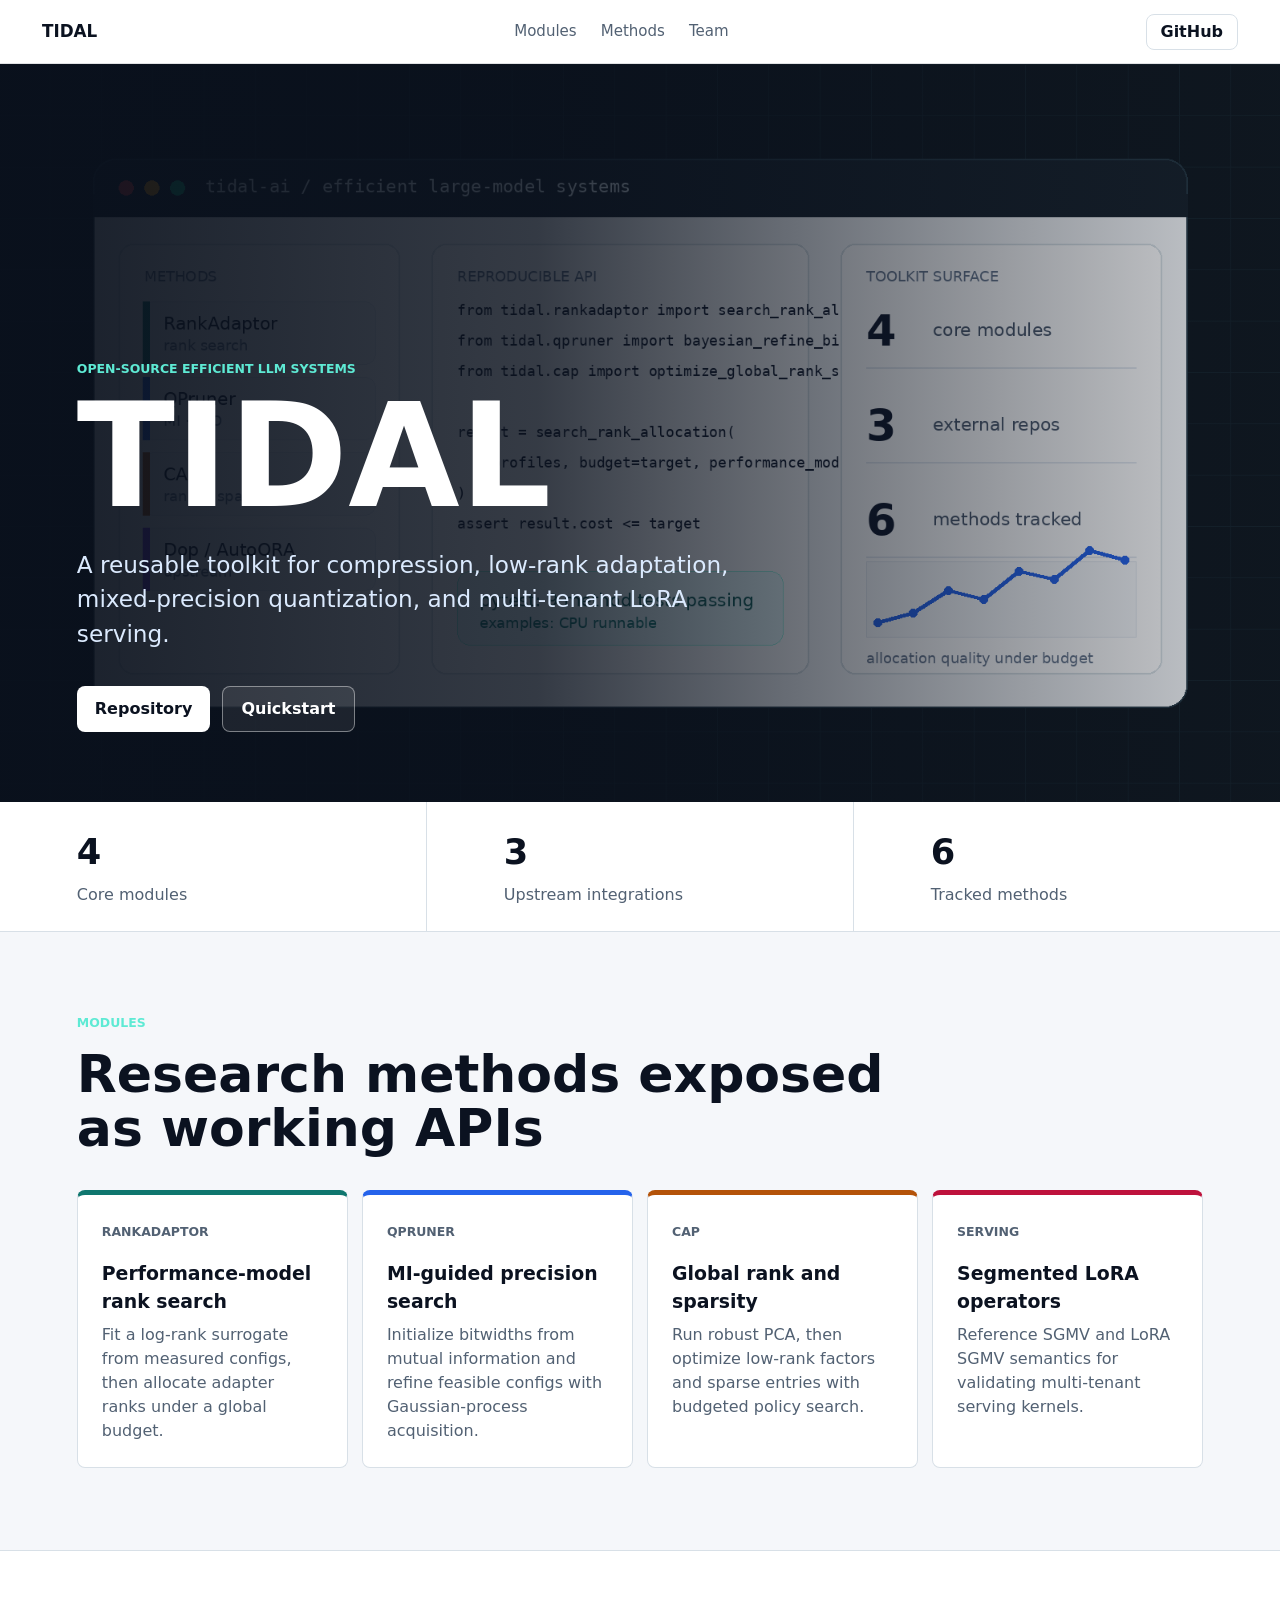
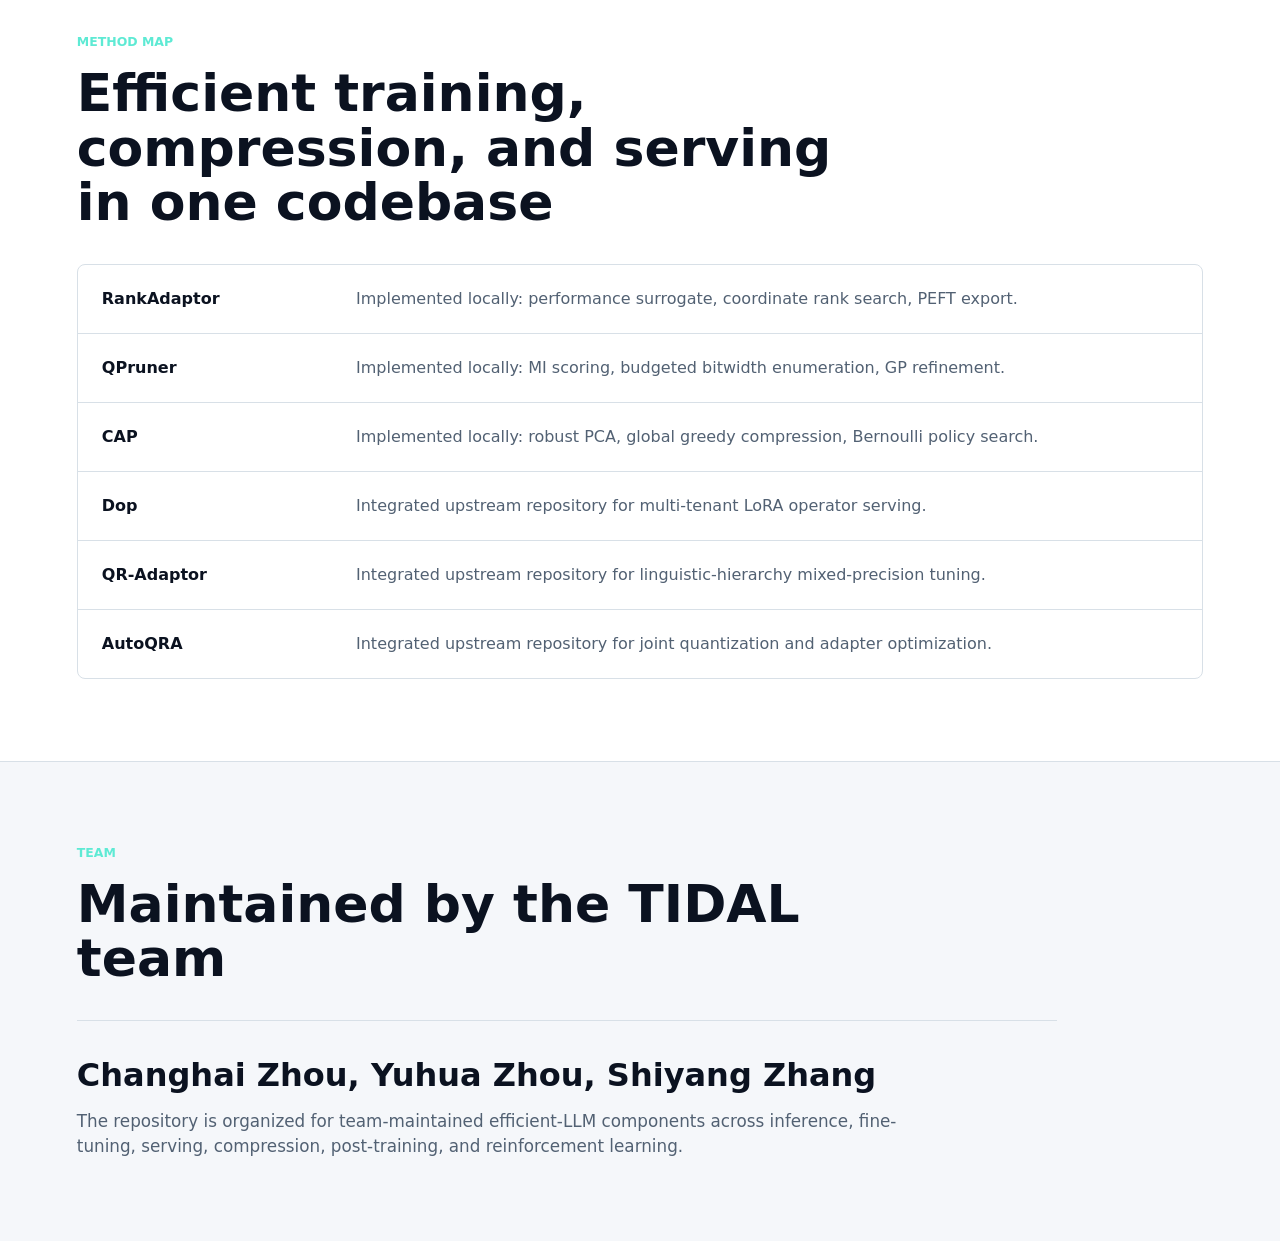
==== index.html @ ba2eef23 "Add local method reproductions and redesign homepage" ====
<!doctype html>
<html lang="en">
  <head>
    <meta charset="utf-8">
    <meta name="viewport" content="width=device-width, initial-scale=1">
    <title>TIDAL | Efficient LLM Toolkit</title>
    <meta name="description" content="TIDAL provides efficient LLM components for compression, adaptation, serving, and post-training.">
    <link rel="stylesheet" href="site/styles.css">
  </head>
  <body>
    <header class="topbar">
      <a class="brand" href="#top" aria-label="TIDAL home">TIDAL</a>
      <nav class="nav" aria-label="Primary navigation">
        <a href="#modules">Modules</a>
        <a href="#methods">Methods</a>
        <a href="#team">Team</a>
      </nav>
      <a class="repo-link" href="https://github.com/manlenzzz/tidal-ai">GitHub</a>
    </header>

    <main id="top">
      <section class="hero" aria-labelledby="hero-title">
        <div class="hero-copy">
          <p class="kicker">Open-source efficient LLM systems</p>
          <h1 id="hero-title">TIDAL</h1>
          <p class="subtitle">A reusable toolkit for compression, low-rank adaptation, mixed-precision quantization, and multi-tenant LoRA serving.</p>
          <div class="actions" aria-label="Project actions">
            <a class="button primary" href="https://github.com/manlenzzz/tidal-ai">Repository</a>
            <a class="button secondary" href="https://github.com/manlenzzz/tidal-ai#quickstart">Quickstart</a>
          </div>
        </div>
      </section>

      <section class="metrics" aria-label="Project status">
        <div><strong>4</strong><span>Core modules</span></div>
        <div><strong>3</strong><span>Upstream integrations</span></div>
        <div><strong>6</strong><span>Tracked methods</span></div>
      </section>

      <section id="modules" class="section modules" aria-labelledby="modules-title">
        <div class="section-heading">
          <p class="kicker">Modules</p>
          <h2 id="modules-title">Research methods exposed as working APIs</h2>
        </div>
        <div class="module-grid">
          <article class="module-card accent-teal"><span>RankAdaptor</span><h3>Performance-model rank search</h3><p>Fit a log-rank surrogate from measured configs, then allocate adapter ranks under a global budget.</p></article>
          <article class="module-card accent-blue"><span>QPruner</span><h3>MI-guided precision search</h3><p>Initialize bitwidths from mutual information and refine feasible configs with Gaussian-process acquisition.</p></article>
          <article class="module-card accent-amber"><span>CAP</span><h3>Global rank and sparsity</h3><p>Run robust PCA, then optimize low-rank factors and sparse entries with budgeted policy search.</p></article>
          <article class="module-card accent-rose"><span>Serving</span><h3>Segmented LoRA operators</h3><p>Reference SGMV and LoRA SGMV semantics for validating multi-tenant serving kernels.</p></article>
        </div>
      </section>

      <section id="methods" class="section methods" aria-labelledby="methods-title">
        <div class="section-heading">
          <p class="kicker">Method map</p>
          <h2 id="methods-title">Efficient training, compression, and serving in one codebase</h2>
        </div>
        <div class="method-list" role="table" aria-label="TIDAL methods">
          <div role="row"><strong role="cell">RankAdaptor</strong><span role="cell">Implemented locally: performance surrogate, coordinate rank search, PEFT export.</span></div>
          <div role="row"><strong role="cell">QPruner</strong><span role="cell">Implemented locally: MI scoring, budgeted bitwidth enumeration, GP refinement.</span></div>
          <div role="row"><strong role="cell">CAP</strong><span role="cell">Implemented locally: robust PCA, global greedy compression, Bernoulli policy search.</span></div>
          <div role="row"><strong role="cell">Dop</strong><span role="cell">Integrated upstream repository for multi-tenant LoRA operator serving.</span></div>
          <div role="row"><strong role="cell">QR-Adaptor</strong><span role="cell">Integrated upstream repository for linguistic-hierarchy mixed-precision tuning.</span></div>
          <div role="row"><strong role="cell">AutoQRA</strong><span role="cell">Integrated upstream repository for joint quantization and adapter optimization.</span></div>
        </div>
      </section>

      <section id="team" class="section team" aria-labelledby="team-title">
        <div class="section-heading">
          <p class="kicker">Team</p>
          <h2 id="team-title">Maintained by the TIDAL team</h2>
        </div>
        <div class="team-panel">
          <h3>Changhai Zhou, Yuhua Zhou, Shiyang Zhang</h3>
          <p>The repository is organized for team-maintained efficient-LLM components across inference, fine-tuning, serving, compression, post-training, and reinforcement learning.</p>
        </div>
      </section>
    </main>
  </body>
</html>
---- site/styles.css ----
:root {
  color-scheme: light;
  --ink: #0b1220;
  --muted: #526173;
  --line: #d8e0e7;
  --paper: #ffffff;
  --wash: #f5f7fa;
  --teal: #0f766e;
  --blue: #2563eb;
  --amber: #b45309;
  --rose: #be123c;
  --violet: #7c3aed;
}

* {
  box-sizing: border-box;
}

html {
  scroll-behavior: smooth;
}

body {
  margin: 0;
  min-width: 320px;
  color: var(--ink);
  background: var(--wash);
  font-family: Inter, ui-sans-serif, system-ui, -apple-system, BlinkMacSystemFont, "Segoe UI", sans-serif;
  line-height: 1.5;
}

a {
  color: inherit;
  text-decoration: none;
}

.topbar {
  position: sticky;
  top: 0;
  z-index: 10;
  display: grid;
  grid-template-columns: auto 1fr auto;
  align-items: center;
  gap: 24px;
  min-height: 64px;
  padding: 0 42px;
  border-bottom: 1px solid rgba(11, 18, 32, 0.12);
  background: rgba(255, 255, 255, 0.92);
  backdrop-filter: blur(14px);
}

.brand {
  font-weight: 900;
  font-size: 1.05rem;
}

.nav {
  display: flex;
  justify-content: center;
  gap: 24px;
  color: var(--muted);
  font-size: 0.94rem;
}

.nav a,
.repo-link {
  min-height: 36px;
  display: inline-flex;
  align-items: center;
}

.nav a:hover,
.repo-link:hover {
  color: var(--teal);
}

.repo-link {
  justify-content: center;
  min-width: 86px;
  padding: 0 14px;
  border: 1px solid var(--line);
  border-radius: 8px;
  background: var(--paper);
  font-weight: 800;
}

.hero {
  min-height: min(760px, 82vh);
  display: flex;
  align-items: flex-end;
  padding: 96px 6vw 70px;
  color: #ffffff;
  background-color: #101820;
  background-image: linear-gradient(90deg, rgba(9, 16, 28, 0.94) 0%, rgba(9, 16, 28, 0.82) 42%, rgba(9, 16, 28, 0.18) 100%), url("assets/tidal-stack-preview.png");
  background-position: center;
  background-size: cover;
}

.hero-copy {
  max-width: 760px;
}

.kicker {
  margin: 0 0 14px;
  color: #5eead4;
  font-size: 0.78rem;
  font-weight: 900;
  letter-spacing: 0;
  text-transform: uppercase;
}

h1,
h2,
h3,
p {
  overflow-wrap: anywhere;
}

h1 {
  margin: 0;
  font-size: clamp(4.6rem, 12vw, 9rem);
  line-height: 0.88;
  letter-spacing: 0;
}

.subtitle {
  margin: 28px 0 0;
  max-width: 700px;
  color: #dbeafe;
  font-size: clamp(1.1rem, 2.5vw, 1.45rem);
}

.actions {
  display: flex;
  flex-wrap: wrap;
  gap: 12px;
  margin-top: 34px;
}

.button {
  min-height: 46px;
  display: inline-flex;
  align-items: center;
  justify-content: center;
  padding: 0 18px;
  border-radius: 8px;
  font-weight: 900;
}

.button.primary {
  color: var(--ink);
  background: #ffffff;
}

.button.secondary {
  color: #ffffff;
  border: 1px solid rgba(255, 255, 255, 0.42);
  background: rgba(255, 255, 255, 0.08);
}

.metrics {
  display: grid;
  grid-template-columns: repeat(3, minmax(0, 1fr));
  gap: 1px;
  background: var(--line);
  border-bottom: 1px solid var(--line);
}

.metrics div {
  min-height: 116px;
  display: grid;
  align-content: center;
  gap: 4px;
  padding: 24px 6vw;
  background: var(--paper);
}

.metrics strong {
  font-size: 2.2rem;
}

.metrics span {
  color: var(--muted);
}

.section {
  padding: 82px 6vw;
}

.section-heading {
  max-width: 820px;
  margin-bottom: 34px;
}

.section-heading h2 {
  margin: 0;
  font-size: clamp(2rem, 5vw, 3.25rem);
  line-height: 1.05;
  letter-spacing: 0;
}

.module-grid {
  display: grid;
  grid-template-columns: repeat(4, minmax(0, 1fr));
  gap: 14px;
}

.module-card {
  min-height: 224px;
  padding: 24px;
  border: 1px solid var(--line);
  border-top-width: 5px;
  border-radius: 8px;
  background: var(--paper);
}

.module-card span,
.team-panel span {
  color: var(--muted);
  font-size: 0.78rem;
  font-weight: 900;
  text-transform: uppercase;
}

.module-card h3,
.team-panel h3 {
  margin: 16px 0 8px;
  font-size: 1.18rem;
}

.module-card p,
.team-panel p,
.method-list span {
  margin: 0;
  color: var(--muted);
}

.accent-teal { border-top-color: var(--teal); }
.accent-blue { border-top-color: var(--blue); }
.accent-amber { border-top-color: var(--amber); }
.accent-rose { border-top-color: var(--rose); }

.methods {
  background: var(--paper);
  border-block: 1px solid var(--line);
}

.method-list {
  border: 1px solid var(--line);
  border-radius: 8px;
  overflow: hidden;
  background: var(--paper);
}

.method-list div {
  display: grid;
  grid-template-columns: minmax(180px, 0.28fr) 1fr;
  gap: 24px;
  padding: 22px 24px;
  border-top: 1px solid var(--line);
}

.method-list div:first-child {
  border-top: 0;
}

.team-panel {
  max-width: 980px;
  padding: 30px 0 0;
  border-top: 1px solid var(--line);
}

.team-panel h3 {
  margin: 0 0 10px;
  font-size: clamp(1.35rem, 3vw, 2rem);
}

.team-panel p {
  max-width: 820px;
  font-size: 1.05rem;
}

@media (max-width: 1120px) {
  .module-grid {
    grid-template-columns: repeat(2, minmax(0, 1fr));
  }
}

@media (max-width: 820px) {
  .topbar {
    grid-template-columns: 1fr auto;
    padding: 0 22px;
  }

  .nav {
    display: none;
  }

  .hero {
    min-height: 680px;
    padding: 70px 22px 48px;
    background-position: center right;
  }

  .module-grid,
  .metrics {
    grid-template-columns: 1fr;
  }

  .section {
    padding: 62px 22px;
  }
}

@media (max-width: 600px) {
  .repo-link {
    min-width: 74px;
    padding: 0 10px;
  }

  h1 {
    font-size: 4.3rem;
  }

  .method-list div {
    grid-template-columns: 1fr;
    gap: 8px;
  }
}
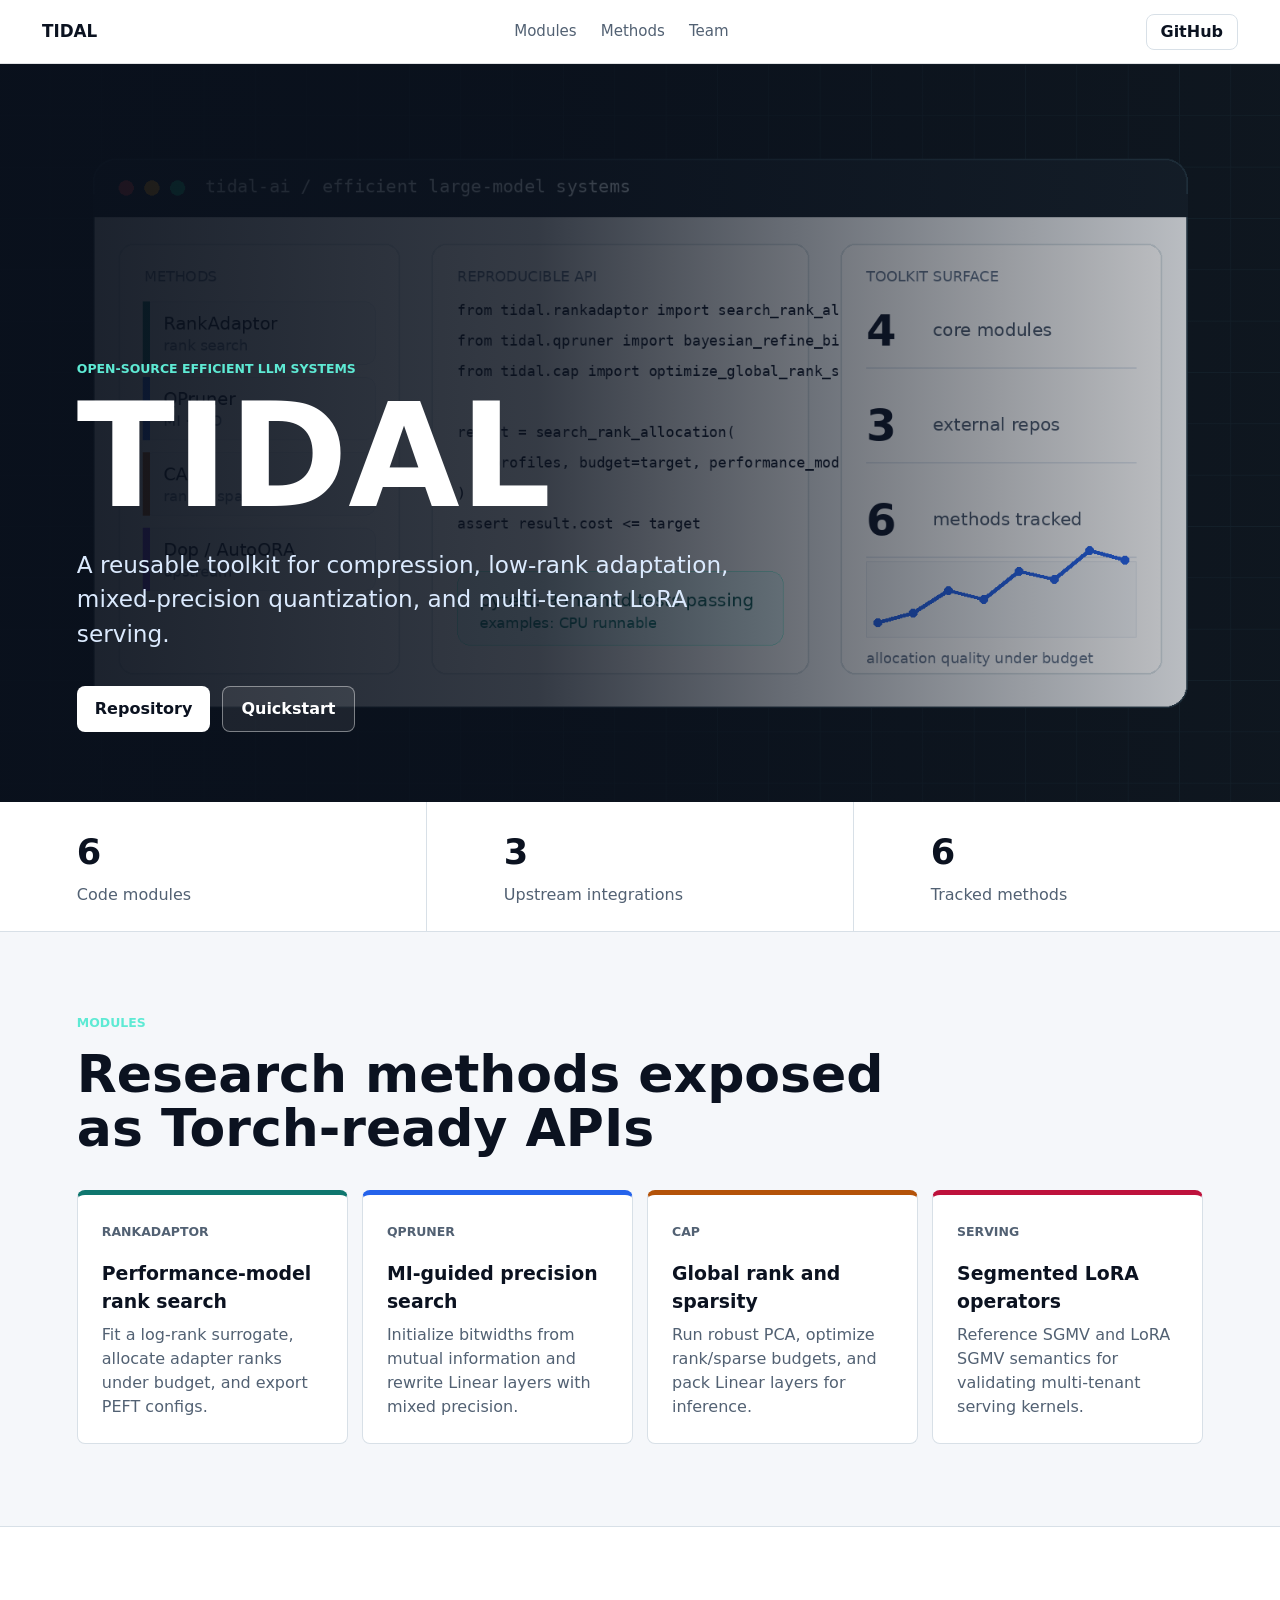
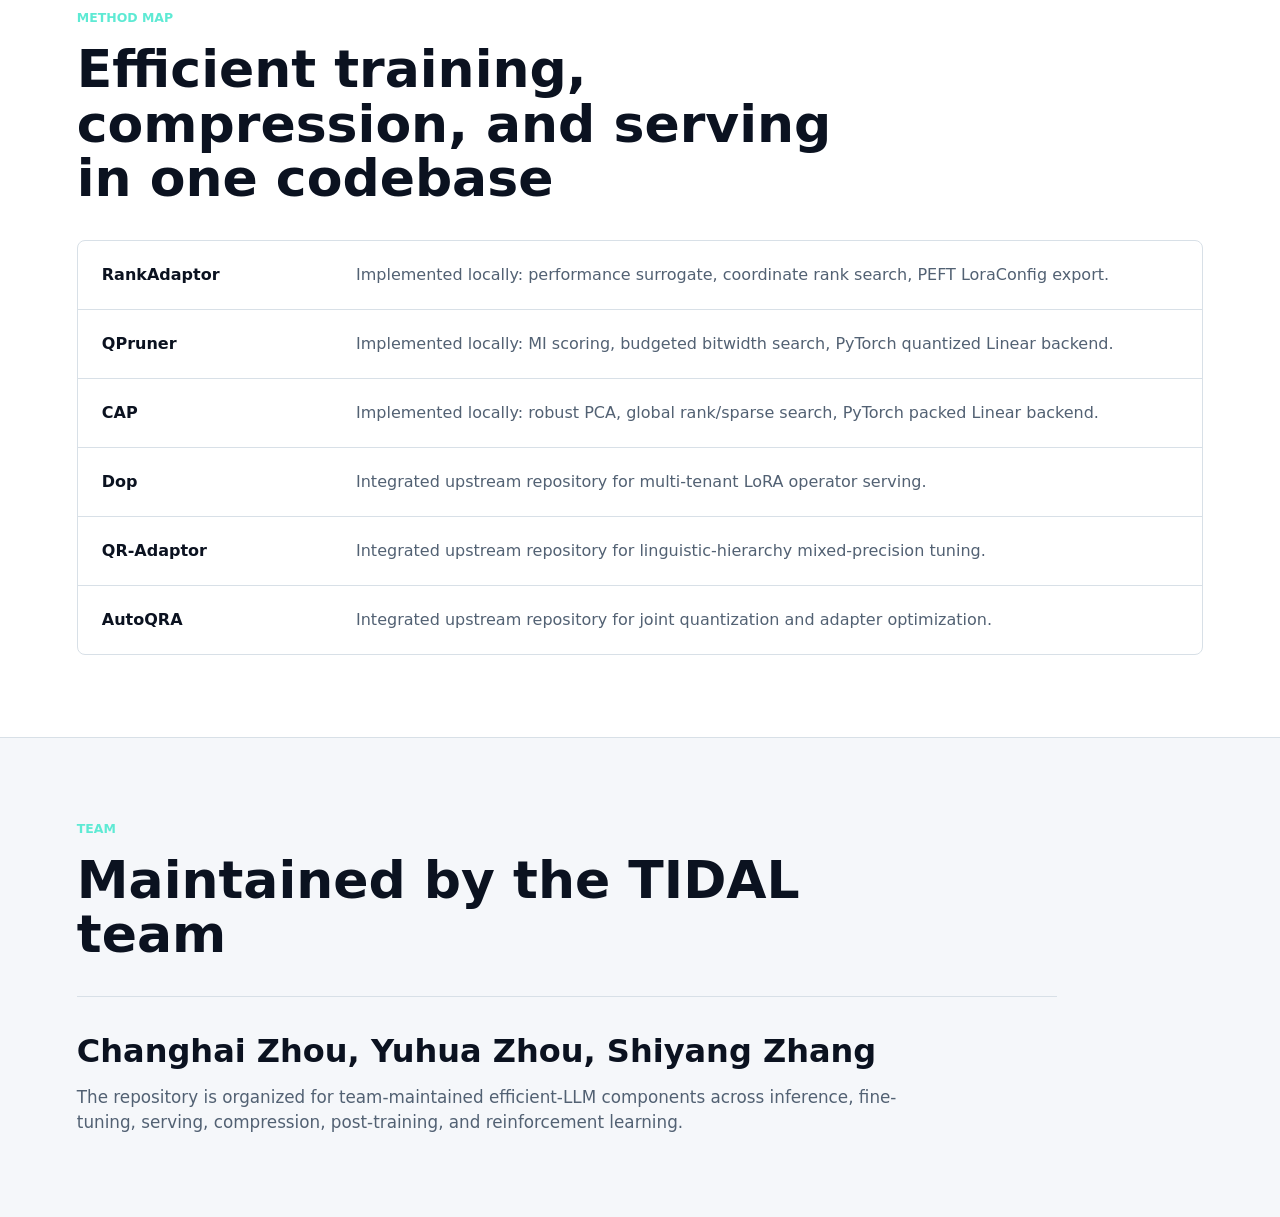
==== commit 28c3cf02: "Add torch and PEFT reproduction backends" ====
--- a/index.html
+++ b/index.html
@@ -32,7 +32,7 @@
       </section>
 
       <section class="metrics" aria-label="Project status">
-        <div><strong>4</strong><span>Core modules</span></div>
+        <div><strong>6</strong><span>Code modules</span></div>
         <div><strong>3</strong><span>Upstream integrations</span></div>
         <div><strong>6</strong><span>Tracked methods</span></div>
       </section>
@@ -40,12 +40,12 @@
       <section id="modules" class="section modules" aria-labelledby="modules-title">
         <div class="section-heading">
           <p class="kicker">Modules</p>
-          <h2 id="modules-title">Research methods exposed as working APIs</h2>
+          <h2 id="modules-title">Research methods exposed as Torch-ready APIs</h2>
         </div>
         <div class="module-grid">
-          <article class="module-card accent-teal"><span>RankAdaptor</span><h3>Performance-model rank search</h3><p>Fit a log-rank surrogate from measured configs, then allocate adapter ranks under a global budget.</p></article>
-          <article class="module-card accent-blue"><span>QPruner</span><h3>MI-guided precision search</h3><p>Initialize bitwidths from mutual information and refine feasible configs with Gaussian-process acquisition.</p></article>
-          <article class="module-card accent-amber"><span>CAP</span><h3>Global rank and sparsity</h3><p>Run robust PCA, then optimize low-rank factors and sparse entries with budgeted policy search.</p></article>
+          <article class="module-card accent-teal"><span>RankAdaptor</span><h3>Performance-model rank search</h3><p>Fit a log-rank surrogate, allocate adapter ranks under budget, and export PEFT configs.</p></article>
+          <article class="module-card accent-blue"><span>QPruner</span><h3>MI-guided precision search</h3><p>Initialize bitwidths from mutual information and rewrite Linear layers with mixed precision.</p></article>
+          <article class="module-card accent-amber"><span>CAP</span><h3>Global rank and sparsity</h3><p>Run robust PCA, optimize rank/sparse budgets, and pack Linear layers for inference.</p></article>
           <article class="module-card accent-rose"><span>Serving</span><h3>Segmented LoRA operators</h3><p>Reference SGMV and LoRA SGMV semantics for validating multi-tenant serving kernels.</p></article>
         </div>
       </section>
@@ -56,9 +56,9 @@
           <h2 id="methods-title">Efficient training, compression, and serving in one codebase</h2>
         </div>
         <div class="method-list" role="table" aria-label="TIDAL methods">
-          <div role="row"><strong role="cell">RankAdaptor</strong><span role="cell">Implemented locally: performance surrogate, coordinate rank search, PEFT export.</span></div>
-          <div role="row"><strong role="cell">QPruner</strong><span role="cell">Implemented locally: MI scoring, budgeted bitwidth enumeration, GP refinement.</span></div>
-          <div role="row"><strong role="cell">CAP</strong><span role="cell">Implemented locally: robust PCA, global greedy compression, Bernoulli policy search.</span></div>
+          <div role="row"><strong role="cell">RankAdaptor</strong><span role="cell">Implemented locally: performance surrogate, coordinate rank search, PEFT LoraConfig export.</span></div>
+          <div role="row"><strong role="cell">QPruner</strong><span role="cell">Implemented locally: MI scoring, budgeted bitwidth search, PyTorch quantized Linear backend.</span></div>
+          <div role="row"><strong role="cell">CAP</strong><span role="cell">Implemented locally: robust PCA, global rank/sparse search, PyTorch packed Linear backend.</span></div>
           <div role="row"><strong role="cell">Dop</strong><span role="cell">Integrated upstream repository for multi-tenant LoRA operator serving.</span></div>
           <div role="row"><strong role="cell">QR-Adaptor</strong><span role="cell">Integrated upstream repository for linguistic-hierarchy mixed-precision tuning.</span></div>
           <div role="row"><strong role="cell">AutoQRA</strong><span role="cell">Integrated upstream repository for joint quantization and adapter optimization.</span></div>
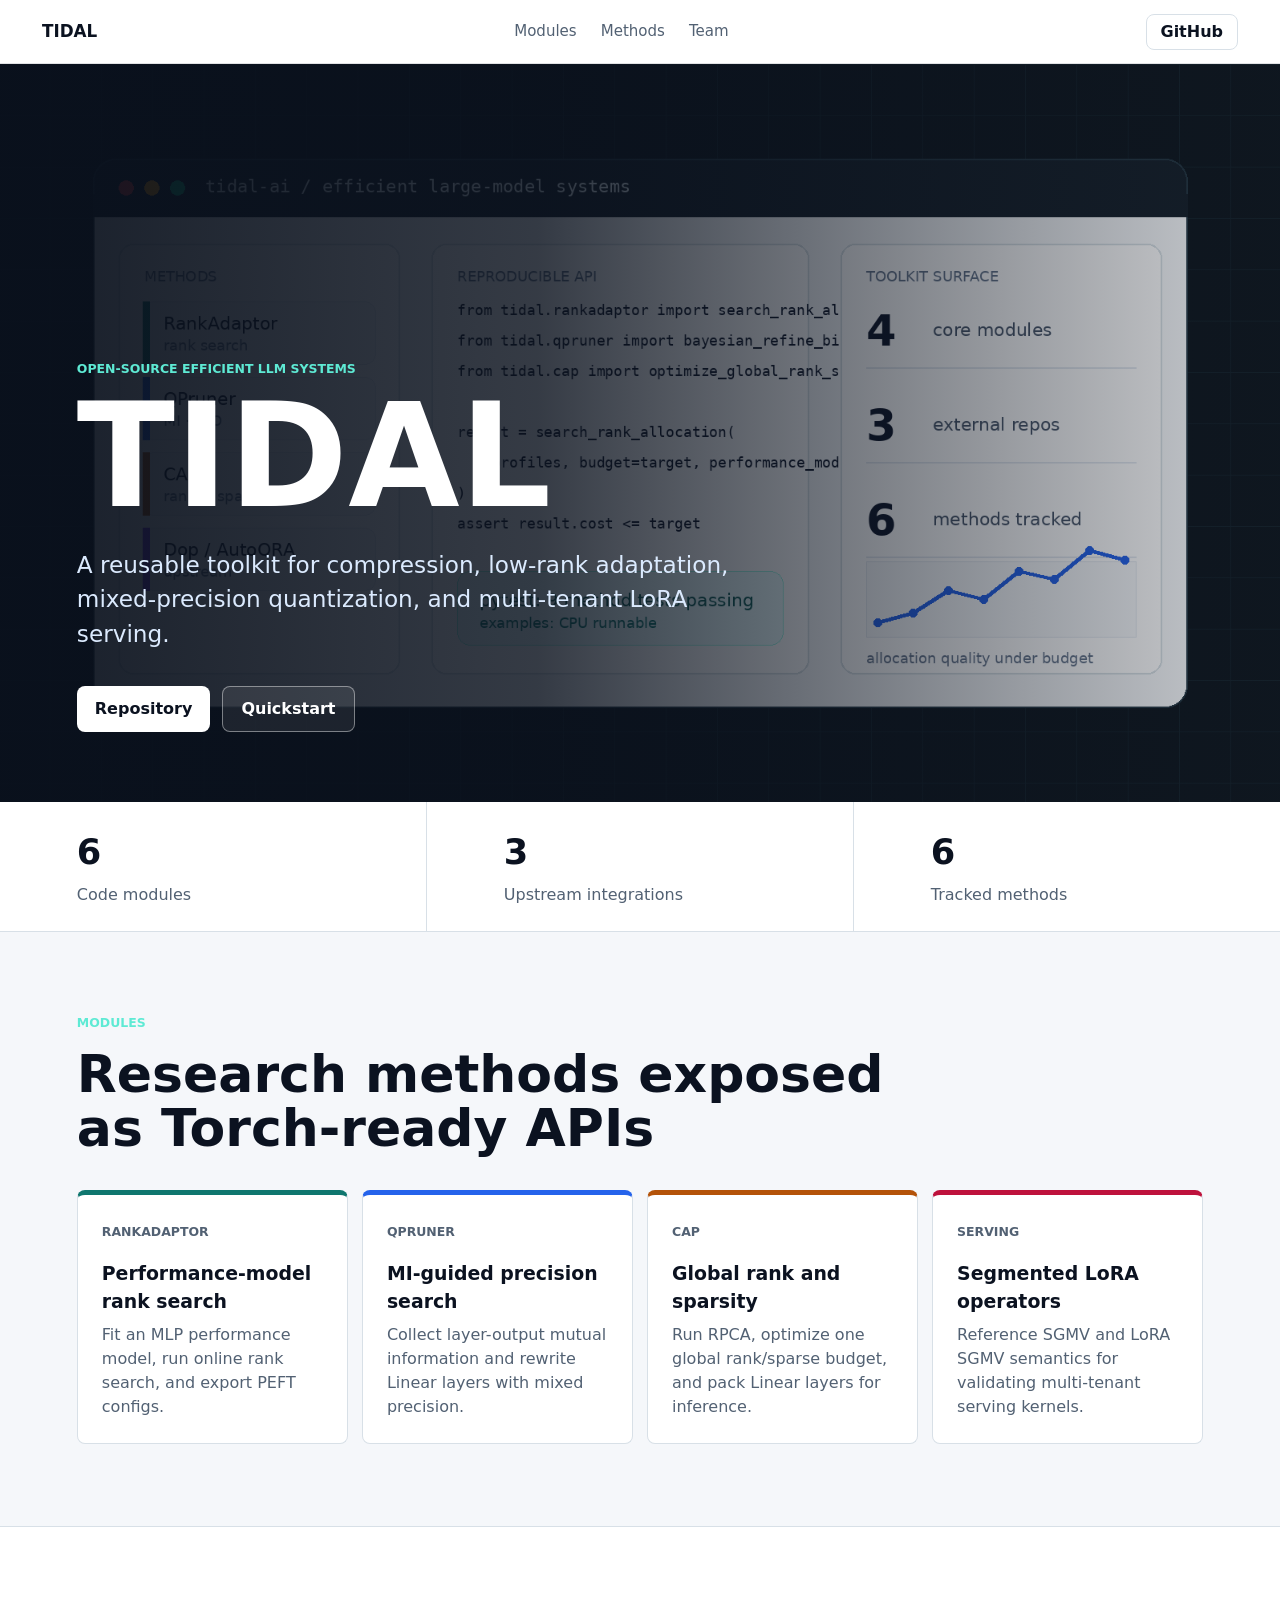
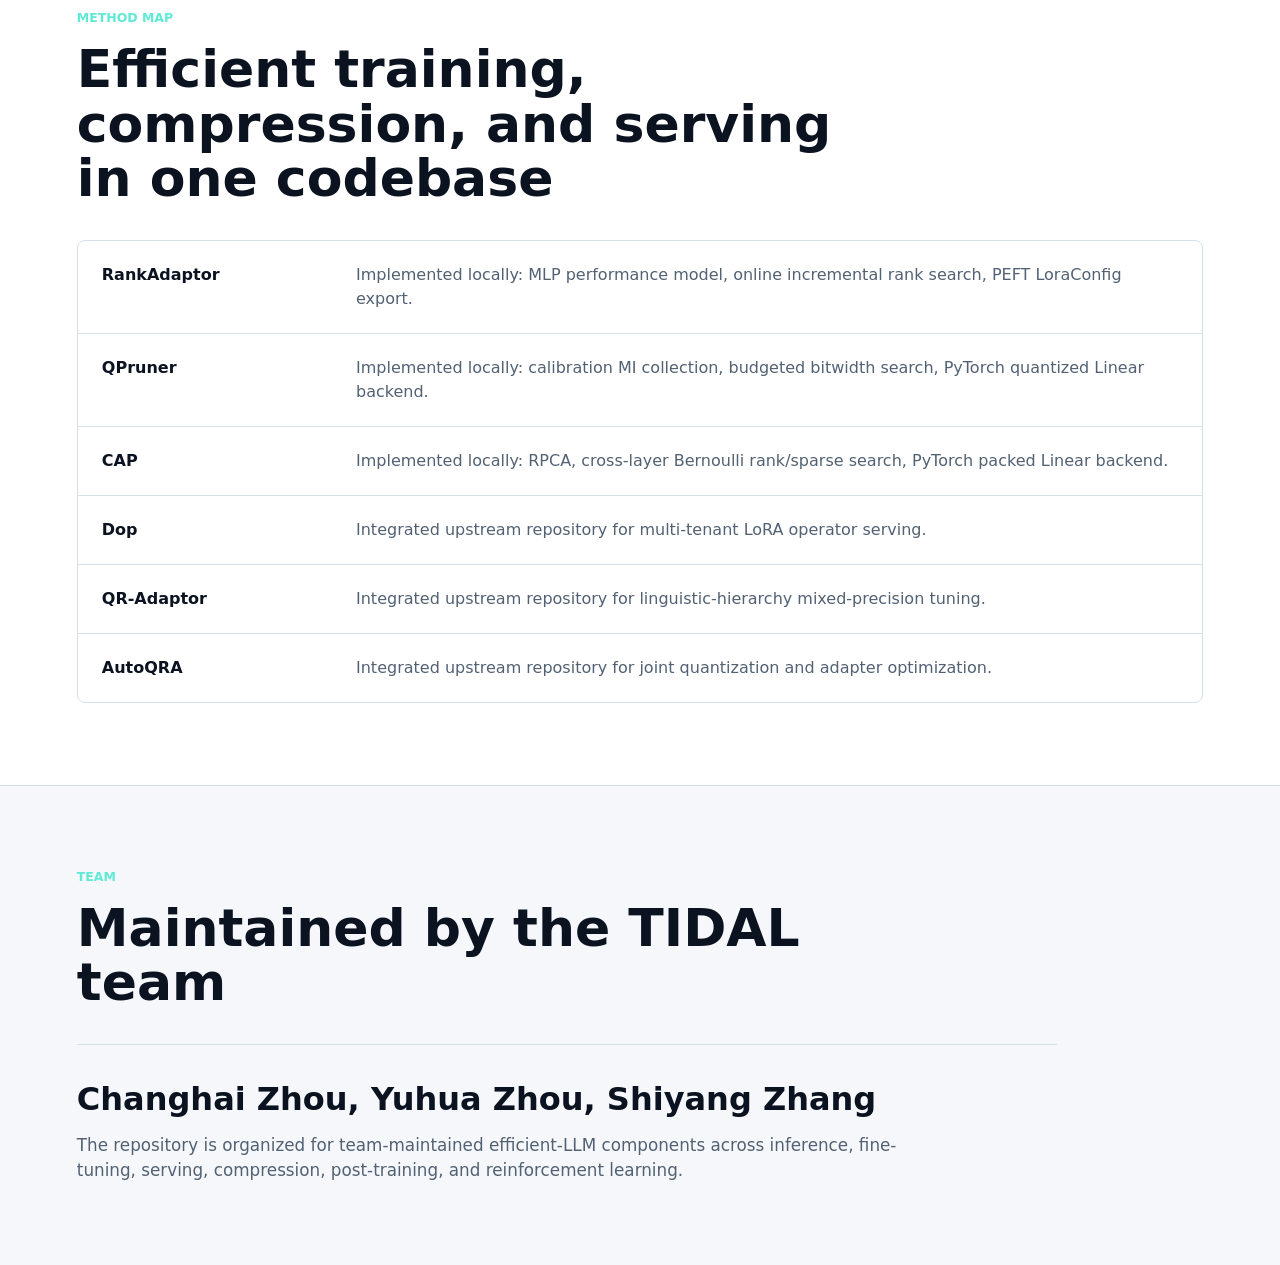
==== commit 0cb0c2c1: "Align local reproductions with paper workflows" ====
--- a/index.html
+++ b/index.html
@@ -43,9 +43,9 @@
           <h2 id="modules-title">Research methods exposed as Torch-ready APIs</h2>
         </div>
         <div class="module-grid">
-          <article class="module-card accent-teal"><span>RankAdaptor</span><h3>Performance-model rank search</h3><p>Fit a log-rank surrogate, allocate adapter ranks under budget, and export PEFT configs.</p></article>
-          <article class="module-card accent-blue"><span>QPruner</span><h3>MI-guided precision search</h3><p>Initialize bitwidths from mutual information and rewrite Linear layers with mixed precision.</p></article>
-          <article class="module-card accent-amber"><span>CAP</span><h3>Global rank and sparsity</h3><p>Run robust PCA, optimize rank/sparse budgets, and pack Linear layers for inference.</p></article>
+          <article class="module-card accent-teal"><span>RankAdaptor</span><h3>Performance-model rank search</h3><p>Fit an MLP performance model, run online rank search, and export PEFT configs.</p></article>
+          <article class="module-card accent-blue"><span>QPruner</span><h3>MI-guided precision search</h3><p>Collect layer-output mutual information and rewrite Linear layers with mixed precision.</p></article>
+          <article class="module-card accent-amber"><span>CAP</span><h3>Global rank and sparsity</h3><p>Run RPCA, optimize one global rank/sparse budget, and pack Linear layers for inference.</p></article>
           <article class="module-card accent-rose"><span>Serving</span><h3>Segmented LoRA operators</h3><p>Reference SGMV and LoRA SGMV semantics for validating multi-tenant serving kernels.</p></article>
         </div>
       </section>
@@ -56,9 +56,9 @@
           <h2 id="methods-title">Efficient training, compression, and serving in one codebase</h2>
         </div>
         <div class="method-list" role="table" aria-label="TIDAL methods">
-          <div role="row"><strong role="cell">RankAdaptor</strong><span role="cell">Implemented locally: performance surrogate, coordinate rank search, PEFT LoraConfig export.</span></div>
-          <div role="row"><strong role="cell">QPruner</strong><span role="cell">Implemented locally: MI scoring, budgeted bitwidth search, PyTorch quantized Linear backend.</span></div>
-          <div role="row"><strong role="cell">CAP</strong><span role="cell">Implemented locally: robust PCA, global rank/sparse search, PyTorch packed Linear backend.</span></div>
+          <div role="row"><strong role="cell">RankAdaptor</strong><span role="cell">Implemented locally: MLP performance model, online incremental rank search, PEFT LoraConfig export.</span></div>
+          <div role="row"><strong role="cell">QPruner</strong><span role="cell">Implemented locally: calibration MI collection, budgeted bitwidth search, PyTorch quantized Linear backend.</span></div>
+          <div role="row"><strong role="cell">CAP</strong><span role="cell">Implemented locally: RPCA, cross-layer Bernoulli rank/sparse search, PyTorch packed Linear backend.</span></div>
           <div role="row"><strong role="cell">Dop</strong><span role="cell">Integrated upstream repository for multi-tenant LoRA operator serving.</span></div>
           <div role="row"><strong role="cell">QR-Adaptor</strong><span role="cell">Integrated upstream repository for linguistic-hierarchy mixed-precision tuning.</span></div>
           <div role="row"><strong role="cell">AutoQRA</strong><span role="cell">Integrated upstream repository for joint quantization and adapter optimization.</span></div>
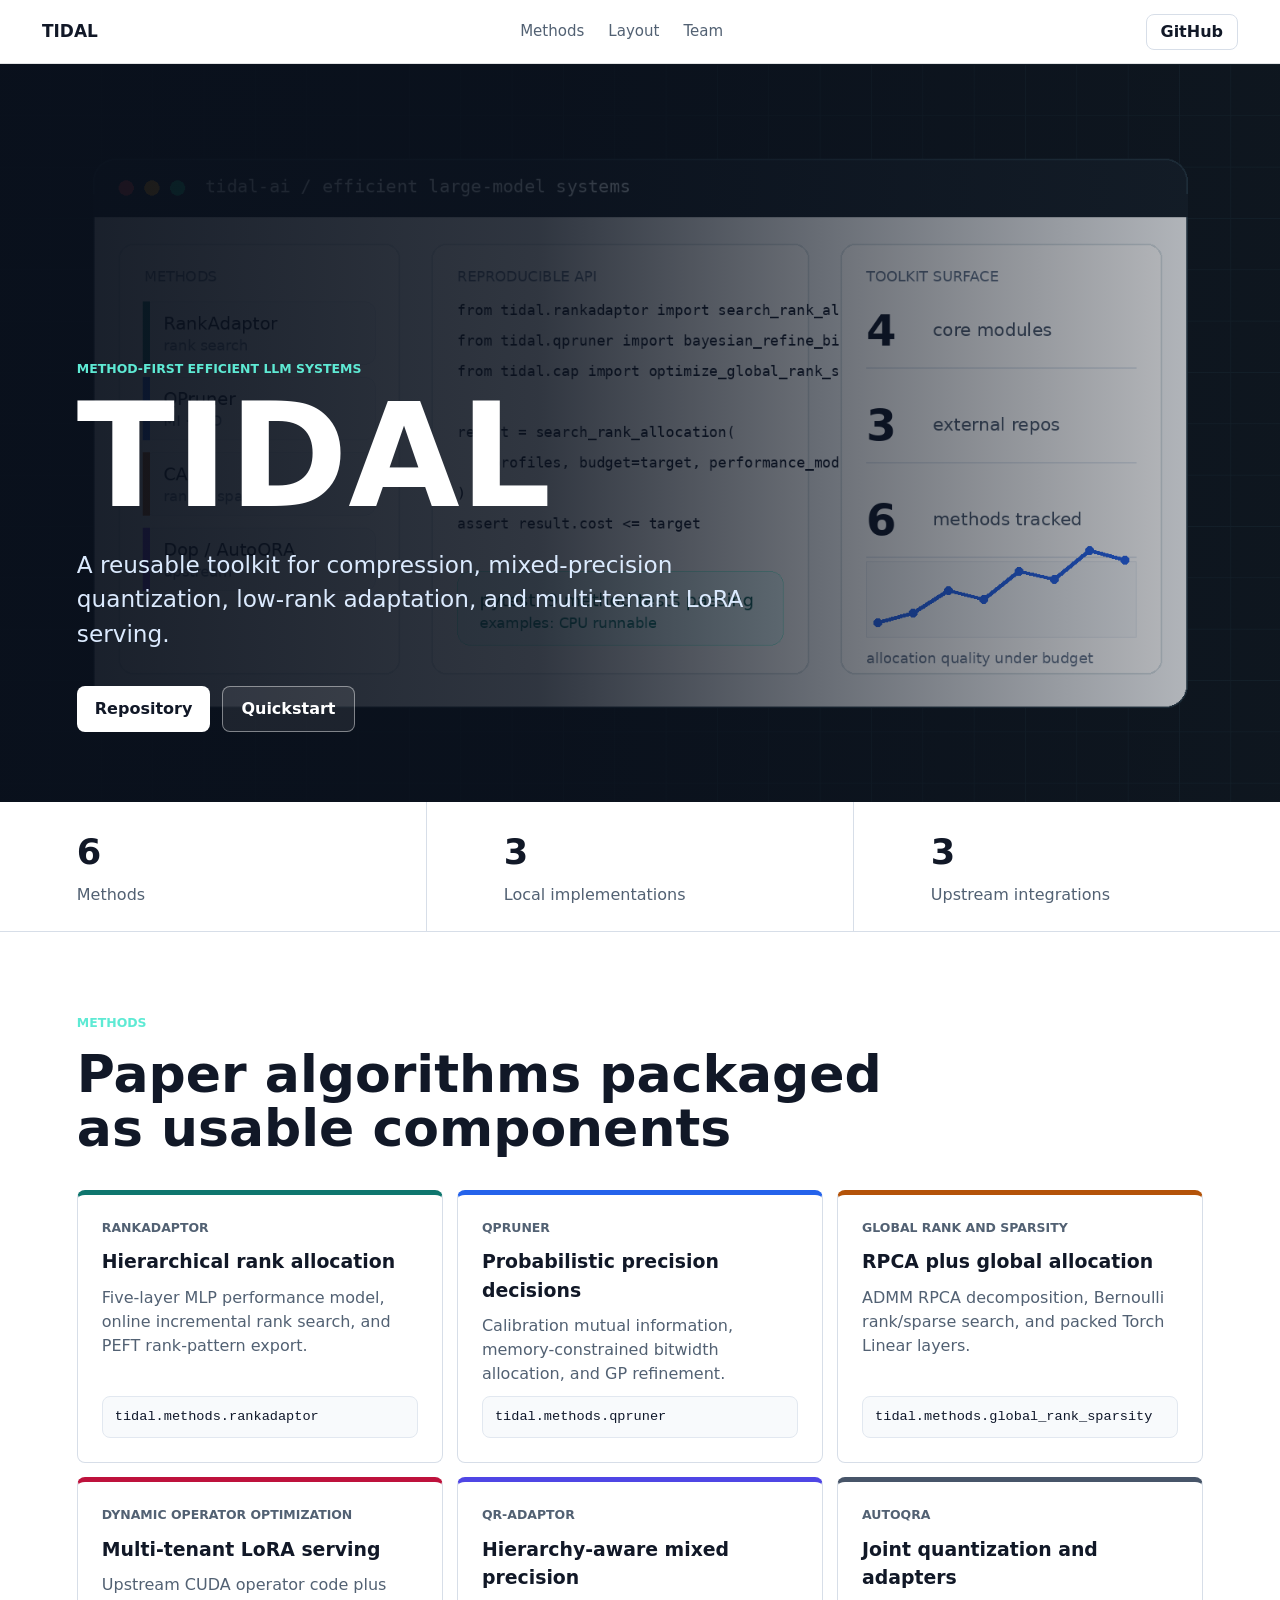
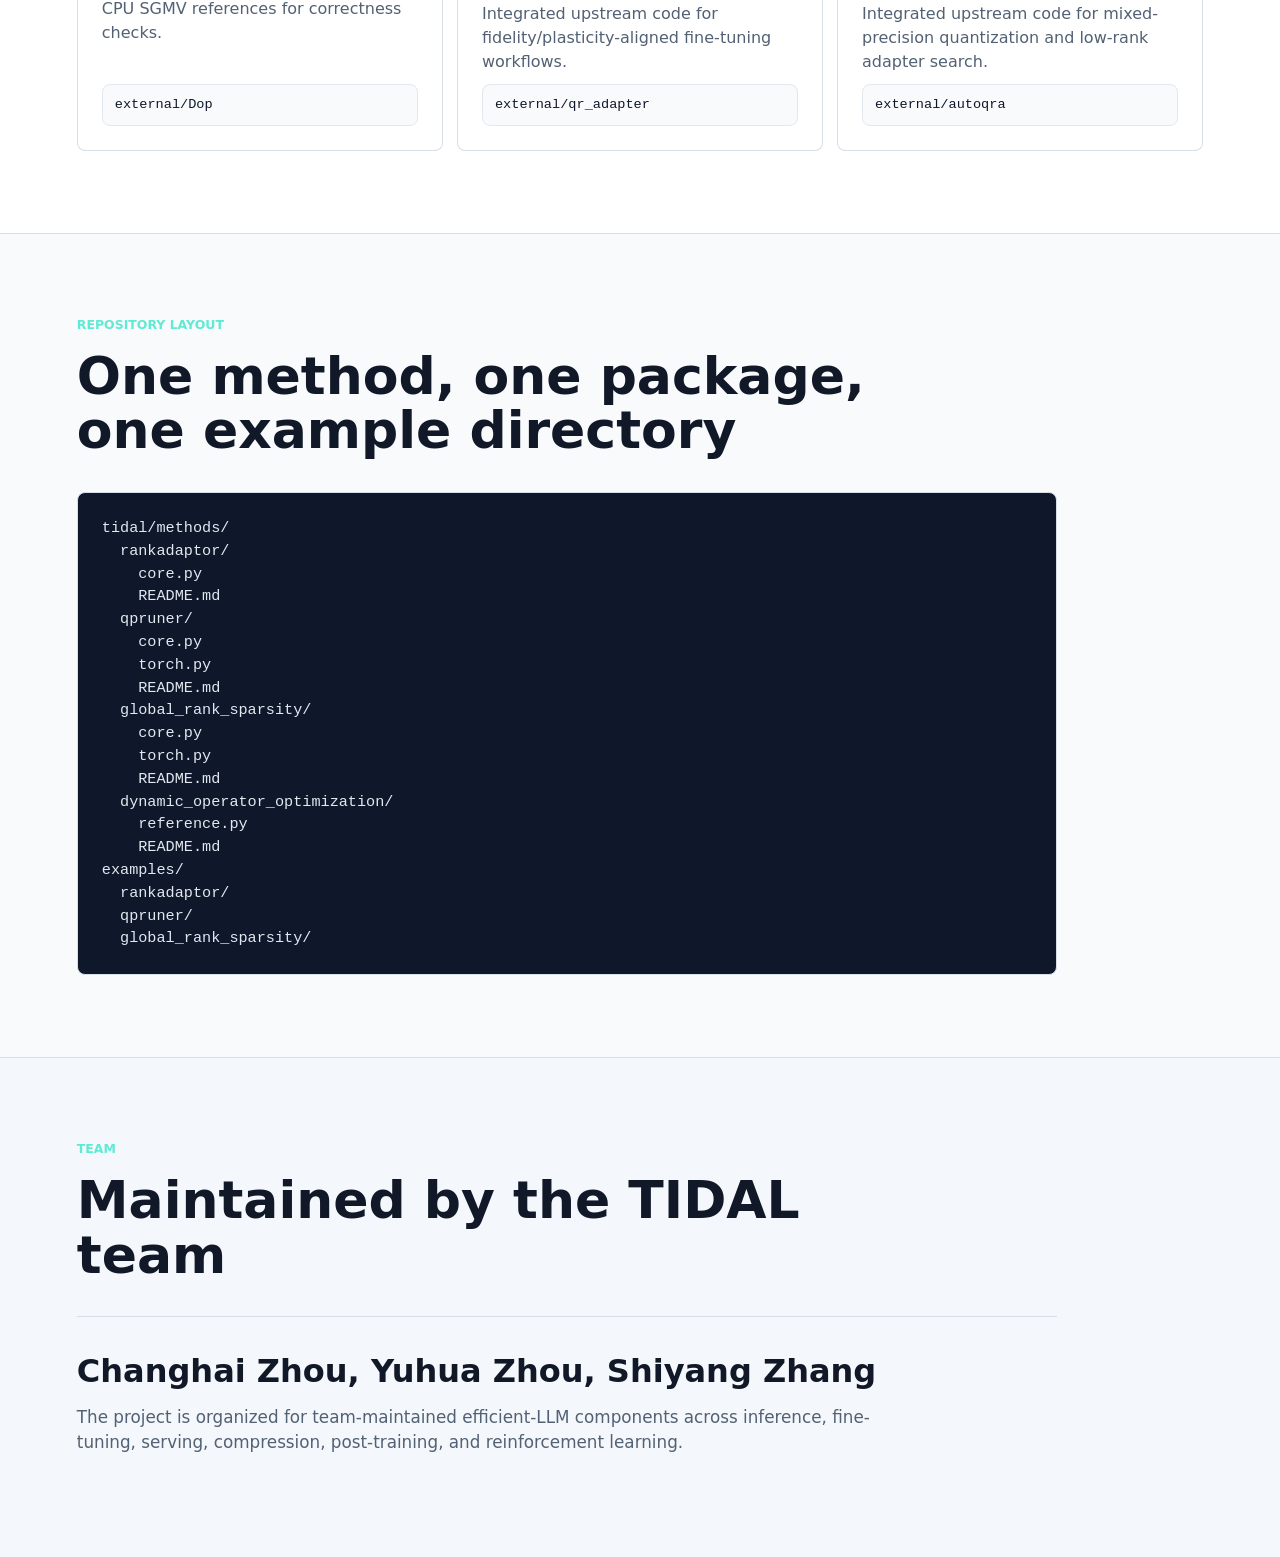
==== commit d9035fb2: "Reorganize toolkit by paper method" ====
--- a/index.html
+++ b/index.html
@@ -3,16 +3,16 @@
   <head>
     <meta charset="utf-8">
     <meta name="viewport" content="width=device-width, initial-scale=1">
-    <title>TIDAL | Efficient LLM Toolkit</title>
-    <meta name="description" content="TIDAL provides efficient LLM components for compression, adaptation, serving, and post-training.">
+    <title>TIDAL | Efficient Large-Model Toolkit</title>
+    <meta name="description" content="TIDAL is a method-first toolkit for efficient LLM compression, fine-tuning, quantization, and LoRA serving.">
     <link rel="stylesheet" href="site/styles.css">
   </head>
   <body>
     <header class="topbar">
       <a class="brand" href="#top" aria-label="TIDAL home">TIDAL</a>
       <nav class="nav" aria-label="Primary navigation">
-        <a href="#modules">Modules</a>
         <a href="#methods">Methods</a>
+        <a href="#layout">Layout</a>
         <a href="#team">Team</a>
       </nav>
       <a class="repo-link" href="https://github.com/manlenzzz/tidal-ai">GitHub</a>
@@ -21,9 +21,9 @@
     <main id="top">
       <section class="hero" aria-labelledby="hero-title">
         <div class="hero-copy">
-          <p class="kicker">Open-source efficient LLM systems</p>
+          <p class="kicker">Method-first efficient LLM systems</p>
           <h1 id="hero-title">TIDAL</h1>
-          <p class="subtitle">A reusable toolkit for compression, low-rank adaptation, mixed-precision quantization, and multi-tenant LoRA serving.</p>
+          <p class="subtitle">A reusable toolkit for compression, mixed-precision quantization, low-rank adaptation, and multi-tenant LoRA serving.</p>
           <div class="actions" aria-label="Project actions">
             <a class="button primary" href="https://github.com/manlenzzz/tidal-ai">Repository</a>
             <a class="button secondary" href="https://github.com/manlenzzz/tidal-ai#quickstart">Quickstart</a>
@@ -32,37 +32,80 @@
       </section>
 
       <section class="metrics" aria-label="Project status">
-        <div><strong>6</strong><span>Code modules</span></div>
+        <div><strong>6</strong><span>Methods</span></div>
+        <div><strong>3</strong><span>Local implementations</span></div>
         <div><strong>3</strong><span>Upstream integrations</span></div>
-        <div><strong>6</strong><span>Tracked methods</span></div>
-      </section>
-
-      <section id="modules" class="section modules" aria-labelledby="modules-title">
-        <div class="section-heading">
-          <p class="kicker">Modules</p>
-          <h2 id="modules-title">Research methods exposed as Torch-ready APIs</h2>
-        </div>
-        <div class="module-grid">
-          <article class="module-card accent-teal"><span>RankAdaptor</span><h3>Performance-model rank search</h3><p>Fit an MLP performance model, run online rank search, and export PEFT configs.</p></article>
-          <article class="module-card accent-blue"><span>QPruner</span><h3>MI-guided precision search</h3><p>Collect layer-output mutual information and rewrite Linear layers with mixed precision.</p></article>
-          <article class="module-card accent-amber"><span>CAP</span><h3>Global rank and sparsity</h3><p>Run RPCA, optimize one global rank/sparse budget, and pack Linear layers for inference.</p></article>
-          <article class="module-card accent-rose"><span>Serving</span><h3>Segmented LoRA operators</h3><p>Reference SGMV and LoRA SGMV semantics for validating multi-tenant serving kernels.</p></article>
-        </div>
       </section>
 
       <section id="methods" class="section methods" aria-labelledby="methods-title">
         <div class="section-heading">
-          <p class="kicker">Method map</p>
-          <h2 id="methods-title">Efficient training, compression, and serving in one codebase</h2>
+          <p class="kicker">Methods</p>
+          <h2 id="methods-title">Paper algorithms packaged as usable components</h2>
         </div>
-        <div class="method-list" role="table" aria-label="TIDAL methods">
-          <div role="row"><strong role="cell">RankAdaptor</strong><span role="cell">Implemented locally: MLP performance model, online incremental rank search, PEFT LoraConfig export.</span></div>
-          <div role="row"><strong role="cell">QPruner</strong><span role="cell">Implemented locally: calibration MI collection, budgeted bitwidth search, PyTorch quantized Linear backend.</span></div>
-          <div role="row"><strong role="cell">CAP</strong><span role="cell">Implemented locally: RPCA, cross-layer Bernoulli rank/sparse search, PyTorch packed Linear backend.</span></div>
-          <div role="row"><strong role="cell">Dop</strong><span role="cell">Integrated upstream repository for multi-tenant LoRA operator serving.</span></div>
-          <div role="row"><strong role="cell">QR-Adaptor</strong><span role="cell">Integrated upstream repository for linguistic-hierarchy mixed-precision tuning.</span></div>
-          <div role="row"><strong role="cell">AutoQRA</strong><span role="cell">Integrated upstream repository for joint quantization and adapter optimization.</span></div>
+        <div class="method-grid">
+          <article class="method-card accent-teal">
+            <span>RankAdaptor</span>
+            <h3>Hierarchical rank allocation</h3>
+            <p>Five-layer MLP performance model, online incremental rank search, and PEFT rank-pattern export.</p>
+            <code>tidal.methods.rankadaptor</code>
+          </article>
+          <article class="method-card accent-blue">
+            <span>QPruner</span>
+            <h3>Probabilistic precision decisions</h3>
+            <p>Calibration mutual information, memory-constrained bitwidth allocation, and GP refinement.</p>
+            <code>tidal.methods.qpruner</code>
+          </article>
+          <article class="method-card accent-amber">
+            <span>Global Rank And Sparsity</span>
+            <h3>RPCA plus global allocation</h3>
+            <p>ADMM RPCA decomposition, Bernoulli rank/sparse search, and packed Torch Linear layers.</p>
+            <code>tidal.methods.global_rank_sparsity</code>
+          </article>
+          <article class="method-card accent-rose">
+            <span>Dynamic Operator Optimization</span>
+            <h3>Multi-tenant LoRA serving</h3>
+            <p>Upstream CUDA operator code plus CPU SGMV references for correctness checks.</p>
+            <code>external/Dop</code>
+          </article>
+          <article class="method-card accent-indigo">
+            <span>QR-Adaptor</span>
+            <h3>Hierarchy-aware mixed precision</h3>
+            <p>Integrated upstream code for fidelity/plasticity-aligned fine-tuning workflows.</p>
+            <code>external/qr_adapter</code>
+          </article>
+          <article class="method-card accent-slate">
+            <span>AutoQRA</span>
+            <h3>Joint quantization and adapters</h3>
+            <p>Integrated upstream code for mixed-precision quantization and low-rank adapter search.</p>
+            <code>external/autoqra</code>
+          </article>
         </div>
+      </section>
+
+      <section id="layout" class="section layout" aria-labelledby="layout-title">
+        <div class="section-heading">
+          <p class="kicker">Repository layout</p>
+          <h2 id="layout-title">One method, one package, one example directory</h2>
+        </div>
+        <pre class="tree" aria-label="Repository package tree"><code>tidal/methods/
+  rankadaptor/
+    core.py
+    README.md
+  qpruner/
+    core.py
+    torch.py
+    README.md
+  global_rank_sparsity/
+    core.py
+    torch.py
+    README.md
+  dynamic_operator_optimization/
+    reference.py
+    README.md
+examples/
+  rankadaptor/
+  qpruner/
+  global_rank_sparsity/</code></pre>
       </section>
 
       <section id="team" class="section team" aria-labelledby="team-title">
@@ -72,7 +115,7 @@
         </div>
         <div class="team-panel">
           <h3>Changhai Zhou, Yuhua Zhou, Shiyang Zhang</h3>
-          <p>The repository is organized for team-maintained efficient-LLM components across inference, fine-tuning, serving, compression, post-training, and reinforcement learning.</p>
+          <p>The project is organized for team-maintained efficient-LLM components across inference, fine-tuning, serving, compression, post-training, and reinforcement learning.</p>
         </div>
       </section>
     </main>
--- a/site/styles.css
+++ b/site/styles.css
@@ -1,15 +1,16 @@
 :root {
   color-scheme: light;
-  --ink: #0b1220;
+  --ink: #111827;
   --muted: #526173;
-  --line: #d8e0e7;
+  --line: #d7dee8;
   --paper: #ffffff;
-  --wash: #f5f7fa;
+  --wash: #f4f7fb;
   --teal: #0f766e;
   --blue: #2563eb;
   --amber: #b45309;
   --rose: #be123c;
-  --violet: #7c3aed;
+  --indigo: #4f46e5;
+  --slate: #475569;
 }
 
 * {
@@ -44,14 +45,14 @@
   gap: 24px;
   min-height: 64px;
   padding: 0 42px;
-  border-bottom: 1px solid rgba(11, 18, 32, 0.12);
-  background: rgba(255, 255, 255, 0.92);
+  border-bottom: 1px solid rgba(17, 24, 39, 0.12);
+  background: rgba(255, 255, 255, 0.94);
   backdrop-filter: blur(14px);
 }
 
 .brand {
   font-weight: 900;
-  font-size: 1.05rem;
+  font-size: 1.06rem;
 }
 
 .nav {
@@ -91,13 +92,13 @@
   padding: 96px 6vw 70px;
   color: #ffffff;
   background-color: #101820;
-  background-image: linear-gradient(90deg, rgba(9, 16, 28, 0.94) 0%, rgba(9, 16, 28, 0.82) 42%, rgba(9, 16, 28, 0.18) 100%), url("assets/tidal-stack-preview.png");
+  background-image: linear-gradient(90deg, rgba(9, 16, 28, 0.95) 0%, rgba(9, 16, 28, 0.84) 42%, rgba(9, 16, 28, 0.22) 100%), url("assets/tidal-stack-preview.png");
   background-position: center;
   background-size: cover;
 }
 
 .hero-copy {
-  max-width: 760px;
+  max-width: 780px;
 }
 
 .kicker {
@@ -112,7 +113,8 @@
 h1,
 h2,
 h3,
-p {
+p,
+code {
   overflow-wrap: anywhere;
 }
 
@@ -125,7 +127,7 @@
 
 .subtitle {
   margin: 28px 0 0;
-  max-width: 700px;
+  max-width: 730px;
   color: #dbeafe;
   font-size: clamp(1.1rem, 2.5vw, 1.45rem);
 }
@@ -154,7 +156,7 @@
 
 .button.secondary {
   color: #ffffff;
-  border: 1px solid rgba(255, 255, 255, 0.42);
+  border: 1px solid rgba(255, 255, 255, 0.44);
   background: rgba(255, 255, 255, 0.08);
 }
 
@@ -188,7 +190,7 @@
 }
 
 .section-heading {
-  max-width: 820px;
+  max-width: 860px;
   margin-bottom: 34px;
 }
 
@@ -199,14 +201,21 @@
   letter-spacing: 0;
 }
 
-.module-grid {
-  display: grid;
-  grid-template-columns: repeat(4, minmax(0, 1fr));
+.methods {
+  background: var(--paper);
+}
+
+.method-grid {
+  display: grid;
+  grid-template-columns: repeat(3, minmax(0, 1fr));
   gap: 14px;
 }
 
-.module-card {
-  min-height: 224px;
+.method-card {
+  min-height: 258px;
+  display: grid;
+  grid-template-rows: auto auto 1fr auto;
+  gap: 10px;
   padding: 24px;
   border: 1px solid var(--line);
   border-top-width: 5px;
@@ -214,7 +223,7 @@
   background: var(--paper);
 }
 
-.module-card span,
+.method-card span,
 .team-panel span {
   color: var(--muted);
   font-size: 0.78rem;
@@ -222,46 +231,54 @@
   text-transform: uppercase;
 }
 
-.module-card h3,
+.method-card h3,
 .team-panel h3 {
-  margin: 16px 0 8px;
+  margin: 0;
   font-size: 1.18rem;
 }
 
-.module-card p,
-.team-panel p,
-.method-list span {
+.method-card p,
+.team-panel p {
   margin: 0;
   color: var(--muted);
+}
+
+.method-card code {
+  display: block;
+  padding: 10px 12px;
+  border: 1px solid #e2e8f0;
+  border-radius: 8px;
+  background: #f8fafc;
+  color: #0f172a;
+  font-size: 0.85rem;
 }
 
 .accent-teal { border-top-color: var(--teal); }
 .accent-blue { border-top-color: var(--blue); }
 .accent-amber { border-top-color: var(--amber); }
 .accent-rose { border-top-color: var(--rose); }
-
-.methods {
-  background: var(--paper);
+.accent-indigo { border-top-color: var(--indigo); }
+.accent-slate { border-top-color: var(--slate); }
+
+.layout {
   border-block: 1px solid var(--line);
-}
-
-.method-list {
+  background: #f8fafc;
+}
+
+.tree {
+  max-width: 980px;
+  margin: 0;
+  padding: 24px;
+  overflow-x: auto;
   border: 1px solid var(--line);
   border-radius: 8px;
-  overflow: hidden;
-  background: var(--paper);
-}
-
-.method-list div {
-  display: grid;
-  grid-template-columns: minmax(180px, 0.28fr) 1fr;
-  gap: 24px;
-  padding: 22px 24px;
-  border-top: 1px solid var(--line);
-}
-
-.method-list div:first-child {
-  border-top: 0;
+  background: #0f172a;
+  color: #e2e8f0;
+  font-size: 0.95rem;
+}
+
+.tree code {
+  font-family: "SFMono-Regular", Consolas, "Liberation Mono", monospace;
 }
 
 .team-panel {
@@ -271,7 +288,7 @@
 }
 
 .team-panel h3 {
-  margin: 0 0 10px;
+  margin-bottom: 10px;
   font-size: clamp(1.35rem, 3vw, 2rem);
 }
 
@@ -281,7 +298,7 @@
 }
 
 @media (max-width: 1120px) {
-  .module-grid {
+  .method-grid {
     grid-template-columns: repeat(2, minmax(0, 1fr));
   }
 }
@@ -302,8 +319,8 @@
     background-position: center right;
   }
 
-  .module-grid,
-  .metrics {
+  .metrics,
+  .method-grid {
     grid-template-columns: 1fr;
   }
 
@@ -322,8 +339,8 @@
     font-size: 4.3rem;
   }
 
-  .method-list div {
-    grid-template-columns: 1fr;
-    gap: 8px;
-  }
-}
+  .tree {
+    padding: 18px;
+    font-size: 0.82rem;
+  }
+}
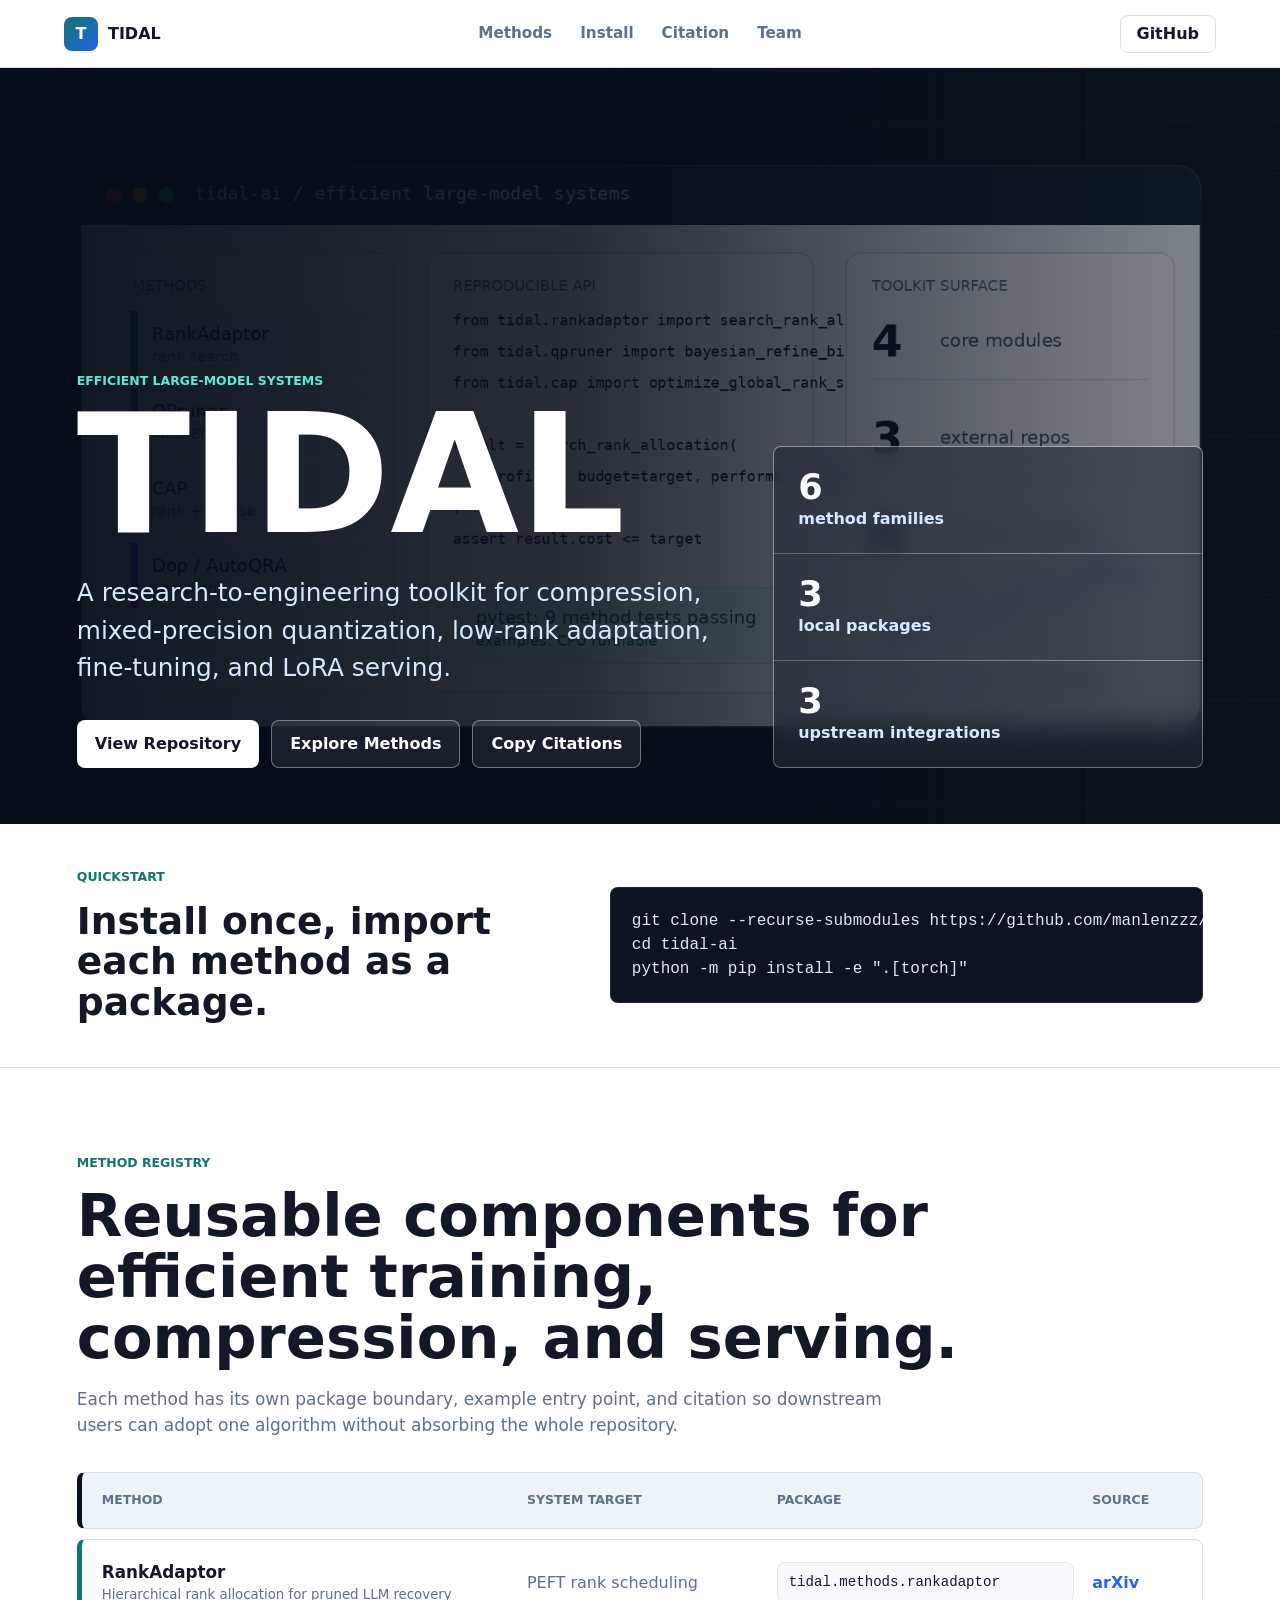
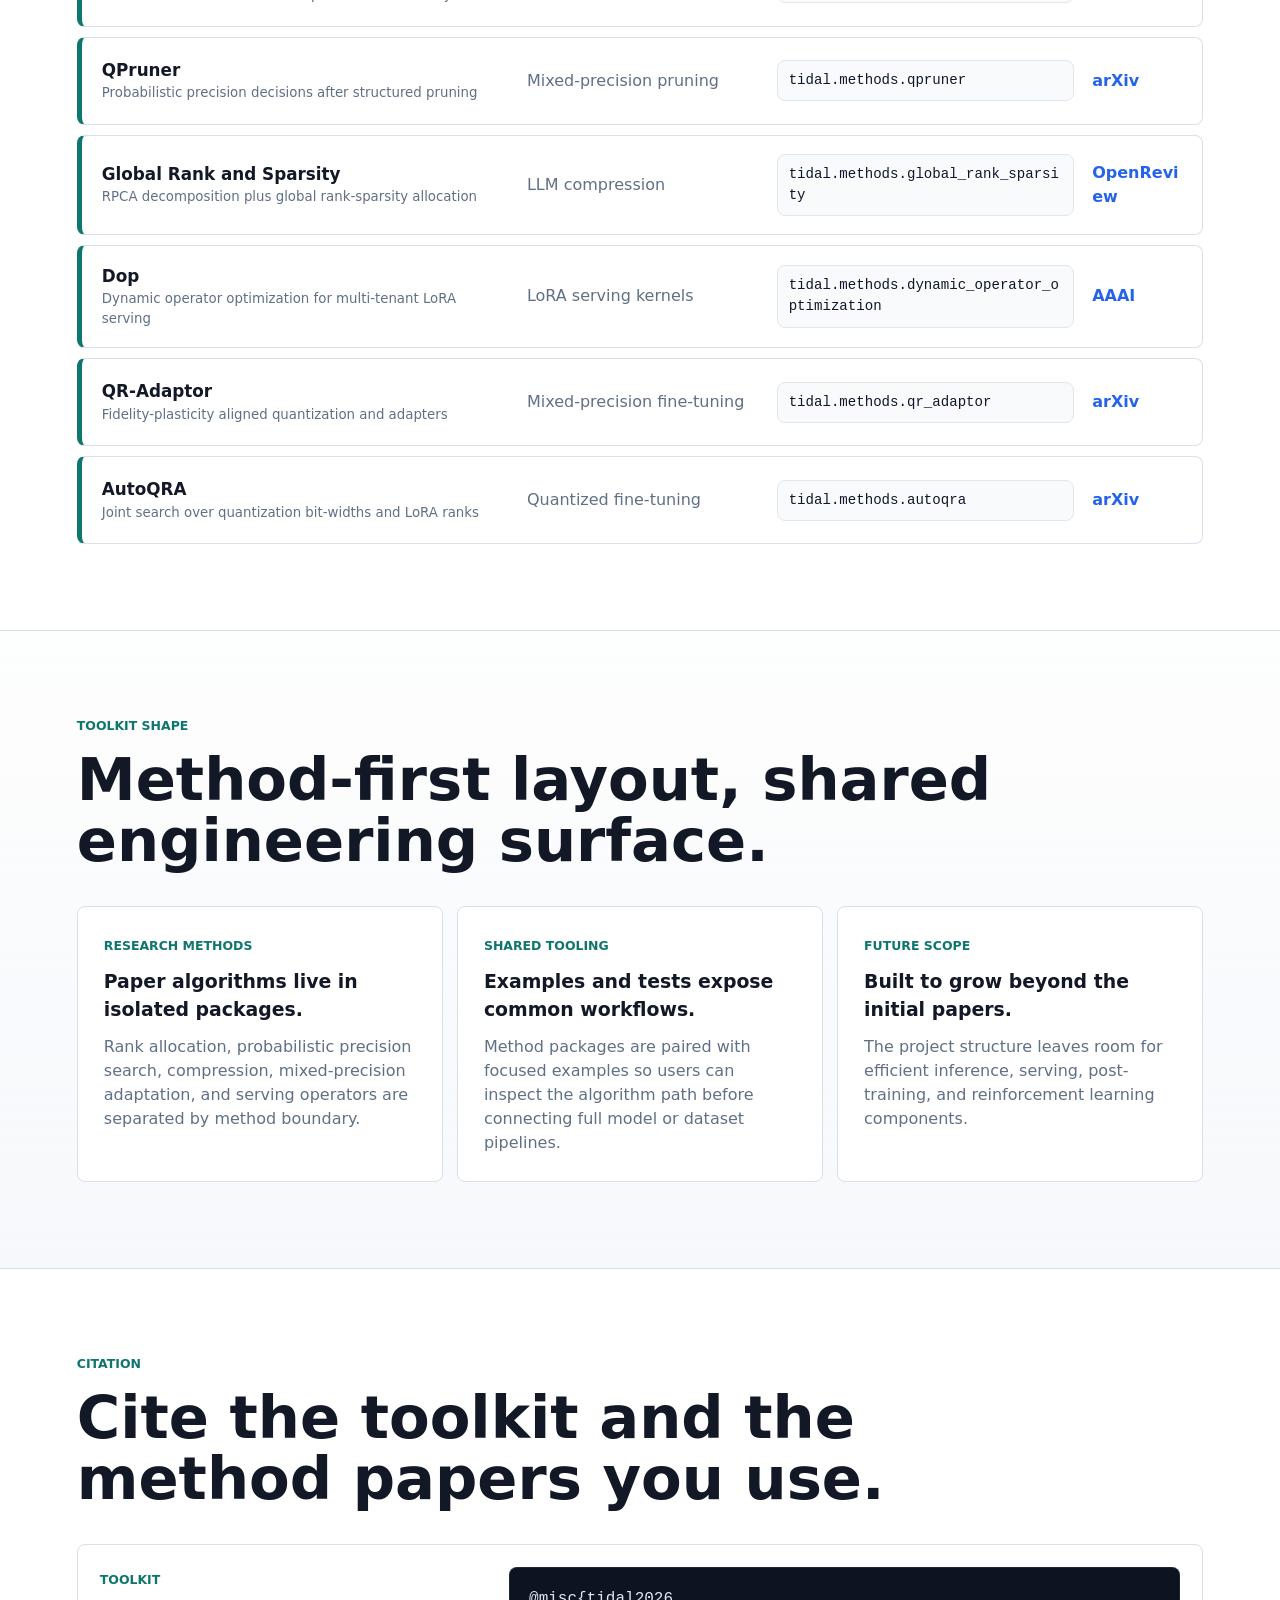
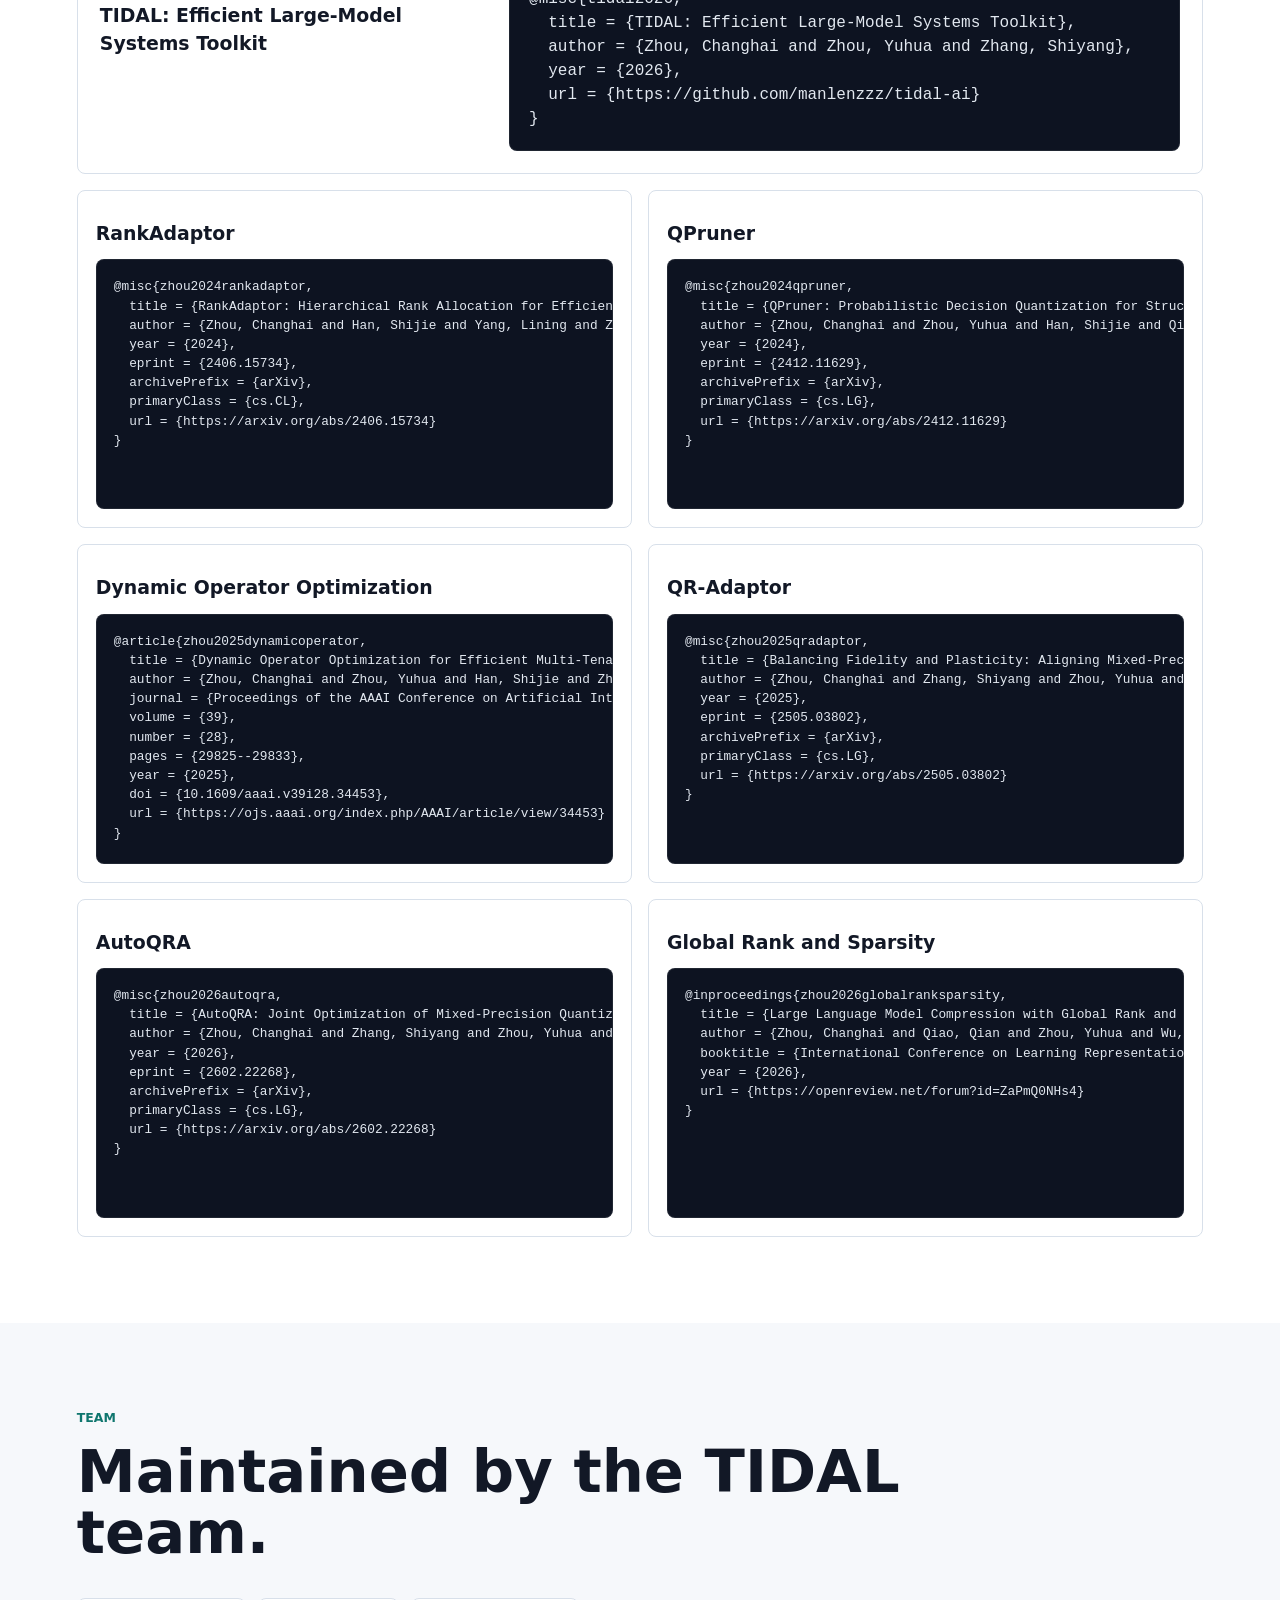
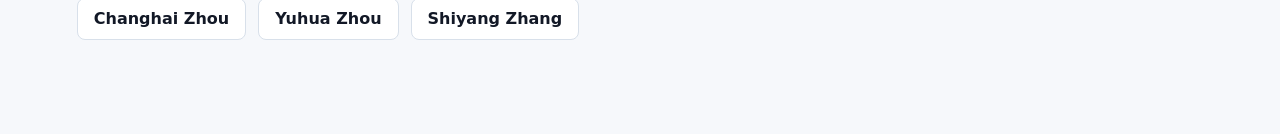
==== commit 930dfe51: "Redesign public homepage and citations" ====
--- a/index.html
+++ b/index.html
@@ -3,16 +3,20 @@
   <head>
     <meta charset="utf-8">
     <meta name="viewport" content="width=device-width, initial-scale=1">
-    <title>TIDAL | Efficient Large-Model Toolkit</title>
-    <meta name="description" content="TIDAL is a method-first toolkit for efficient LLM compression, fine-tuning, quantization, and LoRA serving.">
+    <title>TIDAL | Efficient Large-Model Systems Toolkit</title>
+    <meta name="description" content="TIDAL is an open-source toolkit for efficient large-model compression, quantization, adaptation, fine-tuning, and serving.">
     <link rel="stylesheet" href="site/styles.css">
   </head>
   <body>
     <header class="topbar">
-      <a class="brand" href="#top" aria-label="TIDAL home">TIDAL</a>
+      <a class="brand" href="#top" aria-label="TIDAL home">
+        <span class="brand-mark">T</span>
+        <span>TIDAL</span>
+      </a>
       <nav class="nav" aria-label="Primary navigation">
         <a href="#methods">Methods</a>
-        <a href="#layout">Layout</a>
+        <a href="#install">Install</a>
+        <a href="#citation">Citation</a>
         <a href="#team">Team</a>
       </nav>
       <a class="repo-link" href="https://github.com/manlenzzz/tidal-ai">GitHub</a>
@@ -21,101 +25,242 @@
     <main id="top">
       <section class="hero" aria-labelledby="hero-title">
         <div class="hero-copy">
-          <p class="kicker">Method-first efficient LLM systems</p>
+          <p class="eyebrow">Efficient large-model systems</p>
           <h1 id="hero-title">TIDAL</h1>
-          <p class="subtitle">A reusable toolkit for compression, mixed-precision quantization, low-rank adaptation, and multi-tenant LoRA serving.</p>
-          <div class="actions" aria-label="Project actions">
-            <a class="button primary" href="https://github.com/manlenzzz/tidal-ai">Repository</a>
-            <a class="button secondary" href="https://github.com/manlenzzz/tidal-ai#quickstart">Quickstart</a>
+          <p class="hero-subtitle">A research-to-engineering toolkit for compression, mixed-precision quantization, low-rank adaptation, fine-tuning, and LoRA serving.</p>
+          <div class="hero-actions" aria-label="Project actions">
+            <a class="button primary" href="https://github.com/manlenzzz/tidal-ai">View Repository</a>
+            <a class="button secondary" href="#methods">Explore Methods</a>
+            <a class="button secondary" href="#citation">Copy Citations</a>
           </div>
         </div>
-      </section>
-
-      <section class="metrics" aria-label="Project status">
-        <div><strong>6</strong><span>Methods</span></div>
-        <div><strong>3</strong><span>Local implementations</span></div>
-        <div><strong>3</strong><span>Upstream integrations</span></div>
+        <div class="hero-status" aria-label="Project scope">
+          <div><strong>6</strong><span>method families</span></div>
+          <div><strong>3</strong><span>local packages</span></div>
+          <div><strong>3</strong><span>upstream integrations</span></div>
+        </div>
+      </section>
+
+      <section id="install" class="install-band" aria-labelledby="install-title">
+        <div>
+          <p class="eyebrow">Quickstart</p>
+          <h2 id="install-title">Install once, import each method as a package.</h2>
+        </div>
+        <pre class="command"><code>git clone --recurse-submodules https://github.com/manlenzzz/tidal-ai
+cd tidal-ai
+python -m pip install -e ".[torch]"</code></pre>
       </section>
 
       <section id="methods" class="section methods" aria-labelledby="methods-title">
         <div class="section-heading">
-          <p class="kicker">Methods</p>
-          <h2 id="methods-title">Paper algorithms packaged as usable components</h2>
-        </div>
-        <div class="method-grid">
-          <article class="method-card accent-teal">
-            <span>RankAdaptor</span>
-            <h3>Hierarchical rank allocation</h3>
-            <p>Five-layer MLP performance model, online incremental rank search, and PEFT rank-pattern export.</p>
-            <code>tidal.methods.rankadaptor</code>
-          </article>
-          <article class="method-card accent-blue">
-            <span>QPruner</span>
-            <h3>Probabilistic precision decisions</h3>
-            <p>Calibration mutual information, memory-constrained bitwidth allocation, and GP refinement.</p>
-            <code>tidal.methods.qpruner</code>
-          </article>
-          <article class="method-card accent-amber">
-            <span>Global Rank And Sparsity</span>
-            <h3>RPCA plus global allocation</h3>
-            <p>ADMM RPCA decomposition, Bernoulli rank/sparse search, and packed Torch Linear layers.</p>
-            <code>tidal.methods.global_rank_sparsity</code>
-          </article>
-          <article class="method-card accent-rose">
-            <span>Dynamic Operator Optimization</span>
-            <h3>Multi-tenant LoRA serving</h3>
-            <p>Upstream CUDA operator code plus CPU SGMV references for correctness checks.</p>
-            <code>external/Dop</code>
-          </article>
-          <article class="method-card accent-indigo">
-            <span>QR-Adaptor</span>
-            <h3>Hierarchy-aware mixed precision</h3>
-            <p>Integrated upstream code for fidelity/plasticity-aligned fine-tuning workflows.</p>
-            <code>external/qr_adapter</code>
-          </article>
-          <article class="method-card accent-slate">
-            <span>AutoQRA</span>
-            <h3>Joint quantization and adapters</h3>
-            <p>Integrated upstream code for mixed-precision quantization and low-rank adapter search.</p>
-            <code>external/autoqra</code>
-          </article>
-        </div>
-      </section>
-
-      <section id="layout" class="section layout" aria-labelledby="layout-title">
-        <div class="section-heading">
-          <p class="kicker">Repository layout</p>
-          <h2 id="layout-title">One method, one package, one example directory</h2>
-        </div>
-        <pre class="tree" aria-label="Repository package tree"><code>tidal/methods/
-  rankadaptor/
-    core.py
-    README.md
-  qpruner/
-    core.py
-    torch.py
-    README.md
-  global_rank_sparsity/
-    core.py
-    torch.py
-    README.md
-  dynamic_operator_optimization/
-    reference.py
-    README.md
-examples/
-  rankadaptor/
-  qpruner/
-  global_rank_sparsity/</code></pre>
+          <p class="eyebrow">Method registry</p>
+          <h2 id="methods-title">Reusable components for efficient training, compression, and serving.</h2>
+          <p>Each method has its own package boundary, example entry point, and citation so downstream users can adopt one algorithm without absorbing the whole repository.</p>
+        </div>
+
+        <div class="method-table" role="table" aria-label="TIDAL method registry">
+          <div class="method-row method-head" role="row">
+            <span role="columnheader">Method</span>
+            <span role="columnheader">System target</span>
+            <span role="columnheader">Package</span>
+            <span role="columnheader">Source</span>
+          </div>
+
+          <article class="method-row" role="row">
+            <div role="cell">
+              <strong>RankAdaptor</strong>
+              <small>Hierarchical rank allocation for pruned LLM recovery</small>
+            </div>
+            <span role="cell">PEFT rank scheduling</span>
+            <code role="cell">tidal.methods.rankadaptor</code>
+            <a role="cell" href="https://arxiv.org/abs/2406.15734">arXiv</a>
+          </article>
+
+          <article class="method-row" role="row">
+            <div role="cell">
+              <strong>QPruner</strong>
+              <small>Probabilistic precision decisions after structured pruning</small>
+            </div>
+            <span role="cell">Mixed-precision pruning</span>
+            <code role="cell">tidal.methods.qpruner</code>
+            <a role="cell" href="https://arxiv.org/abs/2412.11629">arXiv</a>
+          </article>
+
+          <article class="method-row" role="row">
+            <div role="cell">
+              <strong>Global Rank and Sparsity</strong>
+              <small>RPCA decomposition plus global rank-sparsity allocation</small>
+            </div>
+            <span role="cell">LLM compression</span>
+            <code role="cell">tidal.methods.global_rank_sparsity</code>
+            <a role="cell" href="https://openreview.net/forum?id=ZaPmQ0NHs4">OpenReview</a>
+          </article>
+
+          <article class="method-row" role="row">
+            <div role="cell">
+              <strong>Dop</strong>
+              <small>Dynamic operator optimization for multi-tenant LoRA serving</small>
+            </div>
+            <span role="cell">LoRA serving kernels</span>
+            <code role="cell">tidal.methods.dynamic_operator_optimization</code>
+            <a role="cell" href="https://ojs.aaai.org/index.php/AAAI/article/view/34453">AAAI</a>
+          </article>
+
+          <article class="method-row" role="row">
+            <div role="cell">
+              <strong>QR-Adaptor</strong>
+              <small>Fidelity-plasticity aligned quantization and adapters</small>
+            </div>
+            <span role="cell">Mixed-precision fine-tuning</span>
+            <code role="cell">tidal.methods.qr_adaptor</code>
+            <a role="cell" href="https://arxiv.org/abs/2505.03802">arXiv</a>
+          </article>
+
+          <article class="method-row" role="row">
+            <div role="cell">
+              <strong>AutoQRA</strong>
+              <small>Joint search over quantization bit-widths and LoRA ranks</small>
+            </div>
+            <span role="cell">Quantized fine-tuning</span>
+            <code role="cell">tidal.methods.autoqra</code>
+            <a role="cell" href="https://arxiv.org/abs/2602.22268">arXiv</a>
+          </article>
+        </div>
+      </section>
+
+      <section class="section architecture" aria-labelledby="architecture-title">
+        <div class="section-heading">
+          <p class="eyebrow">Toolkit shape</p>
+          <h2 id="architecture-title">Method-first layout, shared engineering surface.</h2>
+        </div>
+        <div class="architecture-grid">
+          <article>
+            <span>Research methods</span>
+            <h3>Paper algorithms live in isolated packages.</h3>
+            <p>Rank allocation, probabilistic precision search, compression, mixed-precision adaptation, and serving operators are separated by method boundary.</p>
+          </article>
+          <article>
+            <span>Shared tooling</span>
+            <h3>Examples and tests expose common workflows.</h3>
+            <p>Method packages are paired with focused examples so users can inspect the algorithm path before connecting full model or dataset pipelines.</p>
+          </article>
+          <article>
+            <span>Future scope</span>
+            <h3>Built to grow beyond the initial papers.</h3>
+            <p>The project structure leaves room for efficient inference, serving, post-training, and reinforcement learning components.</p>
+          </article>
+        </div>
+      </section>
+
+      <section id="citation" class="section citation" aria-labelledby="citation-title">
+        <div class="section-heading">
+          <p class="eyebrow">Citation</p>
+          <h2 id="citation-title">Cite the toolkit and the method papers you use.</h2>
+        </div>
+
+        <div class="citation-feature">
+          <div>
+            <span>Toolkit</span>
+            <h3>TIDAL: Efficient Large-Model Systems Toolkit</h3>
+          </div>
+          <pre><code>@misc{tidal2026,
+  title = {TIDAL: Efficient Large-Model Systems Toolkit},
+  author = {Zhou, Changhai and Zhou, Yuhua and Zhang, Shiyang},
+  year = {2026},
+  url = {https://github.com/manlenzzz/tidal-ai}
+}</code></pre>
+        </div>
+
+        <div class="citation-grid" aria-label="Method paper citations">
+          <article>
+            <h3>RankAdaptor</h3>
+            <pre><code>@misc{zhou2024rankadaptor,
+  title = {RankAdaptor: Hierarchical Rank Allocation for Efficient Fine-Tuning Pruned LLMs via Performance Model},
+  author = {Zhou, Changhai and Han, Shijie and Yang, Lining and Zhou, Yuhua and Cheng, Xu and Wang, Yibin and Li, Hongguang},
+  year = {2024},
+  eprint = {2406.15734},
+  archivePrefix = {arXiv},
+  primaryClass = {cs.CL},
+  url = {https://arxiv.org/abs/2406.15734}
+}</code></pre>
+          </article>
+
+          <article>
+            <h3>QPruner</h3>
+            <pre><code>@misc{zhou2024qpruner,
+  title = {QPruner: Probabilistic Decision Quantization for Structured Pruning in Large Language Models},
+  author = {Zhou, Changhai and Zhou, Yuhua and Han, Shijie and Qiao, Qian and Li, Hongguang},
+  year = {2024},
+  eprint = {2412.11629},
+  archivePrefix = {arXiv},
+  primaryClass = {cs.LG},
+  url = {https://arxiv.org/abs/2412.11629}
+}</code></pre>
+          </article>
+
+          <article>
+            <h3>Dynamic Operator Optimization</h3>
+            <pre><code>@article{zhou2025dynamicoperator,
+  title = {Dynamic Operator Optimization for Efficient Multi-Tenant LoRA Model Serving},
+  author = {Zhou, Changhai and Zhou, Yuhua and Han, Shijie and Zhang, Jiajin and Li, Hongguang},
+  journal = {Proceedings of the AAAI Conference on Artificial Intelligence},
+  volume = {39},
+  number = {28},
+  pages = {29825--29833},
+  year = {2025},
+  doi = {10.1609/aaai.v39i28.34453},
+  url = {https://ojs.aaai.org/index.php/AAAI/article/view/34453}
+}</code></pre>
+          </article>
+
+          <article>
+            <h3>QR-Adaptor</h3>
+            <pre><code>@misc{zhou2025qradaptor,
+  title = {Balancing Fidelity and Plasticity: Aligning Mixed-Precision Fine-Tuning with Linguistic Hierarchies},
+  author = {Zhou, Changhai and Zhang, Shiyang and Zhou, Yuhua and Qiao, Qian and Gao, Jun and Weng, Shichao and Zhang, Weizhong and Jin, Cheng},
+  year = {2025},
+  eprint = {2505.03802},
+  archivePrefix = {arXiv},
+  primaryClass = {cs.LG},
+  url = {https://arxiv.org/abs/2505.03802}
+}</code></pre>
+          </article>
+
+          <article>
+            <h3>AutoQRA</h3>
+            <pre><code>@misc{zhou2026autoqra,
+  title = {AutoQRA: Joint Optimization of Mixed-Precision Quantization and Low-rank Adapters for Efficient LLM Fine-Tuning},
+  author = {Zhou, Changhai and Zhang, Shiyang and Zhou, Yuhua and Qiao, Qian and Gao, Jun and Jin, Cheng and Qin, Kaizhou and Zhang, Weizhong},
+  year = {2026},
+  eprint = {2602.22268},
+  archivePrefix = {arXiv},
+  primaryClass = {cs.LG},
+  url = {https://arxiv.org/abs/2602.22268}
+}</code></pre>
+          </article>
+
+          <article>
+            <h3>Global Rank and Sparsity</h3>
+            <pre><code>@inproceedings{zhou2026globalranksparsity,
+  title = {Large Language Model Compression with Global Rank and Sparsity Optimization},
+  author = {Zhou, Changhai and Qiao, Qian and Zhou, Yuhua and Wu, Yuxin and Weng, Shichao and Zhang, Weizhong and Jin, Cheng},
+  booktitle = {International Conference on Learning Representations},
+  year = {2026},
+  url = {https://openreview.net/forum?id=ZaPmQ0NHs4}
+}</code></pre>
+          </article>
+        </div>
       </section>
 
       <section id="team" class="section team" aria-labelledby="team-title">
         <div class="section-heading">
-          <p class="kicker">Team</p>
-          <h2 id="team-title">Maintained by the TIDAL team</h2>
-        </div>
-        <div class="team-panel">
-          <h3>Changhai Zhou, Yuhua Zhou, Shiyang Zhang</h3>
-          <p>The project is organized for team-maintained efficient-LLM components across inference, fine-tuning, serving, compression, post-training, and reinforcement learning.</p>
+          <p class="eyebrow">Team</p>
+          <h2 id="team-title">Maintained by the TIDAL team.</h2>
+        </div>
+        <div class="team-list">
+          <a href="https://github.com/manlenzzz">Changhai Zhou</a>
+          <span>Yuhua Zhou</span>
+          <span>Shiyang Zhang</span>
         </div>
       </section>
     </main>
--- a/site/styles.css
+++ b/site/styles.css
@@ -1,16 +1,17 @@
 :root {
   color-scheme: light;
-  --ink: #111827;
-  --muted: #526173;
-  --line: #d7dee8;
+  --ink: #121826;
+  --muted: #607085;
+  --soft: #eef3f7;
   --paper: #ffffff;
-  --wash: #f4f7fb;
-  --teal: #0f766e;
+  --line: #d8e0ea;
+  --ocean: #0f766e;
   --blue: #2563eb;
+  --violet: #6d28d9;
   --amber: #b45309;
   --rose: #be123c;
-  --indigo: #4f46e5;
-  --slate: #475569;
+  --dark: #09111f;
+  --code: #0d1321;
 }
 
 * {
@@ -25,7 +26,7 @@
   margin: 0;
   min-width: 320px;
   color: var(--ink);
-  background: var(--wash);
+  background: #f6f8fb;
   font-family: Inter, ui-sans-serif, system-ui, -apple-system, BlinkMacSystemFont, "Segoe UI", sans-serif;
   line-height: 1.5;
 }
@@ -38,109 +39,145 @@
 .topbar {
   position: sticky;
   top: 0;
-  z-index: 10;
+  z-index: 20;
+  min-height: 68px;
   display: grid;
   grid-template-columns: auto 1fr auto;
   align-items: center;
-  gap: 24px;
-  min-height: 64px;
-  padding: 0 42px;
-  border-bottom: 1px solid rgba(17, 24, 39, 0.12);
+  gap: 28px;
+  padding: 0 clamp(20px, 5vw, 72px);
+  border-bottom: 1px solid rgba(18, 24, 38, 0.12);
   background: rgba(255, 255, 255, 0.94);
-  backdrop-filter: blur(14px);
+  backdrop-filter: blur(16px);
+}
+
+.brand,
+.nav,
+.repo-link,
+.hero-actions,
+.team-list {
+  display: flex;
+  align-items: center;
 }
 
 .brand {
-  font-weight: 900;
-  font-size: 1.06rem;
+  gap: 10px;
+  font-weight: 900;
+  letter-spacing: 0;
+}
+
+.brand-mark {
+  width: 34px;
+  height: 34px;
+  display: grid;
+  place-items: center;
+  border-radius: 8px;
+  color: #ffffff;
+  background: linear-gradient(135deg, var(--ocean), var(--blue));
 }
 
 .nav {
-  display: flex;
   justify-content: center;
-  gap: 24px;
+  gap: 28px;
   color: var(--muted);
-  font-size: 0.94rem;
+  font-size: 0.95rem;
+  font-weight: 700;
 }
 
 .nav a,
 .repo-link {
-  min-height: 36px;
+  min-height: 38px;
+}
+
+.nav a {
   display: inline-flex;
   align-items: center;
 }
 
 .nav a:hover,
-.repo-link:hover {
-  color: var(--teal);
+.repo-link:hover,
+.method-row a:hover,
+.team-list a:hover {
+  color: var(--ocean);
 }
 
 .repo-link {
   justify-content: center;
-  min-width: 86px;
-  padding: 0 14px;
+  min-width: 92px;
+  padding: 0 16px;
   border: 1px solid var(--line);
   border-radius: 8px;
   background: var(--paper);
-  font-weight: 800;
+  font-weight: 900;
 }
 
 .hero {
-  min-height: min(760px, 82vh);
-  display: flex;
-  align-items: flex-end;
-  padding: 96px 6vw 70px;
+  min-height: min(760px, 84vh);
+  position: relative;
+  display: grid;
+  grid-template-columns: minmax(0, 1fr) minmax(300px, 430px);
+  align-items: end;
+  gap: 36px;
+  padding: 120px clamp(22px, 6vw, 86px) 56px;
   color: #ffffff;
-  background-color: #101820;
-  background-image: linear-gradient(90deg, rgba(9, 16, 28, 0.95) 0%, rgba(9, 16, 28, 0.84) 42%, rgba(9, 16, 28, 0.22) 100%), url("assets/tidal-stack-preview.png");
+  overflow: hidden;
+  background-color: var(--dark);
+  background-image:
+    linear-gradient(90deg, rgba(5, 11, 23, 0.96) 0%, rgba(5, 11, 23, 0.86) 45%, rgba(5, 11, 23, 0.46) 100%),
+    url("assets/tidal-stack-preview.png");
   background-position: center;
   background-size: cover;
 }
 
 .hero-copy {
-  max-width: 780px;
-}
-
-.kicker {
+  max-width: 900px;
+}
+
+.eyebrow {
   margin: 0 0 14px;
-  color: #5eead4;
+  color: var(--ocean);
   font-size: 0.78rem;
   font-weight: 900;
   letter-spacing: 0;
   text-transform: uppercase;
+}
+
+.hero .eyebrow {
+  color: #5eead4;
 }
 
 h1,
 h2,
 h3,
 p,
-code {
+code,
+span,
+a {
   overflow-wrap: anywhere;
 }
 
 h1 {
   margin: 0;
-  font-size: clamp(4.6rem, 12vw, 9rem);
-  line-height: 0.88;
+  font-size: clamp(4.8rem, 13vw, 10.5rem);
+  line-height: 0.84;
   letter-spacing: 0;
 }
 
-.subtitle {
-  margin: 28px 0 0;
-  max-width: 730px;
-  color: #dbeafe;
-  font-size: clamp(1.1rem, 2.5vw, 1.45rem);
-}
-
-.actions {
-  display: flex;
+.hero-subtitle {
+  max-width: 810px;
+  margin: 30px 0 0;
+  color: #d7e8ff;
+  font-size: clamp(1.15rem, 2.3vw, 1.55rem);
+}
+
+.hero-actions {
   flex-wrap: wrap;
   gap: 12px;
   margin-top: 34px;
 }
 
 .button {
-  min-height: 46px;
+  min-height: 48px;
   display: inline-flex;
   align-items: center;
   justify-content: center;
@@ -156,157 +193,283 @@
 
 .button.secondary {
   color: #ffffff;
-  border: 1px solid rgba(255, 255, 255, 0.44);
+  border: 1px solid rgba(255, 255, 255, 0.38);
   background: rgba(255, 255, 255, 0.08);
 }
 
-.metrics {
-  display: grid;
-  grid-template-columns: repeat(3, minmax(0, 1fr));
+.hero-status {
+  display: grid;
   gap: 1px;
-  background: var(--line);
+  border: 1px solid rgba(255, 255, 255, 0.28);
+  border-radius: 8px;
+  overflow: hidden;
+  background: rgba(255, 255, 255, 0.18);
+  backdrop-filter: blur(12px);
+}
+
+.hero-status div {
+  min-height: 106px;
+  display: grid;
+  align-content: center;
+  gap: 2px;
+  padding: 22px 24px;
+  background: rgba(6, 13, 27, 0.56);
+}
+
+.hero-status strong {
+  font-size: 2.2rem;
+  line-height: 1;
+}
+
+.hero-status span {
+  color: #d7e8ff;
+  font-weight: 700;
+}
+
+.install-band {
+  display: grid;
+  grid-template-columns: minmax(0, 0.78fr) minmax(320px, 0.92fr);
+  gap: 30px;
+  align-items: center;
+  padding: 44px clamp(22px, 6vw, 86px);
   border-bottom: 1px solid var(--line);
-}
-
-.metrics div {
-  min-height: 116px;
-  display: grid;
-  align-content: center;
-  gap: 4px;
-  padding: 24px 6vw;
   background: var(--paper);
 }
 
-.metrics strong {
-  font-size: 2.2rem;
-}
-
-.metrics span {
-  color: var(--muted);
+.install-band h2 {
+  margin: 0;
+  font-size: clamp(1.45rem, 3.2vw, 2.35rem);
+  line-height: 1.08;
+}
+
+.command,
+.citation pre {
+  margin: 0;
+  overflow-x: auto;
+  border-radius: 8px;
+  background: var(--code);
+  color: #e2e8f0;
+  box-shadow: inset 0 0 0 1px rgba(255, 255, 255, 0.08);
+}
+
+.command {
+  padding: 22px;
+}
+
+pre code,
+.method-row code {
+  font-family: "SFMono-Regular", Consolas, "Liberation Mono", monospace;
 }
 
 .section {
-  padding: 82px 6vw;
+  padding: 86px clamp(22px, 6vw, 86px);
 }
 
 .section-heading {
-  max-width: 860px;
+  max-width: 920px;
   margin-bottom: 34px;
 }
 
 .section-heading h2 {
   margin: 0;
-  font-size: clamp(2rem, 5vw, 3.25rem);
-  line-height: 1.05;
+  font-size: clamp(2.1rem, 5vw, 3.7rem);
+  line-height: 1.03;
   letter-spacing: 0;
 }
 
-.methods {
+.section-heading p:not(.eyebrow) {
+  max-width: 820px;
+  margin: 18px 0 0;
+  color: var(--muted);
+  font-size: 1.06rem;
+}
+
+.methods,
+.citation {
   background: var(--paper);
 }
 
-.method-grid {
+.method-table {
+  display: grid;
+  gap: 10px;
+}
+
+.method-row {
+  display: grid;
+  grid-template-columns: minmax(260px, 1.3fr) minmax(160px, 0.74fr) minmax(260px, 0.95fr) minmax(90px, 0.25fr);
+  gap: 18px;
+  align-items: center;
+  min-height: 88px;
+  padding: 18px 20px;
+  border: 1px solid var(--line);
+  border-left: 5px solid var(--ocean);
+  border-radius: 8px;
+  background: #ffffff;
+}
+
+.method-head {
+  min-height: 44px;
+  border-left-color: var(--dark);
+  background: #eef3f7;
+  color: #475569;
+  font-size: 0.78rem;
+  font-weight: 900;
+  text-transform: uppercase;
+}
+
+.method-row strong,
+.method-row small {
+  display: block;
+}
+
+.method-row strong {
+  font-size: 1.05rem;
+}
+
+.method-row small,
+.method-row span {
+  color: var(--muted);
+}
+
+.method-row code {
+  padding: 9px 11px;
+  border: 1px solid #dfe7ef;
+  border-radius: 8px;
+  background: #f8fafc;
+  color: #0f172a;
+  font-size: 0.88rem;
+}
+
+.method-row a {
+  color: var(--blue);
+  font-weight: 900;
+}
+
+.architecture {
+  border-block: 1px solid var(--line);
+  background:
+    linear-gradient(180deg, rgba(255, 255, 255, 0.82), rgba(246, 248, 251, 0.98)),
+    #f6f8fb;
+}
+
+.architecture-grid {
   display: grid;
   grid-template-columns: repeat(3, minmax(0, 1fr));
   gap: 14px;
 }
 
-.method-card {
-  min-height: 258px;
-  display: grid;
-  grid-template-rows: auto auto 1fr auto;
-  gap: 10px;
-  padding: 24px;
+.architecture-grid article,
+.citation-grid article,
+.citation-feature {
   border: 1px solid var(--line);
-  border-top-width: 5px;
   border-radius: 8px;
   background: var(--paper);
 }
 
-.method-card span,
-.team-panel span {
-  color: var(--muted);
+.architecture-grid article {
+  min-height: 244px;
+  padding: 26px;
+}
+
+.architecture-grid span,
+.citation-feature span {
+  color: var(--ocean);
   font-size: 0.78rem;
   font-weight: 900;
   text-transform: uppercase;
 }
 
-.method-card h3,
-.team-panel h3 {
-  margin: 0;
+.architecture-grid h3,
+.citation-feature h3,
+.citation-grid h3 {
+  margin: 10px 0 12px;
   font-size: 1.18rem;
 }
 
-.method-card p,
-.team-panel p {
+.architecture-grid p {
   margin: 0;
   color: var(--muted);
 }
 
-.method-card code {
-  display: block;
-  padding: 10px 12px;
-  border: 1px solid #e2e8f0;
-  border-radius: 8px;
-  background: #f8fafc;
-  color: #0f172a;
-  font-size: 0.85rem;
-}
-
-.accent-teal { border-top-color: var(--teal); }
-.accent-blue { border-top-color: var(--blue); }
-.accent-amber { border-top-color: var(--amber); }
-.accent-rose { border-top-color: var(--rose); }
-.accent-indigo { border-top-color: var(--indigo); }
-.accent-slate { border-top-color: var(--slate); }
-
-.layout {
-  border-block: 1px solid var(--line);
-  background: #f8fafc;
-}
-
-.tree {
-  max-width: 980px;
-  margin: 0;
-  padding: 24px;
-  overflow-x: auto;
+.citation-feature {
+  display: grid;
+  grid-template-columns: minmax(220px, 0.58fr) minmax(0, 1fr);
+  gap: 20px;
+  align-items: stretch;
+  padding: 22px;
+  margin-bottom: 16px;
+}
+
+.citation-feature pre {
+  padding: 20px;
+}
+
+.citation-grid {
+  display: grid;
+  grid-template-columns: repeat(2, minmax(0, 1fr));
+  gap: 16px;
+}
+
+.citation-grid article {
+  min-width: 0;
+  padding: 18px;
+}
+
+.citation-grid h3 {
+  color: var(--ink);
+}
+
+.citation-grid pre {
+  min-height: 250px;
+  padding: 18px;
+  font-size: 0.8rem;
+}
+
+.team {
+  background: #f6f8fb;
+}
+
+.team-list {
+  flex-wrap: wrap;
+  gap: 12px;
+}
+
+.team-list a,
+.team-list span {
+  min-height: 42px;
+  display: inline-flex;
+  align-items: center;
+  padding: 0 16px;
   border: 1px solid var(--line);
   border-radius: 8px;
-  background: #0f172a;
-  color: #e2e8f0;
-  font-size: 0.95rem;
-}
-
-.tree code {
-  font-family: "SFMono-Regular", Consolas, "Liberation Mono", monospace;
-}
-
-.team-panel {
-  max-width: 980px;
-  padding: 30px 0 0;
-  border-top: 1px solid var(--line);
-}
-
-.team-panel h3 {
-  margin-bottom: 10px;
-  font-size: clamp(1.35rem, 3vw, 2rem);
-}
-
-.team-panel p {
-  max-width: 820px;
-  font-size: 1.05rem;
+  background: var(--paper);
+  font-weight: 900;
 }
 
 @media (max-width: 1120px) {
-  .method-grid {
-    grid-template-columns: repeat(2, minmax(0, 1fr));
-  }
-}
-
-@media (max-width: 820px) {
+  .hero,
+  .install-band,
+  .citation-feature {
+    grid-template-columns: 1fr;
+  }
+
+  .hero-status {
+    grid-template-columns: repeat(3, minmax(0, 1fr));
+  }
+
+  .method-row {
+    grid-template-columns: minmax(220px, 1fr) minmax(160px, 0.7fr);
+  }
+
+  .method-head {
+    display: none;
+  }
+}
+
+@media (max-width: 860px) {
   .topbar {
     grid-template-columns: 1fr auto;
-    padding: 0 22px;
+    padding: 0 20px;
   }
 
   .nav {
@@ -314,33 +477,53 @@
   }
 
   .hero {
-    min-height: 680px;
-    padding: 70px 22px 48px;
+    min-height: 720px;
+    padding: 92px 22px 34px;
     background-position: center right;
   }
 
-  .metrics,
-  .method-grid {
+  .hero-status,
+  .architecture-grid,
+  .citation-grid {
     grid-template-columns: 1fr;
   }
 
+  .hero-status div {
+    min-height: 86px;
+  }
+
+  .install-band,
   .section {
-    padding: 62px 22px;
-  }
-}
-
-@media (max-width: 600px) {
+    padding-inline: 22px;
+  }
+
+  .method-row {
+    grid-template-columns: 1fr;
+    gap: 12px;
+  }
+
+  .citation-grid pre {
+    min-height: 0;
+  }
+}
+
+@media (max-width: 560px) {
   .repo-link {
-    min-width: 74px;
+    min-width: 78px;
     padding: 0 10px;
   }
 
   h1 {
-    font-size: 4.3rem;
-  }
-
-  .tree {
-    padding: 18px;
-    font-size: 0.82rem;
-  }
-}
+    font-size: 4.25rem;
+  }
+
+  .button {
+    width: 100%;
+  }
+
+  .command,
+  .citation-feature pre,
+  .citation-grid pre {
+    font-size: 0.76rem;
+  }
+}
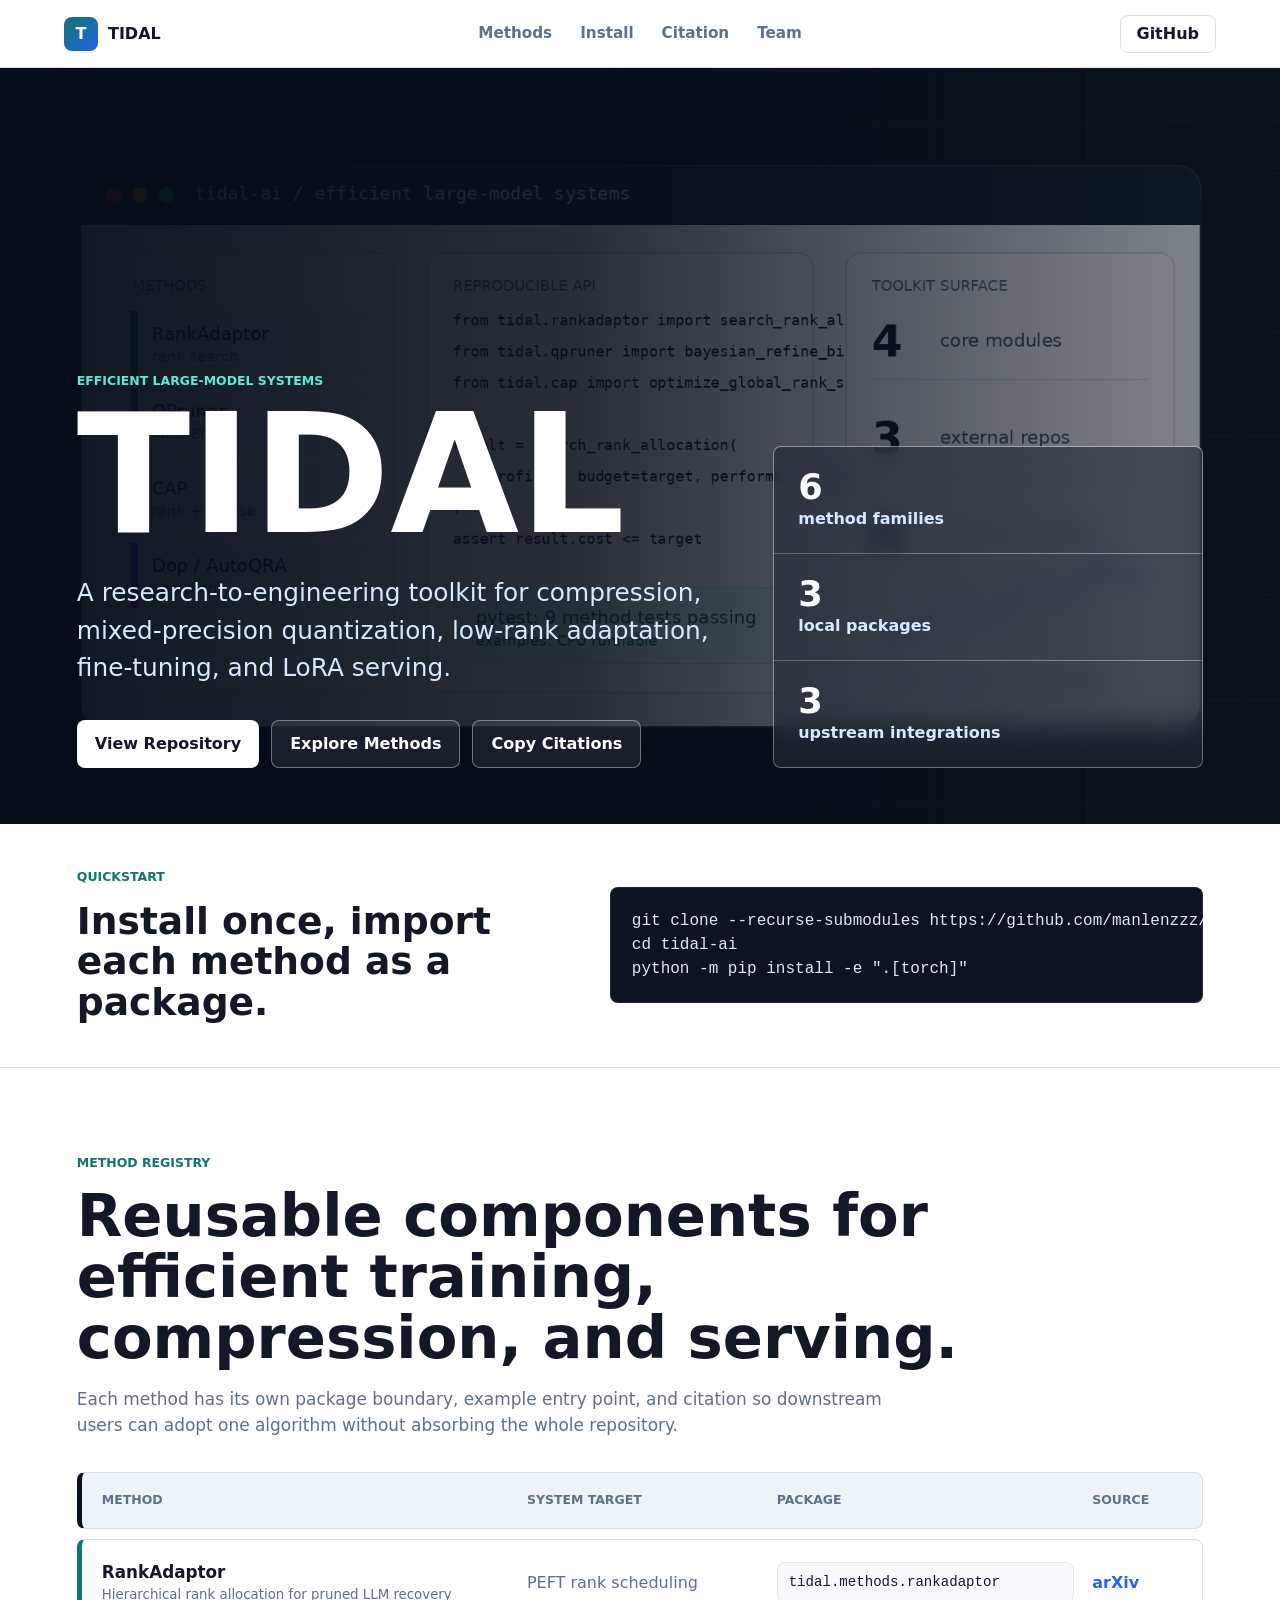
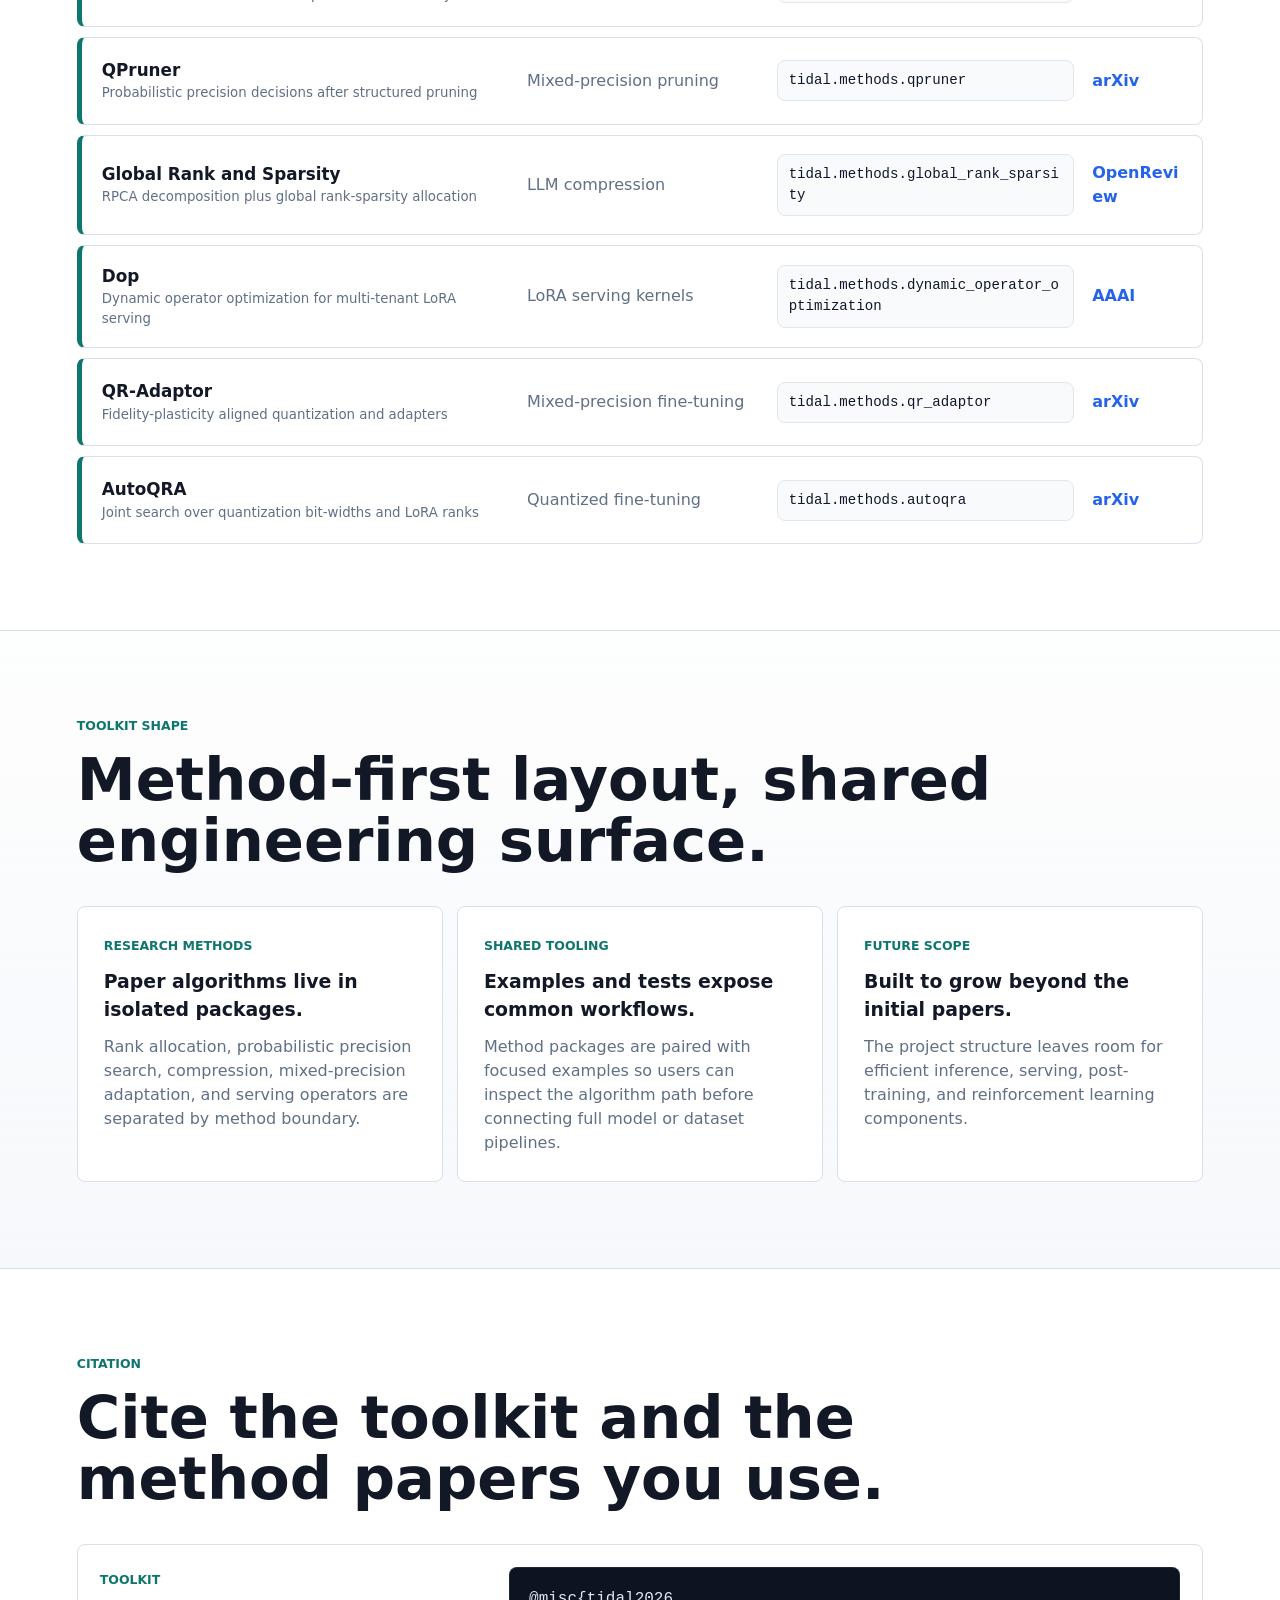
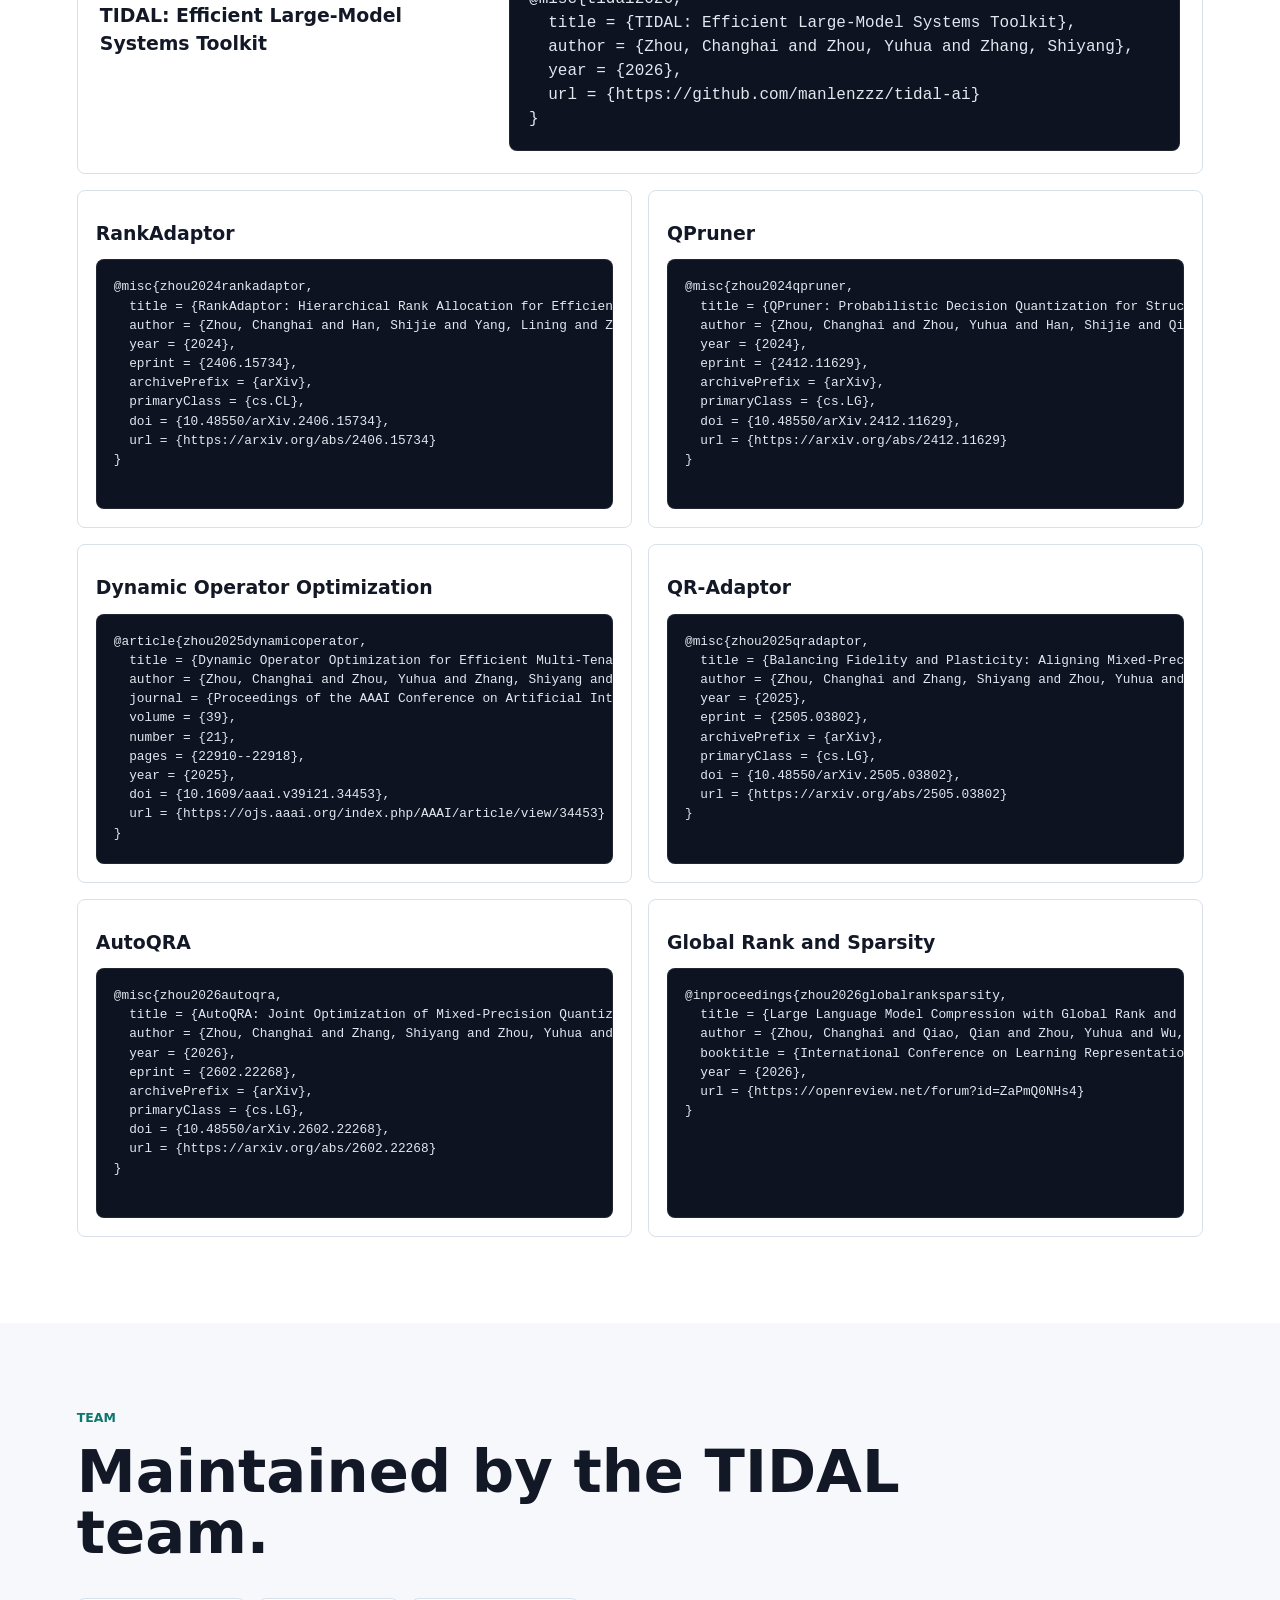
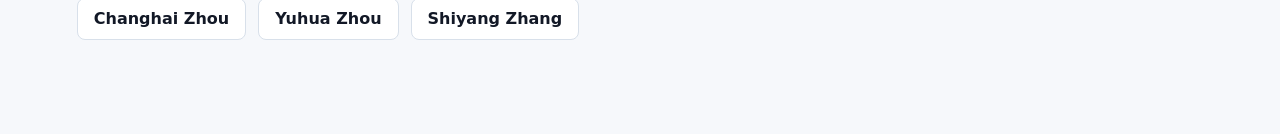
==== commit 2ada5d87: "Correct verified citation metadata" ====
--- a/index.html
+++ b/index.html
@@ -181,6 +181,7 @@
   eprint = {2406.15734},
   archivePrefix = {arXiv},
   primaryClass = {cs.CL},
+  doi = {10.48550/arXiv.2406.15734},
   url = {https://arxiv.org/abs/2406.15734}
 }</code></pre>
           </article>
@@ -194,6 +195,7 @@
   eprint = {2412.11629},
   archivePrefix = {arXiv},
   primaryClass = {cs.LG},
+  doi = {10.48550/arXiv.2412.11629},
   url = {https://arxiv.org/abs/2412.11629}
 }</code></pre>
           </article>
@@ -202,13 +204,13 @@
             <h3>Dynamic Operator Optimization</h3>
             <pre><code>@article{zhou2025dynamicoperator,
   title = {Dynamic Operator Optimization for Efficient Multi-Tenant LoRA Model Serving},
-  author = {Zhou, Changhai and Zhou, Yuhua and Han, Shijie and Zhang, Jiajin and Li, Hongguang},
+  author = {Zhou, Changhai and Zhou, Yuhua and Zhang, Shiyang and Wang, Yibin and Liu, Zekai},
   journal = {Proceedings of the AAAI Conference on Artificial Intelligence},
   volume = {39},
-  number = {28},
-  pages = {29825--29833},
+  number = {21},
+  pages = {22910--22918},
   year = {2025},
-  doi = {10.1609/aaai.v39i28.34453},
+  doi = {10.1609/aaai.v39i21.34453},
   url = {https://ojs.aaai.org/index.php/AAAI/article/view/34453}
 }</code></pre>
           </article>
@@ -222,6 +224,7 @@
   eprint = {2505.03802},
   archivePrefix = {arXiv},
   primaryClass = {cs.LG},
+  doi = {10.48550/arXiv.2505.03802},
   url = {https://arxiv.org/abs/2505.03802}
 }</code></pre>
           </article>
@@ -235,6 +238,7 @@
   eprint = {2602.22268},
   archivePrefix = {arXiv},
   primaryClass = {cs.LG},
+  doi = {10.48550/arXiv.2602.22268},
   url = {https://arxiv.org/abs/2602.22268}
 }</code></pre>
           </article>
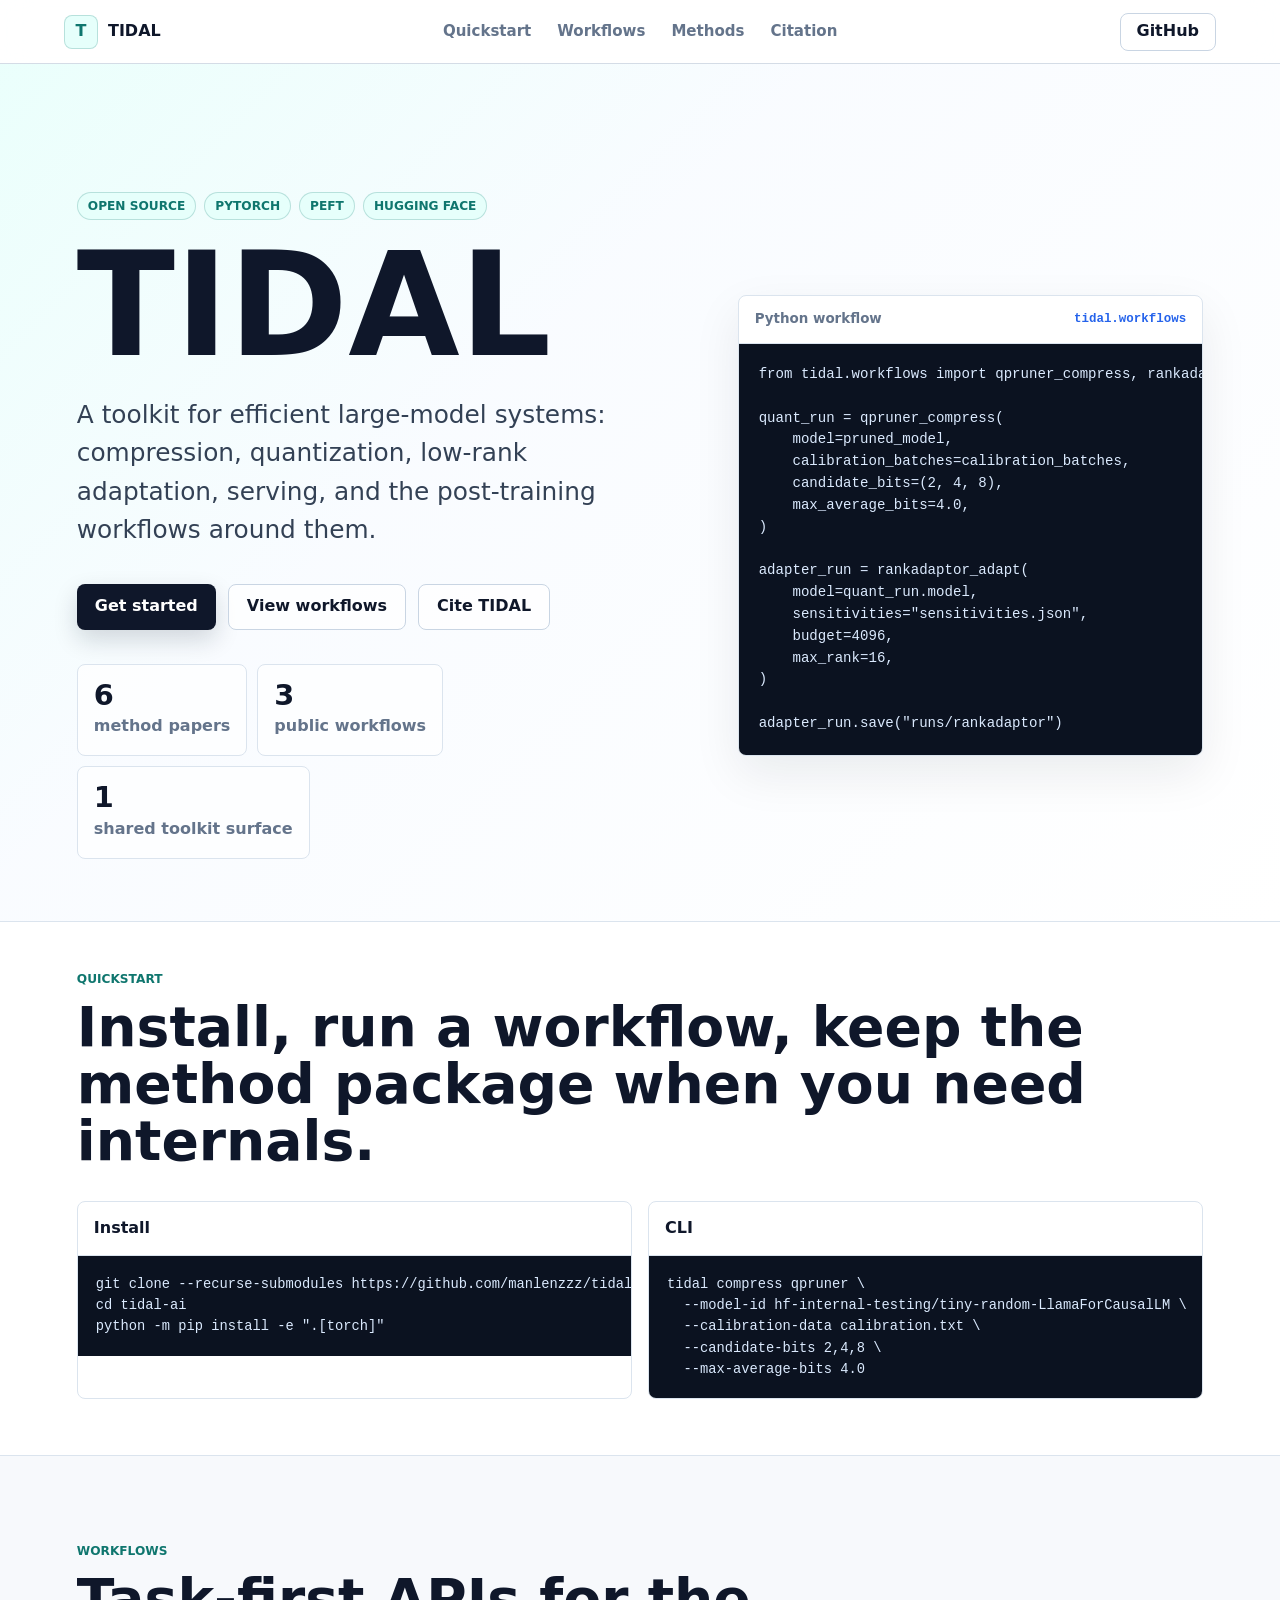
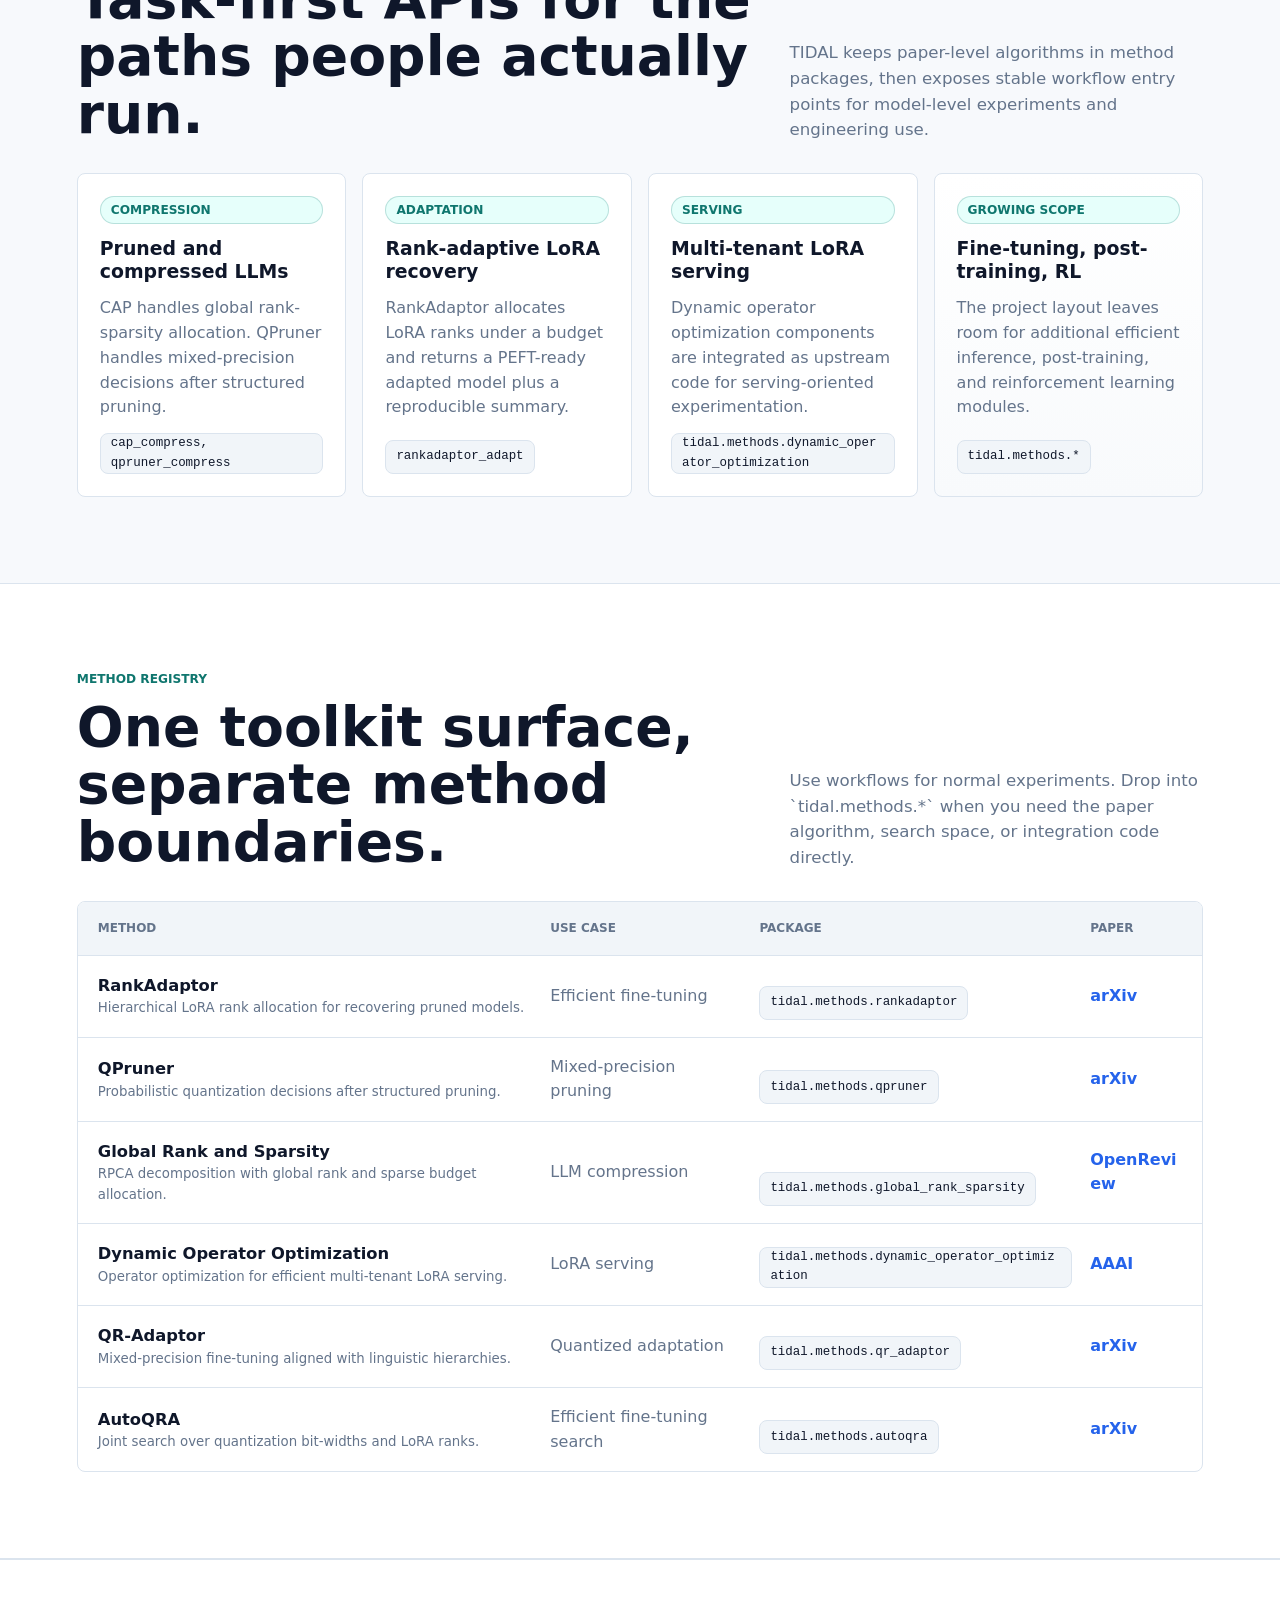
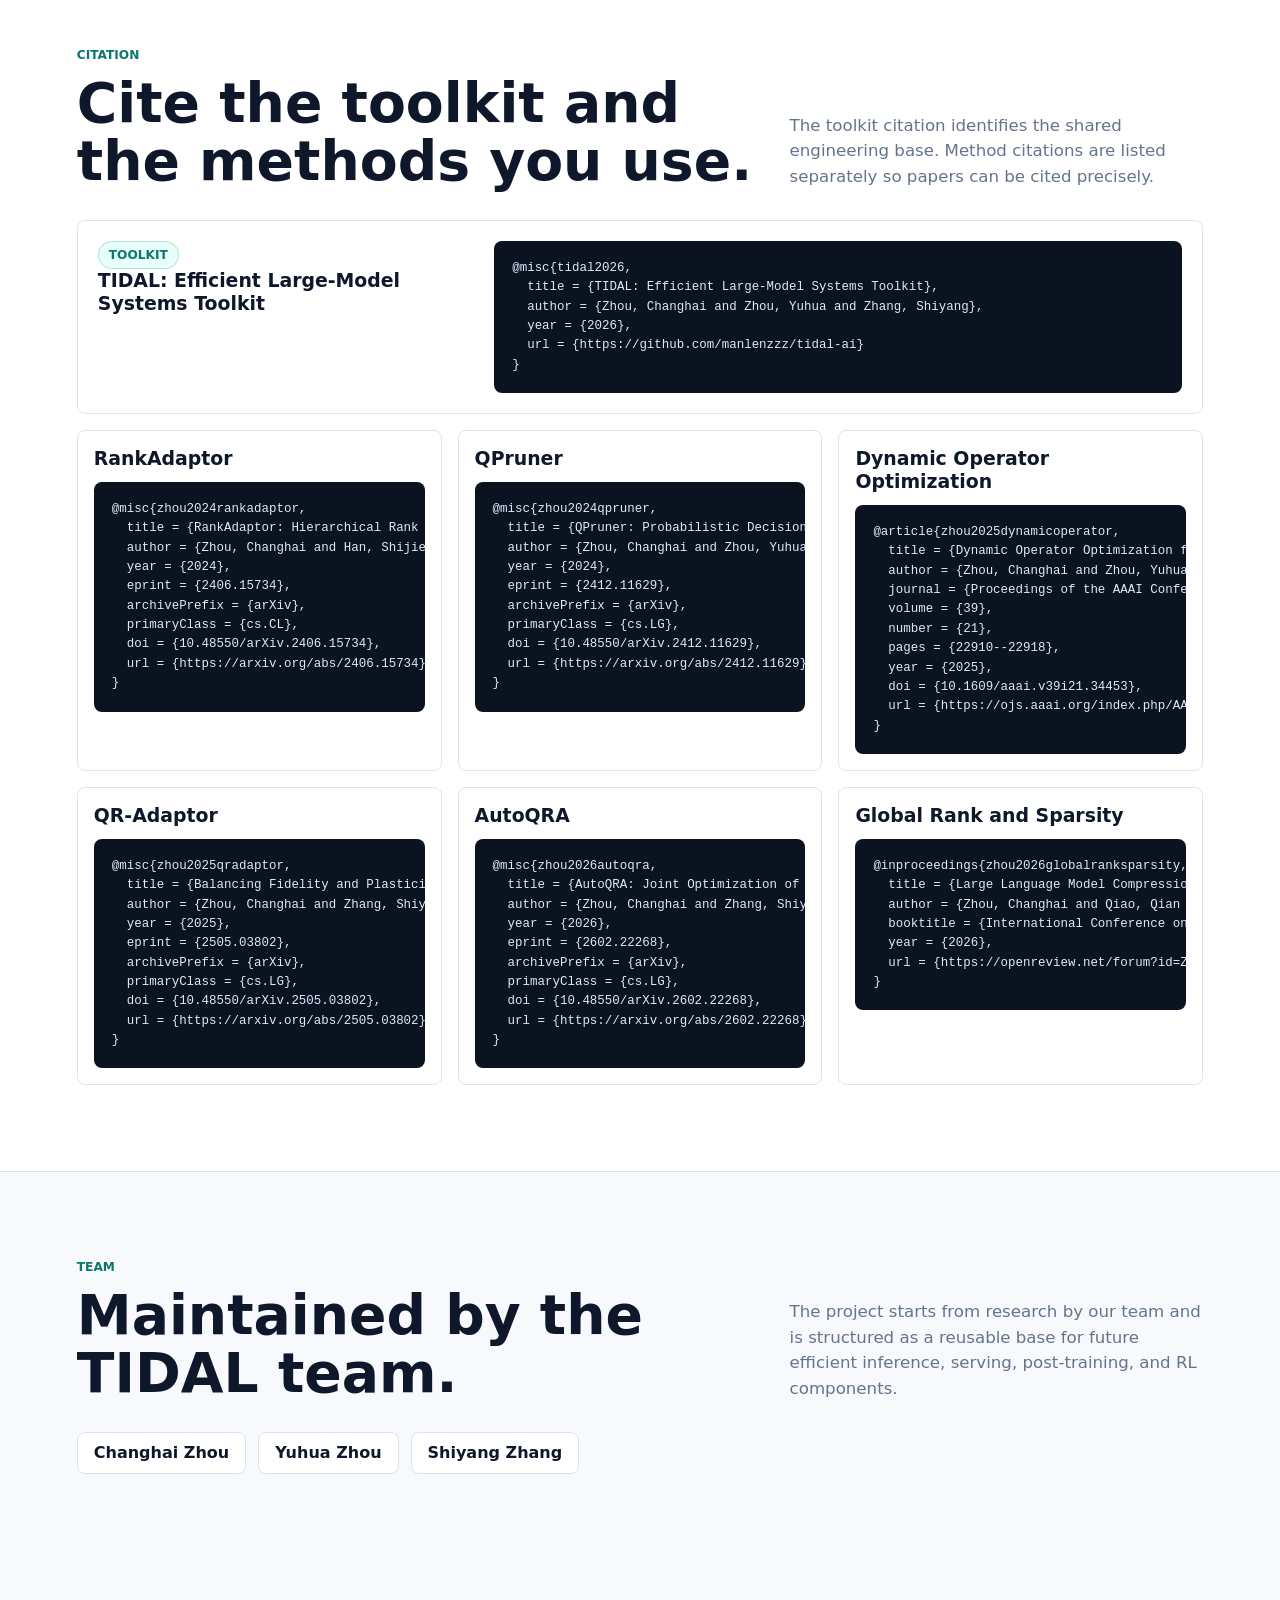
==== commit f679c82c: "Redesign project homepage" ====
--- a/index.html
+++ b/index.html
@@ -4,161 +4,197 @@
     <meta charset="utf-8">
     <meta name="viewport" content="width=device-width, initial-scale=1">
     <title>TIDAL | Efficient Large-Model Systems Toolkit</title>
-    <meta name="description" content="TIDAL is an open-source toolkit for efficient large-model compression, quantization, adaptation, fine-tuning, and serving.">
+    <meta name="description" content="TIDAL is an open-source toolkit for efficient large-model compression, adaptation, serving, fine-tuning, post-training, and reinforcement learning research.">
     <link rel="stylesheet" href="site/styles.css">
   </head>
   <body>
-    <header class="topbar">
+    <header class="site-header">
       <a class="brand" href="#top" aria-label="TIDAL home">
-        <span class="brand-mark">T</span>
+        <span class="brand-mark" aria-hidden="true">T</span>
         <span>TIDAL</span>
       </a>
-      <nav class="nav" aria-label="Primary navigation">
+      <nav class="site-nav" aria-label="Primary navigation">
+        <a href="#quickstart">Quickstart</a>
+        <a href="#workflows">Workflows</a>
         <a href="#methods">Methods</a>
-        <a href="#install">Install</a>
         <a href="#citation">Citation</a>
-        <a href="#team">Team</a>
       </nav>
-      <a class="repo-link" href="https://github.com/manlenzzz/tidal-ai">GitHub</a>
+      <a class="github-link" href="https://github.com/manlenzzz/tidal-ai">GitHub</a>
     </header>
 
     <main id="top">
       <section class="hero" aria-labelledby="hero-title">
         <div class="hero-copy">
-          <p class="eyebrow">Efficient large-model systems</p>
+          <div class="status-line" aria-label="Project status">
+            <span>Open source</span>
+            <span>PyTorch</span>
+            <span>PEFT</span>
+            <span>Hugging Face</span>
+          </div>
           <h1 id="hero-title">TIDAL</h1>
-          <p class="hero-subtitle">A research-to-engineering toolkit for compression, mixed-precision quantization, low-rank adaptation, fine-tuning, and LoRA serving.</p>
-          <div class="hero-actions" aria-label="Project actions">
-            <a class="button primary" href="https://github.com/manlenzzz/tidal-ai">View Repository</a>
-            <a class="button secondary" href="#methods">Explore Methods</a>
-            <a class="button secondary" href="#citation">Copy Citations</a>
-          </div>
-        </div>
-        <div class="hero-status" aria-label="Project scope">
-          <div><strong>6</strong><span>method families</span></div>
-          <div><strong>3</strong><span>local packages</span></div>
-          <div><strong>3</strong><span>upstream integrations</span></div>
-        </div>
-      </section>
-
-      <section id="install" class="install-band" aria-labelledby="install-title">
-        <div>
+          <p class="hero-lede">A toolkit for efficient large-model systems: compression, quantization, low-rank adaptation, serving, and the post-training workflows around them.</p>
+          <div class="hero-actions" aria-label="Primary actions">
+            <a class="button primary" href="#quickstart">Get started</a>
+            <a class="button secondary" href="#workflows">View workflows</a>
+            <a class="button secondary" href="#citation">Cite TIDAL</a>
+          </div>
+          <dl class="hero-metrics" aria-label="Repository scope">
+            <div><dt>6</dt><dd>method papers</dd></div>
+            <div><dt>3</dt><dd>public workflows</dd></div>
+            <div><dt>1</dt><dd>shared toolkit surface</dd></div>
+          </dl>
+        </div>
+
+        <aside class="code-panel" aria-label="TIDAL workflow example">
+          <div class="panel-topline">
+            <span>Python workflow</span>
+            <code>tidal.workflows</code>
+          </div>
+          <pre><code>from tidal.workflows import qpruner_compress, rankadaptor_adapt
+
+quant_run = qpruner_compress(
+    model=pruned_model,
+    calibration_batches=calibration_batches,
+    candidate_bits=(2, 4, 8),
+    max_average_bits=4.0,
+)
+
+adapter_run = rankadaptor_adapt(
+    model=quant_run.model,
+    sensitivities="sensitivities.json",
+    budget=4096,
+    max_rank=16,
+)
+
+adapter_run.save("runs/rankadaptor")</code></pre>
+        </aside>
+      </section>
+
+      <section id="quickstart" class="quickstart section-tight" aria-labelledby="quickstart-title">
+        <div class="section-intro">
           <p class="eyebrow">Quickstart</p>
-          <h2 id="install-title">Install once, import each method as a package.</h2>
-        </div>
-        <pre class="command"><code>git clone --recurse-submodules https://github.com/manlenzzz/tidal-ai
+          <h2 id="quickstart-title">Install, run a workflow, keep the method package when you need internals.</h2>
+        </div>
+        <div class="quickstart-grid">
+          <article class="command-block">
+            <span>Install</span>
+            <pre><code>git clone --recurse-submodules https://github.com/manlenzzz/tidal-ai
 cd tidal-ai
 python -m pip install -e ".[torch]"</code></pre>
-      </section>
-
-      <section id="methods" class="section methods" aria-labelledby="methods-title">
-        <div class="section-heading">
-          <p class="eyebrow">Method registry</p>
-          <h2 id="methods-title">Reusable components for efficient training, compression, and serving.</h2>
-          <p>Each method has its own package boundary, example entry point, and citation so downstream users can adopt one algorithm without absorbing the whole repository.</p>
+          </article>
+          <article class="command-block">
+            <span>CLI</span>
+            <pre><code>tidal compress qpruner \
+  --model-id hf-internal-testing/tiny-random-LlamaForCausalLM \
+  --calibration-data calibration.txt \
+  --candidate-bits 2,4,8 \
+  --max-average-bits 4.0</code></pre>
+          </article>
+        </div>
+      </section>
+
+      <section id="workflows" class="section" aria-labelledby="workflows-title">
+        <div class="section-intro split">
+          <div>
+            <p class="eyebrow">Workflows</p>
+            <h2 id="workflows-title">Task-first APIs for the paths people actually run.</h2>
+          </div>
+          <p>TIDAL keeps paper-level algorithms in method packages, then exposes stable workflow entry points for model-level experiments and engineering use.</p>
+        </div>
+
+        <div class="workflow-grid">
+          <article class="workflow-card">
+            <div class="card-kicker">Compression</div>
+            <h3>Pruned and compressed LLMs</h3>
+            <p>CAP handles global rank-sparsity allocation. QPruner handles mixed-precision decisions after structured pruning.</p>
+            <code>cap_compress, qpruner_compress</code>
+          </article>
+          <article class="workflow-card">
+            <div class="card-kicker">Adaptation</div>
+            <h3>Rank-adaptive LoRA recovery</h3>
+            <p>RankAdaptor allocates LoRA ranks under a budget and returns a PEFT-ready adapted model plus a reproducible summary.</p>
+            <code>rankadaptor_adapt</code>
+          </article>
+          <article class="workflow-card">
+            <div class="card-kicker">Serving</div>
+            <h3>Multi-tenant LoRA serving</h3>
+            <p>Dynamic operator optimization components are integrated as upstream code for serving-oriented experimentation.</p>
+            <code>tidal.methods.dynamic_operator_optimization</code>
+          </article>
+          <article class="workflow-card muted-card">
+            <div class="card-kicker">Growing scope</div>
+            <h3>Fine-tuning, post-training, RL</h3>
+            <p>The project layout leaves room for additional efficient inference, post-training, and reinforcement learning modules.</p>
+            <code>tidal.methods.*</code>
+          </article>
+        </div>
+      </section>
+
+      <section id="methods" class="section methods-section" aria-labelledby="methods-title">
+        <div class="section-intro split">
+          <div>
+            <p class="eyebrow">Method registry</p>
+            <h2 id="methods-title">One toolkit surface, separate method boundaries.</h2>
+          </div>
+          <p>Use workflows for normal experiments. Drop into `tidal.methods.*` when you need the paper algorithm, search space, or integration code directly.</p>
         </div>
 
         <div class="method-table" role="table" aria-label="TIDAL method registry">
           <div class="method-row method-head" role="row">
             <span role="columnheader">Method</span>
-            <span role="columnheader">System target</span>
+            <span role="columnheader">Use case</span>
             <span role="columnheader">Package</span>
-            <span role="columnheader">Source</span>
-          </div>
-
-          <article class="method-row" role="row">
-            <div role="cell">
-              <strong>RankAdaptor</strong>
-              <small>Hierarchical rank allocation for pruned LLM recovery</small>
-            </div>
-            <span role="cell">PEFT rank scheduling</span>
+            <span role="columnheader">Paper</span>
+          </div>
+          <article class="method-row" role="row">
+            <div role="cell"><strong>RankAdaptor</strong><small>Hierarchical LoRA rank allocation for recovering pruned models.</small></div>
+            <span role="cell">Efficient fine-tuning</span>
             <code role="cell">tidal.methods.rankadaptor</code>
             <a role="cell" href="https://arxiv.org/abs/2406.15734">arXiv</a>
           </article>
-
-          <article class="method-row" role="row">
-            <div role="cell">
-              <strong>QPruner</strong>
-              <small>Probabilistic precision decisions after structured pruning</small>
-            </div>
+          <article class="method-row" role="row">
+            <div role="cell"><strong>QPruner</strong><small>Probabilistic quantization decisions after structured pruning.</small></div>
             <span role="cell">Mixed-precision pruning</span>
             <code role="cell">tidal.methods.qpruner</code>
             <a role="cell" href="https://arxiv.org/abs/2412.11629">arXiv</a>
           </article>
-
-          <article class="method-row" role="row">
-            <div role="cell">
-              <strong>Global Rank and Sparsity</strong>
-              <small>RPCA decomposition plus global rank-sparsity allocation</small>
-            </div>
+          <article class="method-row" role="row">
+            <div role="cell"><strong>Global Rank and Sparsity</strong><small>RPCA decomposition with global rank and sparse budget allocation.</small></div>
             <span role="cell">LLM compression</span>
             <code role="cell">tidal.methods.global_rank_sparsity</code>
             <a role="cell" href="https://openreview.net/forum?id=ZaPmQ0NHs4">OpenReview</a>
           </article>
-
-          <article class="method-row" role="row">
-            <div role="cell">
-              <strong>Dop</strong>
-              <small>Dynamic operator optimization for multi-tenant LoRA serving</small>
-            </div>
-            <span role="cell">LoRA serving kernels</span>
+          <article class="method-row" role="row">
+            <div role="cell"><strong>Dynamic Operator Optimization</strong><small>Operator optimization for efficient multi-tenant LoRA serving.</small></div>
+            <span role="cell">LoRA serving</span>
             <code role="cell">tidal.methods.dynamic_operator_optimization</code>
             <a role="cell" href="https://ojs.aaai.org/index.php/AAAI/article/view/34453">AAAI</a>
           </article>
-
-          <article class="method-row" role="row">
-            <div role="cell">
-              <strong>QR-Adaptor</strong>
-              <small>Fidelity-plasticity aligned quantization and adapters</small>
-            </div>
-            <span role="cell">Mixed-precision fine-tuning</span>
+          <article class="method-row" role="row">
+            <div role="cell"><strong>QR-Adaptor</strong><small>Mixed-precision fine-tuning aligned with linguistic hierarchies.</small></div>
+            <span role="cell">Quantized adaptation</span>
             <code role="cell">tidal.methods.qr_adaptor</code>
             <a role="cell" href="https://arxiv.org/abs/2505.03802">arXiv</a>
           </article>
-
-          <article class="method-row" role="row">
-            <div role="cell">
-              <strong>AutoQRA</strong>
-              <small>Joint search over quantization bit-widths and LoRA ranks</small>
-            </div>
-            <span role="cell">Quantized fine-tuning</span>
+          <article class="method-row" role="row">
+            <div role="cell"><strong>AutoQRA</strong><small>Joint search over quantization bit-widths and LoRA ranks.</small></div>
+            <span role="cell">Efficient fine-tuning search</span>
             <code role="cell">tidal.methods.autoqra</code>
             <a role="cell" href="https://arxiv.org/abs/2602.22268">arXiv</a>
           </article>
         </div>
       </section>
 
-      <section class="section architecture" aria-labelledby="architecture-title">
-        <div class="section-heading">
-          <p class="eyebrow">Toolkit shape</p>
-          <h2 id="architecture-title">Method-first layout, shared engineering surface.</h2>
-        </div>
-        <div class="architecture-grid">
-          <article>
-            <span>Research methods</span>
-            <h3>Paper algorithms live in isolated packages.</h3>
-            <p>Rank allocation, probabilistic precision search, compression, mixed-precision adaptation, and serving operators are separated by method boundary.</p>
-          </article>
-          <article>
-            <span>Shared tooling</span>
-            <h3>Examples and tests expose common workflows.</h3>
-            <p>Method packages are paired with focused examples so users can inspect the algorithm path before connecting full model or dataset pipelines.</p>
-          </article>
-          <article>
-            <span>Future scope</span>
-            <h3>Built to grow beyond the initial papers.</h3>
-            <p>The project structure leaves room for efficient inference, serving, post-training, and reinforcement learning components.</p>
-          </article>
-        </div>
-      </section>
-
-      <section id="citation" class="section citation" aria-labelledby="citation-title">
-        <div class="section-heading">
-          <p class="eyebrow">Citation</p>
-          <h2 id="citation-title">Cite the toolkit and the method papers you use.</h2>
-        </div>
-
-        <div class="citation-feature">
+      <section id="citation" class="section citation-section" aria-labelledby="citation-title">
+        <div class="section-intro split">
+          <div>
+            <p class="eyebrow">Citation</p>
+            <h2 id="citation-title">Cite the toolkit and the methods you use.</h2>
+          </div>
+          <p>The toolkit citation identifies the shared engineering base. Method citations are listed separately so papers can be cited precisely.</p>
+        </div>
+
+        <article class="citation-wide">
           <div>
             <span>Toolkit</span>
             <h3>TIDAL: Efficient Large-Model Systems Toolkit</h3>
@@ -169,12 +205,10 @@
   year = {2026},
   url = {https://github.com/manlenzzz/tidal-ai}
 }</code></pre>
-        </div>
+        </article>
 
         <div class="citation-grid" aria-label="Method paper citations">
-          <article>
-            <h3>RankAdaptor</h3>
-            <pre><code>@misc{zhou2024rankadaptor,
+          <article><h3>RankAdaptor</h3><pre><code>@misc{zhou2024rankadaptor,
   title = {RankAdaptor: Hierarchical Rank Allocation for Efficient Fine-Tuning Pruned LLMs via Performance Model},
   author = {Zhou, Changhai and Han, Shijie and Yang, Lining and Zhou, Yuhua and Cheng, Xu and Wang, Yibin and Li, Hongguang},
   year = {2024},
@@ -183,12 +217,8 @@
   primaryClass = {cs.CL},
   doi = {10.48550/arXiv.2406.15734},
   url = {https://arxiv.org/abs/2406.15734}
-}</code></pre>
-          </article>
-
-          <article>
-            <h3>QPruner</h3>
-            <pre><code>@misc{zhou2024qpruner,
+}</code></pre></article>
+          <article><h3>QPruner</h3><pre><code>@misc{zhou2024qpruner,
   title = {QPruner: Probabilistic Decision Quantization for Structured Pruning in Large Language Models},
   author = {Zhou, Changhai and Zhou, Yuhua and Han, Shijie and Qiao, Qian and Li, Hongguang},
   year = {2024},
@@ -197,12 +227,8 @@
   primaryClass = {cs.LG},
   doi = {10.48550/arXiv.2412.11629},
   url = {https://arxiv.org/abs/2412.11629}
-}</code></pre>
-          </article>
-
-          <article>
-            <h3>Dynamic Operator Optimization</h3>
-            <pre><code>@article{zhou2025dynamicoperator,
+}</code></pre></article>
+          <article><h3>Dynamic Operator Optimization</h3><pre><code>@article{zhou2025dynamicoperator,
   title = {Dynamic Operator Optimization for Efficient Multi-Tenant LoRA Model Serving},
   author = {Zhou, Changhai and Zhou, Yuhua and Zhang, Shiyang and Wang, Yibin and Liu, Zekai},
   journal = {Proceedings of the AAAI Conference on Artificial Intelligence},
@@ -212,12 +238,8 @@
   year = {2025},
   doi = {10.1609/aaai.v39i21.34453},
   url = {https://ojs.aaai.org/index.php/AAAI/article/view/34453}
-}</code></pre>
-          </article>
-
-          <article>
-            <h3>QR-Adaptor</h3>
-            <pre><code>@misc{zhou2025qradaptor,
+}</code></pre></article>
+          <article><h3>QR-Adaptor</h3><pre><code>@misc{zhou2025qradaptor,
   title = {Balancing Fidelity and Plasticity: Aligning Mixed-Precision Fine-Tuning with Linguistic Hierarchies},
   author = {Zhou, Changhai and Zhang, Shiyang and Zhou, Yuhua and Qiao, Qian and Gao, Jun and Weng, Shichao and Zhang, Weizhong and Jin, Cheng},
   year = {2025},
@@ -226,12 +248,8 @@
   primaryClass = {cs.LG},
   doi = {10.48550/arXiv.2505.03802},
   url = {https://arxiv.org/abs/2505.03802}
-}</code></pre>
-          </article>
-
-          <article>
-            <h3>AutoQRA</h3>
-            <pre><code>@misc{zhou2026autoqra,
+}</code></pre></article>
+          <article><h3>AutoQRA</h3><pre><code>@misc{zhou2026autoqra,
   title = {AutoQRA: Joint Optimization of Mixed-Precision Quantization and Low-rank Adapters for Efficient LLM Fine-Tuning},
   author = {Zhou, Changhai and Zhang, Shiyang and Zhou, Yuhua and Qiao, Qian and Gao, Jun and Jin, Cheng and Qin, Kaizhou and Zhang, Weizhong},
   year = {2026},
@@ -240,26 +258,24 @@
   primaryClass = {cs.LG},
   doi = {10.48550/arXiv.2602.22268},
   url = {https://arxiv.org/abs/2602.22268}
-}</code></pre>
-          </article>
-
-          <article>
-            <h3>Global Rank and Sparsity</h3>
-            <pre><code>@inproceedings{zhou2026globalranksparsity,
+}</code></pre></article>
+          <article><h3>Global Rank and Sparsity</h3><pre><code>@inproceedings{zhou2026globalranksparsity,
   title = {Large Language Model Compression with Global Rank and Sparsity Optimization},
   author = {Zhou, Changhai and Qiao, Qian and Zhou, Yuhua and Wu, Yuxin and Weng, Shichao and Zhang, Weizhong and Jin, Cheng},
   booktitle = {International Conference on Learning Representations},
   year = {2026},
   url = {https://openreview.net/forum?id=ZaPmQ0NHs4}
-}</code></pre>
-          </article>
-        </div>
-      </section>
-
-      <section id="team" class="section team" aria-labelledby="team-title">
-        <div class="section-heading">
-          <p class="eyebrow">Team</p>
-          <h2 id="team-title">Maintained by the TIDAL team.</h2>
+}</code></pre></article>
+        </div>
+      </section>
+
+      <section id="team" class="section team-section" aria-labelledby="team-title">
+        <div class="section-intro split">
+          <div>
+            <p class="eyebrow">Team</p>
+            <h2 id="team-title">Maintained by the TIDAL team.</h2>
+          </div>
+          <p>The project starts from research by our team and is structured as a reusable base for future efficient inference, serving, post-training, and RL components.</p>
         </div>
         <div class="team-list">
           <a href="https://github.com/manlenzzz">Changhai Zhou</a>
--- a/site/styles.css
+++ b/site/styles.css
@@ -1,17 +1,22 @@
 :root {
   color-scheme: light;
-  --ink: #121826;
-  --muted: #607085;
-  --soft: #eef3f7;
-  --paper: #ffffff;
-  --line: #d8e0ea;
-  --ocean: #0f766e;
+  --bg: #f7f9fc;
+  --surface: #ffffff;
+  --surface-soft: #f1f5f9;
+  --ink: #0f172a;
+  --text: #243044;
+  --muted: #64748b;
+  --line: #dbe4ee;
+  --line-strong: #c9d5e3;
+  --teal: #0f766e;
+  --teal-soft: #e6fffb;
   --blue: #2563eb;
+  --blue-soft: #eff6ff;
   --violet: #6d28d9;
   --amber: #b45309;
-  --rose: #be123c;
-  --dark: #09111f;
-  --code: #0d1321;
+  --code-bg: #0b1220;
+  --code-text: #dbeafe;
+  --shadow: 0 18px 48px rgba(15, 23, 42, 0.08);
 }
 
 * {
@@ -25,10 +30,10 @@
 body {
   margin: 0;
   min-width: 320px;
-  color: var(--ink);
-  background: #f6f8fb;
+  color: var(--text);
+  background: var(--bg);
   font-family: Inter, ui-sans-serif, system-ui, -apple-system, BlinkMacSystemFont, "Segoe UI", sans-serif;
-  line-height: 1.5;
+  line-height: 1.55;
 }
 
 a {
@@ -36,25 +41,38 @@
   text-decoration: none;
 }
 
-.topbar {
+h1,
+h2,
+h3,
+p,
+a,
+span,
+code,
+small {
+  overflow-wrap: anywhere;
+}
+
+.site-header {
   position: sticky;
   top: 0;
   z-index: 20;
-  min-height: 68px;
+  min-height: 64px;
   display: grid;
   grid-template-columns: auto 1fr auto;
   align-items: center;
-  gap: 28px;
+  gap: 24px;
   padding: 0 clamp(20px, 5vw, 72px);
-  border-bottom: 1px solid rgba(18, 24, 38, 0.12);
-  background: rgba(255, 255, 255, 0.94);
+  border-bottom: 1px solid rgba(203, 213, 225, 0.82);
+  background: rgba(255, 255, 255, 0.9);
   backdrop-filter: blur(16px);
 }
 
 .brand,
-.nav,
-.repo-link,
+.site-nav,
+.github-link,
+.status-line,
 .hero-actions,
+.hero-metrics,
 .team-list {
   display: flex;
   align-items: center;
@@ -62,8 +80,8 @@
 
 .brand {
   gap: 10px;
-  font-weight: 900;
-  letter-spacing: 0;
+  color: var(--ink);
+  font-weight: 900;
 }
 
 .brand-mark {
@@ -71,103 +89,98 @@
   height: 34px;
   display: grid;
   place-items: center;
-  border-radius: 8px;
-  color: #ffffff;
-  background: linear-gradient(135deg, var(--ocean), var(--blue));
-}
-
-.nav {
+  border: 1px solid rgba(15, 118, 110, 0.22);
+  border-radius: 8px;
+  color: var(--teal);
+  background: var(--teal-soft);
+}
+
+.site-nav {
   justify-content: center;
-  gap: 28px;
+  gap: 26px;
   color: var(--muted);
-  font-size: 0.95rem;
+  font-size: 0.94rem;
   font-weight: 700;
 }
 
-.nav a,
-.repo-link {
+.site-nav a,
+.github-link {
   min-height: 38px;
 }
 
-.nav a {
+.site-nav a {
   display: inline-flex;
   align-items: center;
 }
 
-.nav a:hover,
-.repo-link:hover,
+.site-nav a:hover,
+.github-link:hover,
 .method-row a:hover,
 .team-list a:hover {
-  color: var(--ocean);
-}
-
-.repo-link {
+  color: var(--teal);
+}
+
+.github-link {
   justify-content: center;
-  min-width: 92px;
   padding: 0 16px;
-  border: 1px solid var(--line);
-  border-radius: 8px;
-  background: var(--paper);
-  font-weight: 900;
+  border: 1px solid var(--line-strong);
+  border-radius: 8px;
+  background: var(--surface);
+  color: var(--ink);
+  font-weight: 800;
 }
 
 .hero {
-  min-height: min(760px, 84vh);
-  position: relative;
   display: grid;
-  grid-template-columns: minmax(0, 1fr) minmax(300px, 430px);
-  align-items: end;
-  gap: 36px;
-  padding: 120px clamp(22px, 6vw, 86px) 56px;
-  color: #ffffff;
-  overflow: hidden;
-  background-color: var(--dark);
-  background-image:
-    linear-gradient(90deg, rgba(5, 11, 23, 0.96) 0%, rgba(5, 11, 23, 0.86) 45%, rgba(5, 11, 23, 0.46) 100%),
-    url("assets/tidal-stack-preview.png");
-  background-position: center;
-  background-size: cover;
+  grid-template-columns: minmax(0, 1fr) minmax(360px, 0.78fr);
+  gap: clamp(28px, 5vw, 68px);
+  align-items: center;
+  padding: clamp(74px, 10vw, 128px) clamp(22px, 6vw, 86px) 62px;
+  border-bottom: 1px solid var(--line);
+  background:
+    linear-gradient(135deg, rgba(230, 255, 251, 0.82), rgba(239, 246, 255, 0.38) 38%, rgba(255, 255, 255, 0.92)),
+    var(--surface);
 }
 
 .hero-copy {
-  max-width: 900px;
-}
-
-.eyebrow {
-  margin: 0 0 14px;
-  color: var(--ocean);
-  font-size: 0.78rem;
-  font-weight: 900;
-  letter-spacing: 0;
+  max-width: 860px;
+}
+
+.status-line {
+  flex-wrap: wrap;
+  gap: 8px;
+  margin-bottom: 24px;
+}
+
+.status-line span,
+.card-kicker,
+.citation-wide span {
+  display: inline-flex;
+  align-items: center;
+  min-height: 28px;
+  padding: 0 10px;
+  border: 1px solid rgba(15, 118, 110, 0.22);
+  border-radius: 999px;
+  color: var(--teal);
+  background: var(--teal-soft);
+  font-size: 0.76rem;
+  font-weight: 900;
   text-transform: uppercase;
-}
-
-.hero .eyebrow {
-  color: #5eead4;
-}
-
-h1,
-h2,
-h3,
-p,
-code,
-span,
-a {
-  overflow-wrap: anywhere;
 }
 
 h1 {
   margin: 0;
-  font-size: clamp(4.8rem, 13vw, 10.5rem);
-  line-height: 0.84;
+  color: var(--ink);
+  font-size: clamp(4.2rem, 12vw, 9rem);
+  line-height: 0.86;
   letter-spacing: 0;
 }
 
-.hero-subtitle {
-  max-width: 810px;
-  margin: 30px 0 0;
-  color: #d7e8ff;
-  font-size: clamp(1.15rem, 2.3vw, 1.55rem);
+.hero-lede {
+  max-width: 760px;
+  margin: 28px 0 0;
+  color: #334155;
+  font-size: clamp(1.18rem, 2.2vw, 1.55rem);
 }
 
 .hero-actions {
@@ -177,7 +190,7 @@
 }
 
 .button {
-  min-height: 48px;
+  min-height: 46px;
   display: inline-flex;
   align-items: center;
   justify-content: center;
@@ -187,132 +200,261 @@
 }
 
 .button.primary {
-  color: var(--ink);
-  background: #ffffff;
+  color: #ffffff;
+  background: var(--ink);
+  box-shadow: 0 10px 24px rgba(15, 23, 42, 0.16);
 }
 
 .button.secondary {
-  color: #ffffff;
-  border: 1px solid rgba(255, 255, 255, 0.38);
-  background: rgba(255, 255, 255, 0.08);
-}
-
-.hero-status {
-  display: grid;
-  gap: 1px;
-  border: 1px solid rgba(255, 255, 255, 0.28);
-  border-radius: 8px;
+  border: 1px solid var(--line-strong);
+  background: rgba(255, 255, 255, 0.76);
+  color: var(--ink);
+}
+
+.hero-metrics {
+  flex-wrap: wrap;
+  gap: 10px;
+  margin: 34px 0 0;
+  padding: 0;
+}
+
+.hero-metrics div {
+  min-width: 152px;
+  padding: 16px;
+  border: 1px solid var(--line);
+  border-radius: 8px;
+  background: rgba(255, 255, 255, 0.72);
+}
+
+.hero-metrics dt {
+  color: var(--ink);
+  font-size: 1.8rem;
+  font-weight: 900;
+  line-height: 1;
+}
+
+.hero-metrics dd {
+  margin: 5px 0 0;
+  color: var(--muted);
+  font-weight: 700;
+}
+
+.code-panel,
+.command-block,
+.workflow-card,
+.method-table,
+.citation-wide,
+.citation-grid article {
+  border: 1px solid var(--line);
+  border-radius: 8px;
+  background: var(--surface);
+}
+
+.code-panel {
+  min-width: 0;
   overflow: hidden;
-  background: rgba(255, 255, 255, 0.18);
-  backdrop-filter: blur(12px);
-}
-
-.hero-status div {
-  min-height: 106px;
-  display: grid;
-  align-content: center;
-  gap: 2px;
-  padding: 22px 24px;
-  background: rgba(6, 13, 27, 0.56);
-}
-
-.hero-status strong {
-  font-size: 2.2rem;
-  line-height: 1;
-}
-
-.hero-status span {
-  color: #d7e8ff;
-  font-weight: 700;
-}
-
-.install-band {
-  display: grid;
-  grid-template-columns: minmax(0, 0.78fr) minmax(320px, 0.92fr);
-  gap: 30px;
-  align-items: center;
-  padding: 44px clamp(22px, 6vw, 86px);
+  box-shadow: var(--shadow);
+}
+
+.panel-topline {
+  display: flex;
+  align-items: center;
+  justify-content: space-between;
+  gap: 12px;
+  min-height: 48px;
+  padding: 0 16px;
   border-bottom: 1px solid var(--line);
-  background: var(--paper);
-}
-
-.install-band h2 {
-  margin: 0;
-  font-size: clamp(1.45rem, 3.2vw, 2.35rem);
-  line-height: 1.08;
-}
-
-.command,
-.citation pre {
+  color: var(--muted);
+  font-size: 0.84rem;
+  font-weight: 900;
+}
+
+.panel-topline code {
+  color: var(--blue);
+  font-size: 0.78rem;
+}
+
+pre {
   margin: 0;
   overflow-x: auto;
-  border-radius: 8px;
-  background: var(--code);
-  color: #e2e8f0;
-  box-shadow: inset 0 0 0 1px rgba(255, 255, 255, 0.08);
-}
-
-.command {
+}
+
+pre code,
+.method-row code,
+.workflow-card code,
+.panel-topline code {
+  font-family: "SFMono-Regular", Consolas, "Liberation Mono", monospace;
+}
+
+.code-panel pre,
+.command-block pre,
+.citation-wide pre,
+.citation-grid pre {
+  background: var(--code-bg);
+  color: var(--code-text);
+}
+
+.code-panel pre {
+  padding: 20px;
+  font-size: 0.88rem;
+}
+
+.section,
+.section-tight {
+  padding-inline: clamp(22px, 6vw, 86px);
+}
+
+.section {
+  padding-top: 86px;
+  padding-bottom: 86px;
+}
+
+.section-tight {
+  padding-top: 48px;
+  padding-bottom: 56px;
+  border-bottom: 1px solid var(--line);
+  background: var(--surface);
+}
+
+.section-intro {
+  max-width: 1040px;
+  margin-bottom: 30px;
+}
+
+.section-intro.split {
+  max-width: none;
+  display: grid;
+  grid-template-columns: minmax(0, 0.9fr) minmax(280px, 0.55fr);
+  gap: 36px;
+  align-items: end;
+}
+
+.eyebrow {
+  margin: 0 0 10px;
+  color: var(--teal);
+  font-size: 0.76rem;
+  font-weight: 900;
+  letter-spacing: 0;
+  text-transform: uppercase;
+}
+
+.section-intro h2 {
+  margin: 0;
+  color: var(--ink);
+  font-size: clamp(2rem, 4.6vw, 3.45rem);
+  line-height: 1.04;
+  letter-spacing: 0;
+}
+
+.section-intro p:not(.eyebrow) {
+  margin: 0;
+  color: var(--muted);
+  font-size: 1.04rem;
+}
+
+.quickstart-grid,
+.workflow-grid,
+.citation-grid {
+  display: grid;
+  gap: 16px;
+}
+
+.quickstart-grid {
+  grid-template-columns: repeat(2, minmax(0, 1fr));
+}
+
+.command-block {
+  overflow: hidden;
+}
+
+.command-block span {
+  display: block;
+  padding: 14px 16px;
+  border-bottom: 1px solid var(--line);
+  color: var(--ink);
+  font-weight: 900;
+}
+
+.command-block pre {
+  padding: 18px;
+  font-size: 0.86rem;
+}
+
+.workflow-grid {
+  grid-template-columns: repeat(4, minmax(0, 1fr));
+}
+
+.workflow-card {
+  min-height: 254px;
+  display: flex;
+  flex-direction: column;
+  gap: 13px;
   padding: 22px;
 }
 
-pre code,
+.workflow-card h3,
+.citation-wide h3,
+.citation-grid h3 {
+  margin: 0;
+  color: var(--ink);
+  font-size: 1.18rem;
+  line-height: 1.22;
+}
+
+.workflow-card p {
+  margin: 0;
+  color: var(--muted);
+}
+
+.workflow-card code,
 .method-row code {
-  font-family: "SFMono-Regular", Consolas, "Liberation Mono", monospace;
-}
-
-.section {
-  padding: 86px clamp(22px, 6vw, 86px);
-}
-
-.section-heading {
-  max-width: 920px;
-  margin-bottom: 34px;
-}
-
-.section-heading h2 {
-  margin: 0;
-  font-size: clamp(2.1rem, 5vw, 3.7rem);
-  line-height: 1.03;
-  letter-spacing: 0;
-}
-
-.section-heading p:not(.eyebrow) {
-  max-width: 820px;
-  margin: 18px 0 0;
-  color: var(--muted);
-  font-size: 1.06rem;
-}
-
-.methods,
-.citation {
-  background: var(--paper);
+  display: inline-flex;
+  align-items: center;
+  min-height: 34px;
+  width: fit-content;
+  max-width: 100%;
+  margin-top: auto;
+  padding: 0 10px;
+  border: 1px solid var(--line);
+  border-radius: 8px;
+  background: var(--surface-soft);
+  color: var(--ink);
+  font-size: 0.78rem;
+}
+
+.muted-card {
+  background: linear-gradient(180deg, #ffffff, #f8fafc);
+}
+
+.methods-section,
+.citation-section {
+  background: var(--surface);
+  border-block: 1px solid var(--line);
 }
 
 .method-table {
-  display: grid;
-  gap: 10px;
+  overflow: hidden;
 }
 
 .method-row {
   display: grid;
-  grid-template-columns: minmax(260px, 1.3fr) minmax(160px, 0.74fr) minmax(260px, 0.95fr) minmax(90px, 0.25fr);
+  grid-template-columns: minmax(250px, 1.25fr) minmax(150px, 0.55fr) minmax(260px, 0.9fr) minmax(92px, 0.25fr);
   gap: 18px;
   align-items: center;
-  min-height: 88px;
-  padding: 18px 20px;
-  border: 1px solid var(--line);
-  border-left: 5px solid var(--ocean);
-  border-radius: 8px;
-  background: #ffffff;
+  min-height: 82px;
+  padding: 17px 20px;
+  border-top: 1px solid var(--line);
+}
+
+.method-row:first-child {
+  border-top: 0;
 }
 
 .method-head {
-  min-height: 44px;
-  border-left-color: var(--dark);
-  background: #eef3f7;
-  color: #475569;
-  font-size: 0.78rem;
+  min-height: 42px;
+  background: var(--surface-soft);
+  color: var(--muted);
+  font-size: 0.75rem;
   font-weight: 900;
   text-transform: uppercase;
 }
@@ -323,7 +465,8 @@
 }
 
 .method-row strong {
-  font-size: 1.05rem;
+  color: var(--ink);
+  font-size: 1.02rem;
 }
 
 .method-row small,
@@ -331,102 +474,46 @@
   color: var(--muted);
 }
 
-.method-row code {
-  padding: 9px 11px;
-  border: 1px solid #dfe7ef;
-  border-radius: 8px;
-  background: #f8fafc;
-  color: #0f172a;
-  font-size: 0.88rem;
-}
-
 .method-row a {
   color: var(--blue);
   font-weight: 900;
 }
 
-.architecture {
-  border-block: 1px solid var(--line);
-  background:
-    linear-gradient(180deg, rgba(255, 255, 255, 0.82), rgba(246, 248, 251, 0.98)),
-    #f6f8fb;
-}
-
-.architecture-grid {
+.citation-wide {
   display: grid;
+  grid-template-columns: minmax(260px, 0.55fr) minmax(0, 1fr);
+  gap: 18px;
+  align-items: stretch;
+  padding: 20px;
+  margin-bottom: 16px;
+}
+
+.citation-wide pre,
+.citation-grid pre {
+  border-radius: 8px;
+  padding: 18px;
+  font-size: 0.78rem;
+}
+
+.citation-grid {
   grid-template-columns: repeat(3, minmax(0, 1fr));
-  gap: 14px;
-}
-
-.architecture-grid article,
-.citation-grid article,
-.citation-feature {
-  border: 1px solid var(--line);
-  border-radius: 8px;
-  background: var(--paper);
-}
-
-.architecture-grid article {
-  min-height: 244px;
-  padding: 26px;
-}
-
-.architecture-grid span,
-.citation-feature span {
-  color: var(--ocean);
-  font-size: 0.78rem;
-  font-weight: 900;
-  text-transform: uppercase;
-}
-
-.architecture-grid h3,
-.citation-feature h3,
-.citation-grid h3 {
-  margin: 10px 0 12px;
-  font-size: 1.18rem;
-}
-
-.architecture-grid p {
-  margin: 0;
-  color: var(--muted);
-}
-
-.citation-feature {
-  display: grid;
-  grid-template-columns: minmax(220px, 0.58fr) minmax(0, 1fr);
-  gap: 20px;
-  align-items: stretch;
-  padding: 22px;
-  margin-bottom: 16px;
-}
-
-.citation-feature pre {
-  padding: 20px;
-}
-
-.citation-grid {
-  display: grid;
-  grid-template-columns: repeat(2, minmax(0, 1fr));
-  gap: 16px;
 }
 
 .citation-grid article {
   min-width: 0;
-  padding: 18px;
+  padding: 16px;
 }
 
 .citation-grid h3 {
-  color: var(--ink);
+  margin-bottom: 12px;
 }
 
 .citation-grid pre {
-  min-height: 250px;
-  padding: 18px;
-  font-size: 0.8rem;
-}
-
-.team {
-  background: #f6f8fb;
+  max-height: 260px;
+}
+
+.team-section {
+  background: var(--bg);
 }
 
 .team-list {
@@ -442,23 +529,25 @@
   padding: 0 16px;
   border: 1px solid var(--line);
   border-radius: 8px;
-  background: var(--paper);
-  font-weight: 900;
-}
-
-@media (max-width: 1120px) {
+  background: var(--surface);
+  color: var(--ink);
+  font-weight: 900;
+}
+
+@media (max-width: 1180px) {
   .hero,
-  .install-band,
-  .citation-feature {
+  .section-intro.split,
+  .citation-wide {
     grid-template-columns: 1fr;
   }
 
-  .hero-status {
-    grid-template-columns: repeat(3, minmax(0, 1fr));
+  .workflow-grid,
+  .citation-grid {
+    grid-template-columns: repeat(2, minmax(0, 1fr));
   }
 
   .method-row {
-    grid-template-columns: minmax(220px, 1fr) minmax(160px, 0.7fr);
+    grid-template-columns: minmax(220px, 1fr) minmax(150px, 0.62fr);
   }
 
   .method-head {
@@ -466,64 +555,71 @@
   }
 }
 
-@media (max-width: 860px) {
-  .topbar {
+@media (max-width: 820px) {
+  .site-header {
     grid-template-columns: 1fr auto;
     padding: 0 20px;
   }
 
-  .nav {
+  .site-nav {
     display: none;
   }
 
   .hero {
-    min-height: 720px;
-    padding: 92px 22px 34px;
-    background-position: center right;
-  }
-
-  .hero-status,
-  .architecture-grid,
+    padding: 64px 22px 44px;
+  }
+
+  .hero-metrics,
+  .quickstart-grid,
+  .workflow-grid,
   .citation-grid {
     grid-template-columns: 1fr;
   }
 
-  .hero-status div {
-    min-height: 86px;
-  }
-
-  .install-band,
-  .section {
-    padding-inline: 22px;
+  .hero-metrics {
+    display: grid;
+  }
+
+  .hero-metrics div {
+    min-width: 0;
   }
 
   .method-row {
     grid-template-columns: 1fr;
-    gap: 12px;
-  }
-
+    gap: 10px;
+  }
+
+  .code-panel pre,
+  .command-block pre,
+  .citation-wide pre,
   .citation-grid pre {
-    min-height: 0;
+    font-size: 0.74rem;
+  }
+
+  .section {
+    padding-top: 66px;
+    padding-bottom: 66px;
   }
 }
 
 @media (max-width: 560px) {
-  .repo-link {
-    min-width: 78px;
-    padding: 0 10px;
-  }
-
   h1 {
-    font-size: 4.25rem;
+    font-size: 3.75rem;
+  }
+
+  .hero-lede {
+    font-size: 1.06rem;
   }
 
   .button {
     width: 100%;
   }
 
-  .command,
-  .citation-feature pre,
-  .citation-grid pre {
-    font-size: 0.76rem;
-  }
-}
+  .github-link {
+    padding: 0 11px;
+  }
+
+  .workflow-card {
+    min-height: 0;
+  }
+}
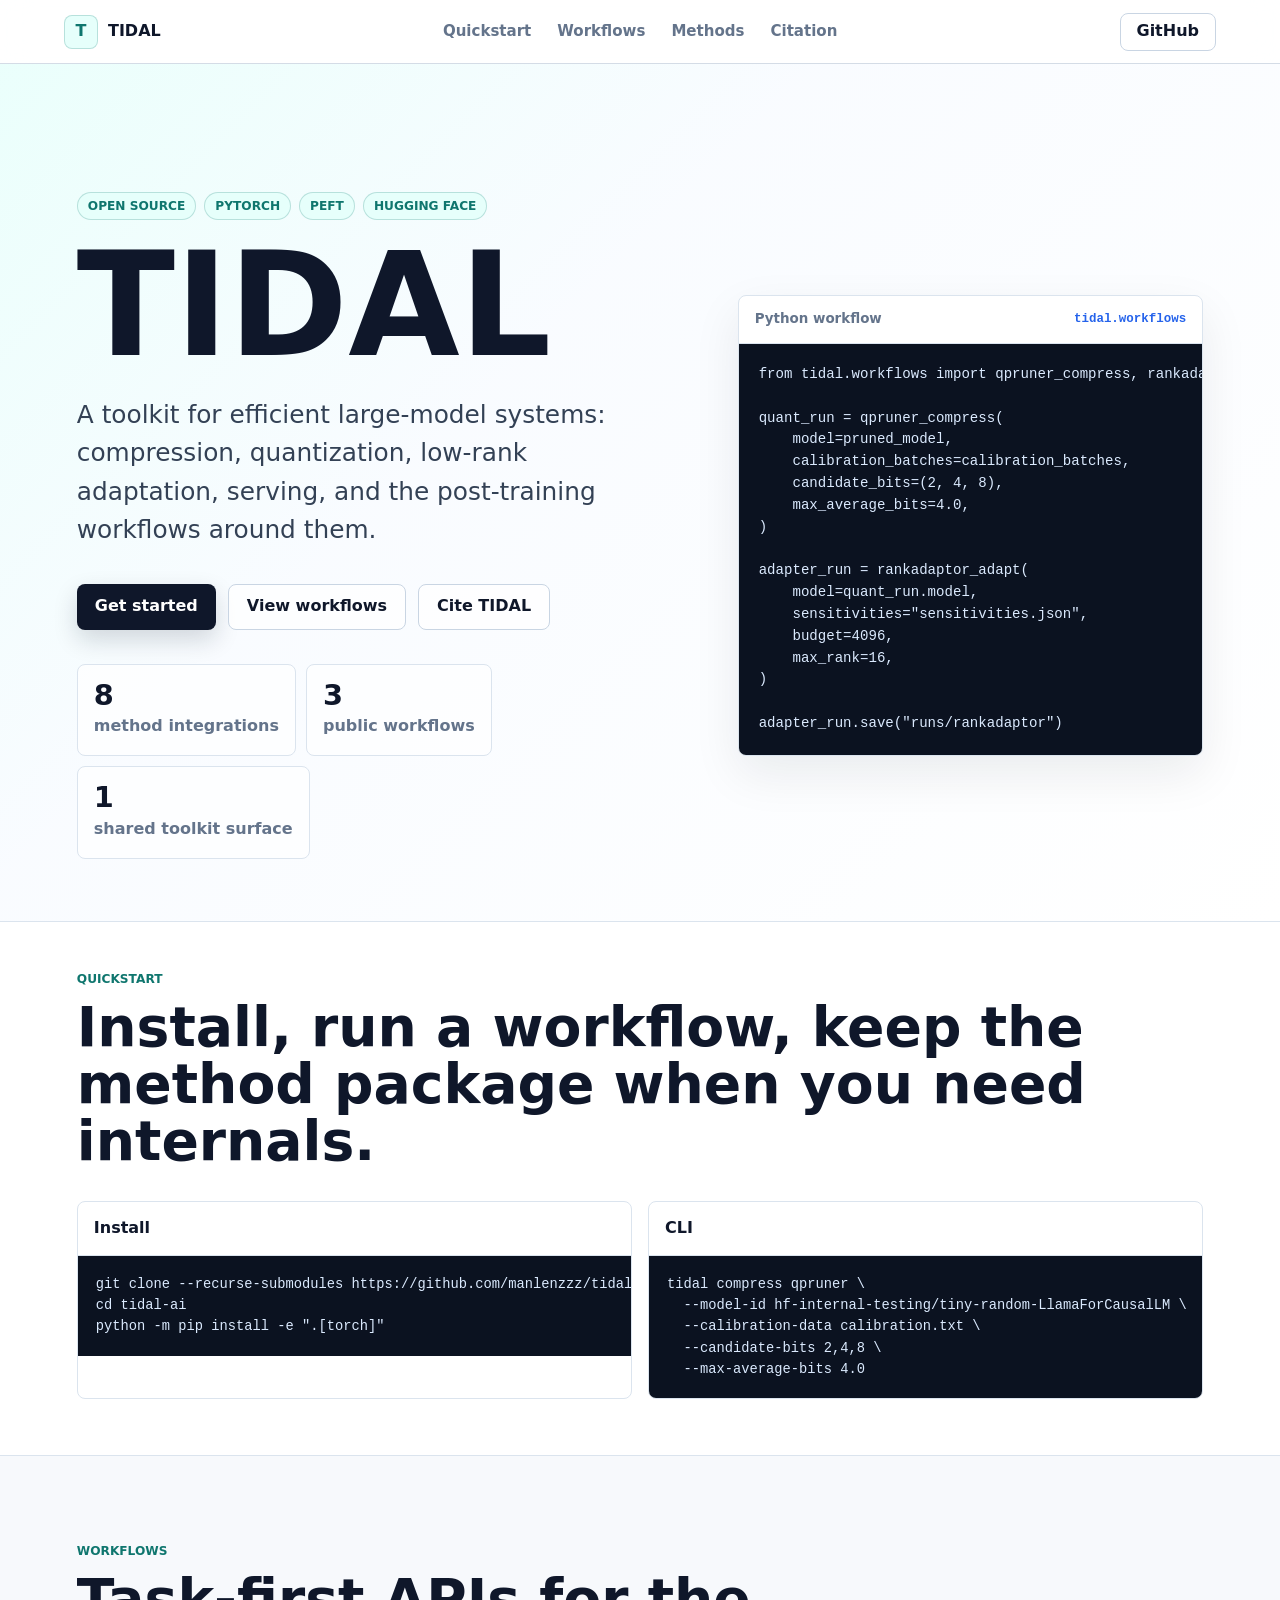
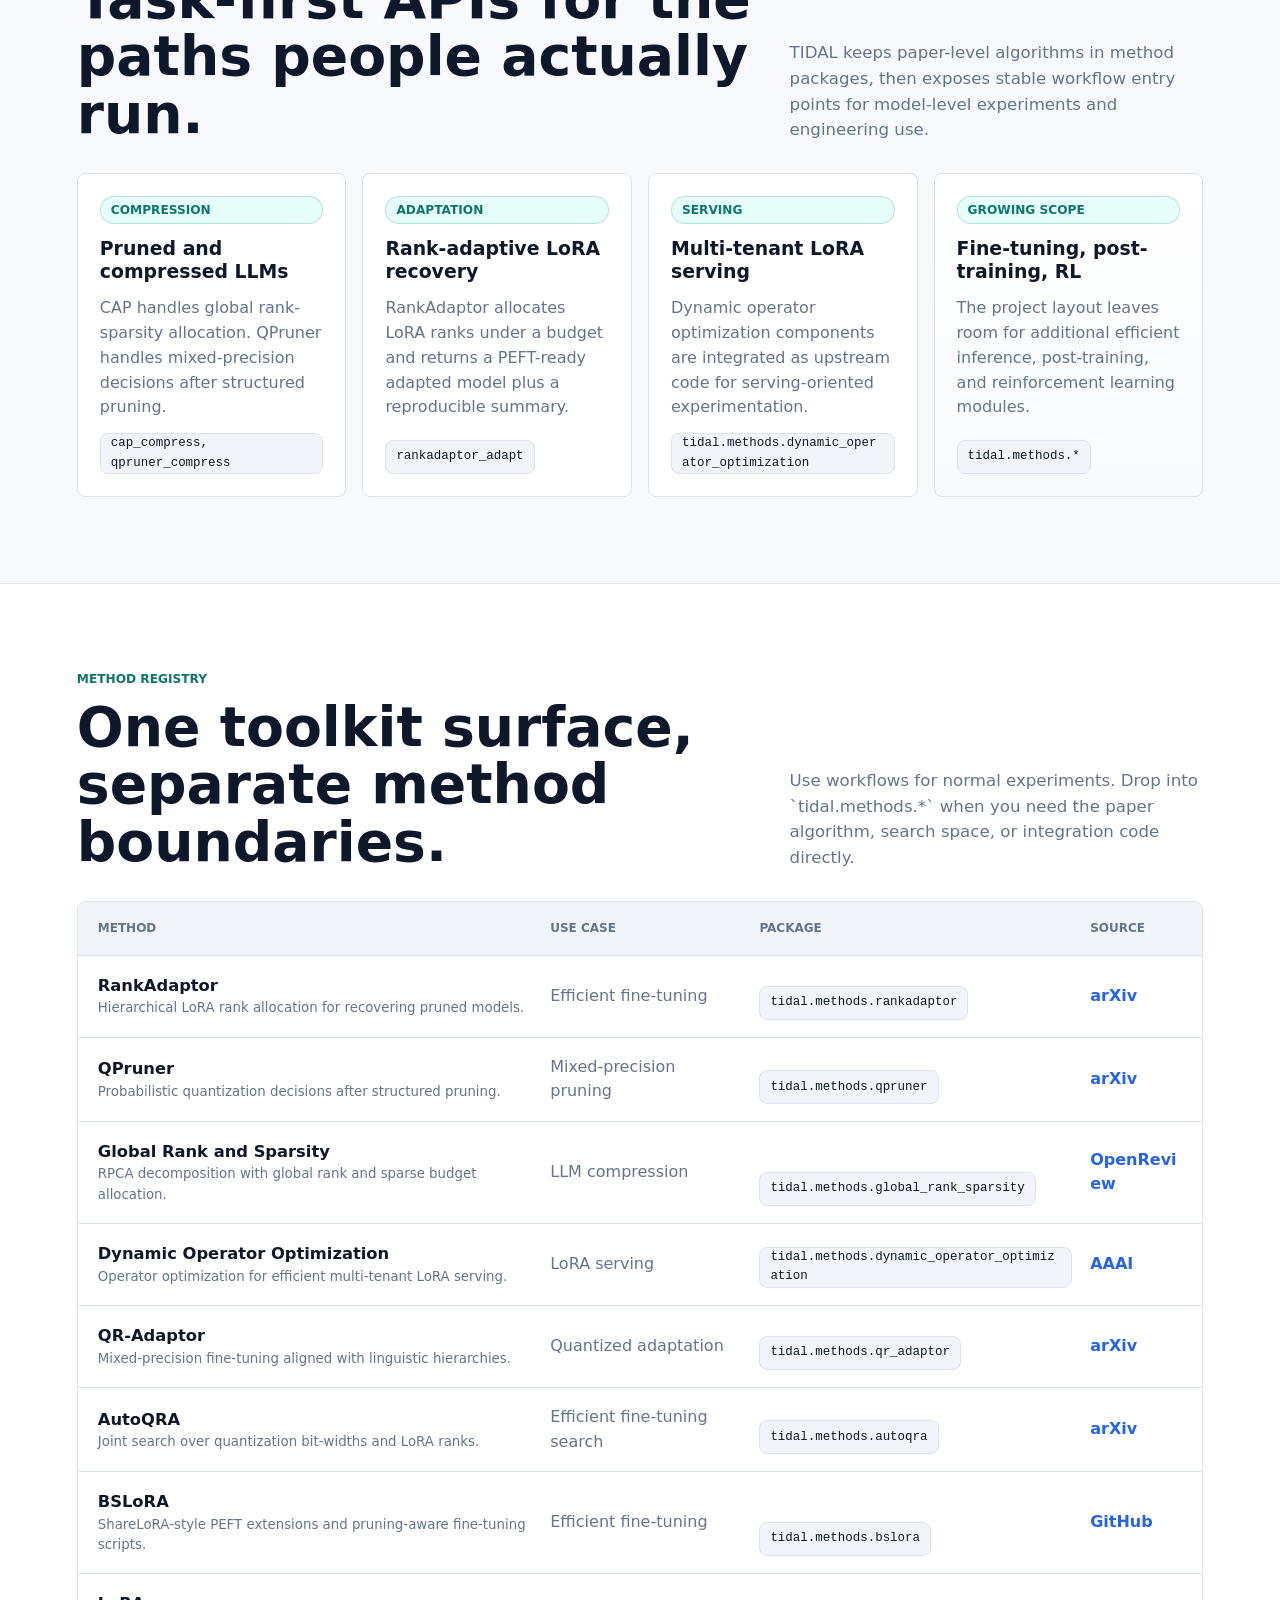
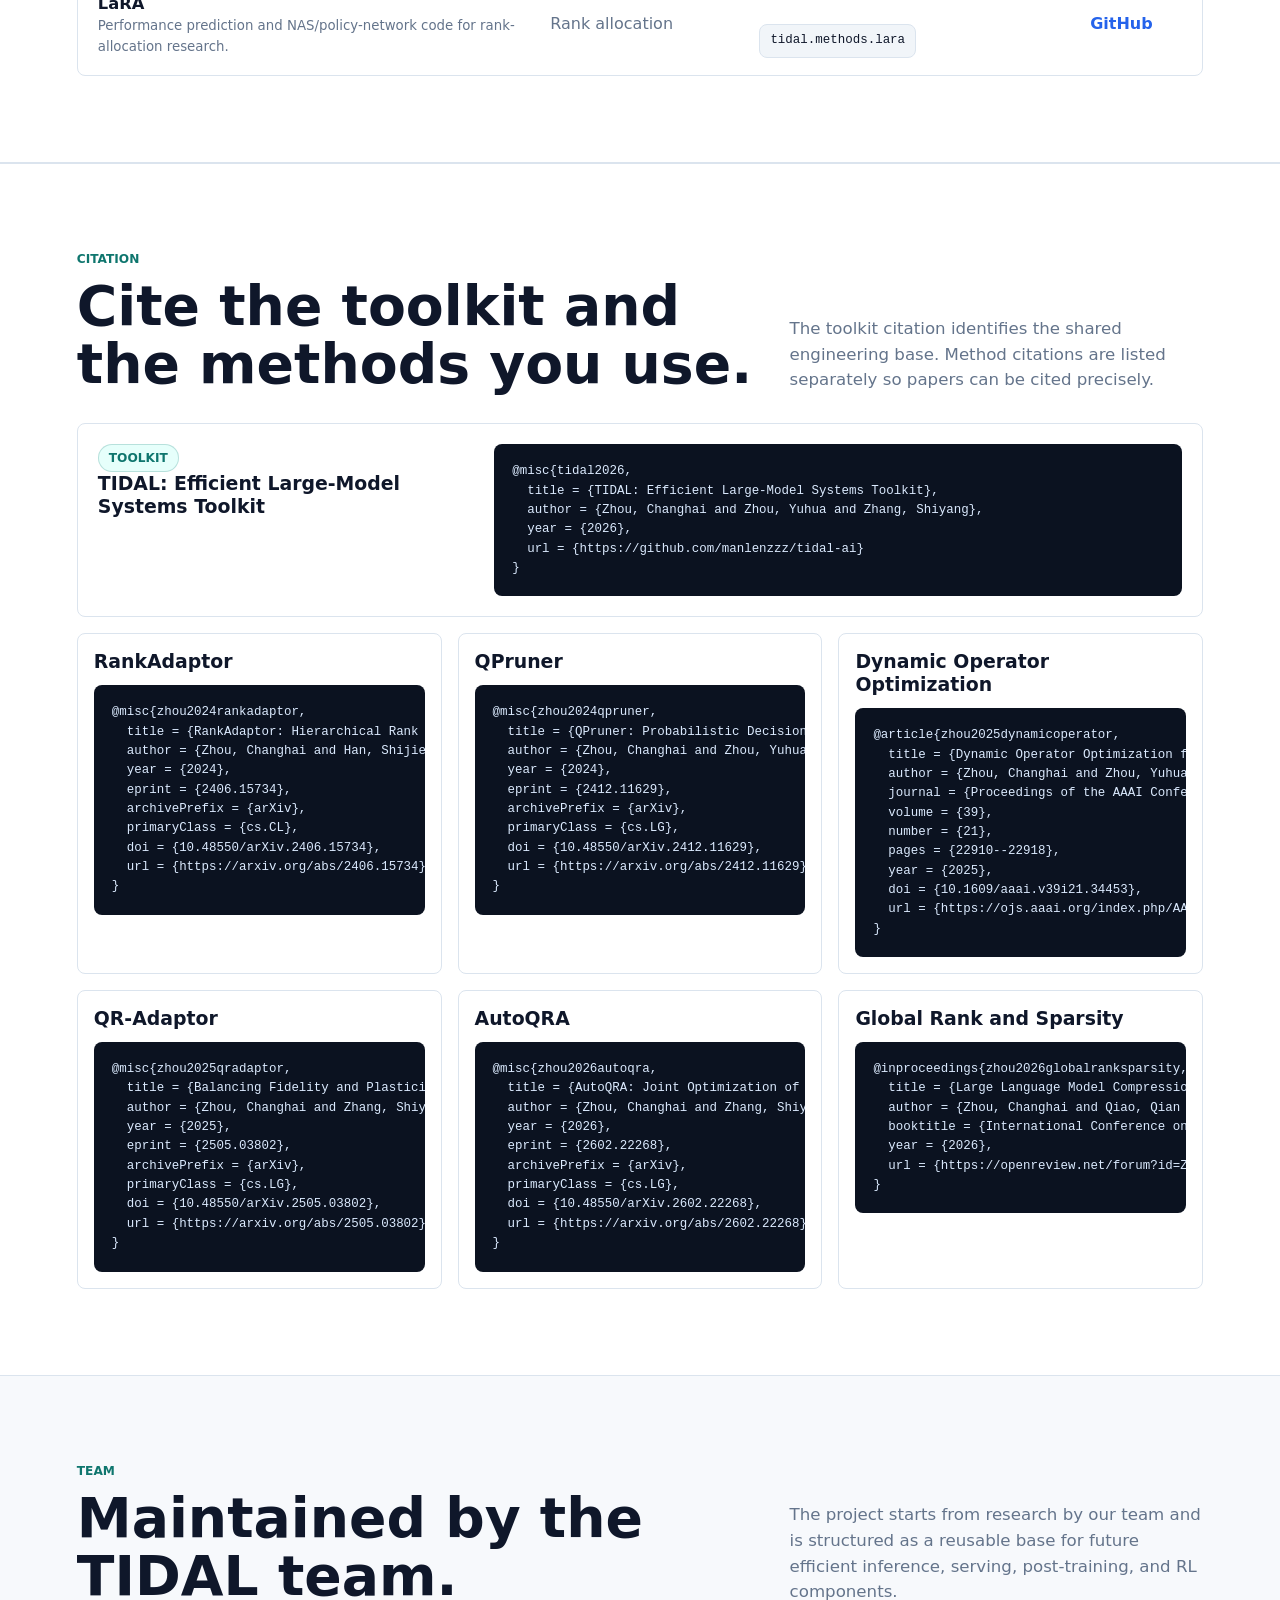
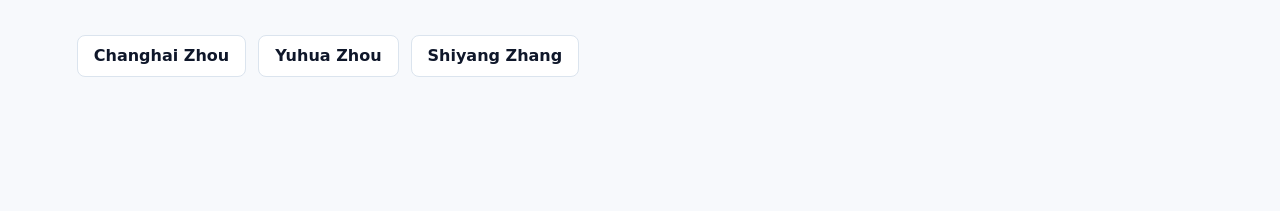
==== commit a5789232: "Integrate Yuhua method repositories" ====
--- a/index.html
+++ b/index.html
@@ -39,7 +39,7 @@
             <a class="button secondary" href="#citation">Cite TIDAL</a>
           </div>
           <dl class="hero-metrics" aria-label="Repository scope">
-            <div><dt>6</dt><dd>method papers</dd></div>
+            <div><dt>8</dt><dd>method integrations</dd></div>
             <div><dt>3</dt><dd>public workflows</dd></div>
             <div><dt>1</dt><dd>shared toolkit surface</dd></div>
           </dl>
@@ -144,7 +144,7 @@
             <span role="columnheader">Method</span>
             <span role="columnheader">Use case</span>
             <span role="columnheader">Package</span>
-            <span role="columnheader">Paper</span>
+            <span role="columnheader">Source</span>
           </div>
           <article class="method-row" role="row">
             <div role="cell"><strong>RankAdaptor</strong><small>Hierarchical LoRA rank allocation for recovering pruned models.</small></div>
@@ -181,6 +181,18 @@
             <span role="cell">Efficient fine-tuning search</span>
             <code role="cell">tidal.methods.autoqra</code>
             <a role="cell" href="https://arxiv.org/abs/2602.22268">arXiv</a>
+          </article>
+          <article class="method-row" role="row">
+            <div role="cell"><strong>BSLoRA</strong><small>ShareLoRA-style PEFT extensions and pruning-aware fine-tuning scripts.</small></div>
+            <span role="cell">Efficient fine-tuning</span>
+            <code role="cell">tidal.methods.bslora</code>
+            <a role="cell" href="https://github.com/yuhua-zhou/BSLoRA">GitHub</a>
+          </article>
+          <article class="method-row" role="row">
+            <div role="cell"><strong>LaRA</strong><small>Performance prediction and NAS/policy-network code for rank-allocation research.</small></div>
+            <span role="cell">Rank allocation</span>
+            <code role="cell">tidal.methods.lara</code>
+            <a role="cell" href="https://github.com/yuhua-zhou/LaRA">GitHub</a>
           </article>
         </div>
       </section>
